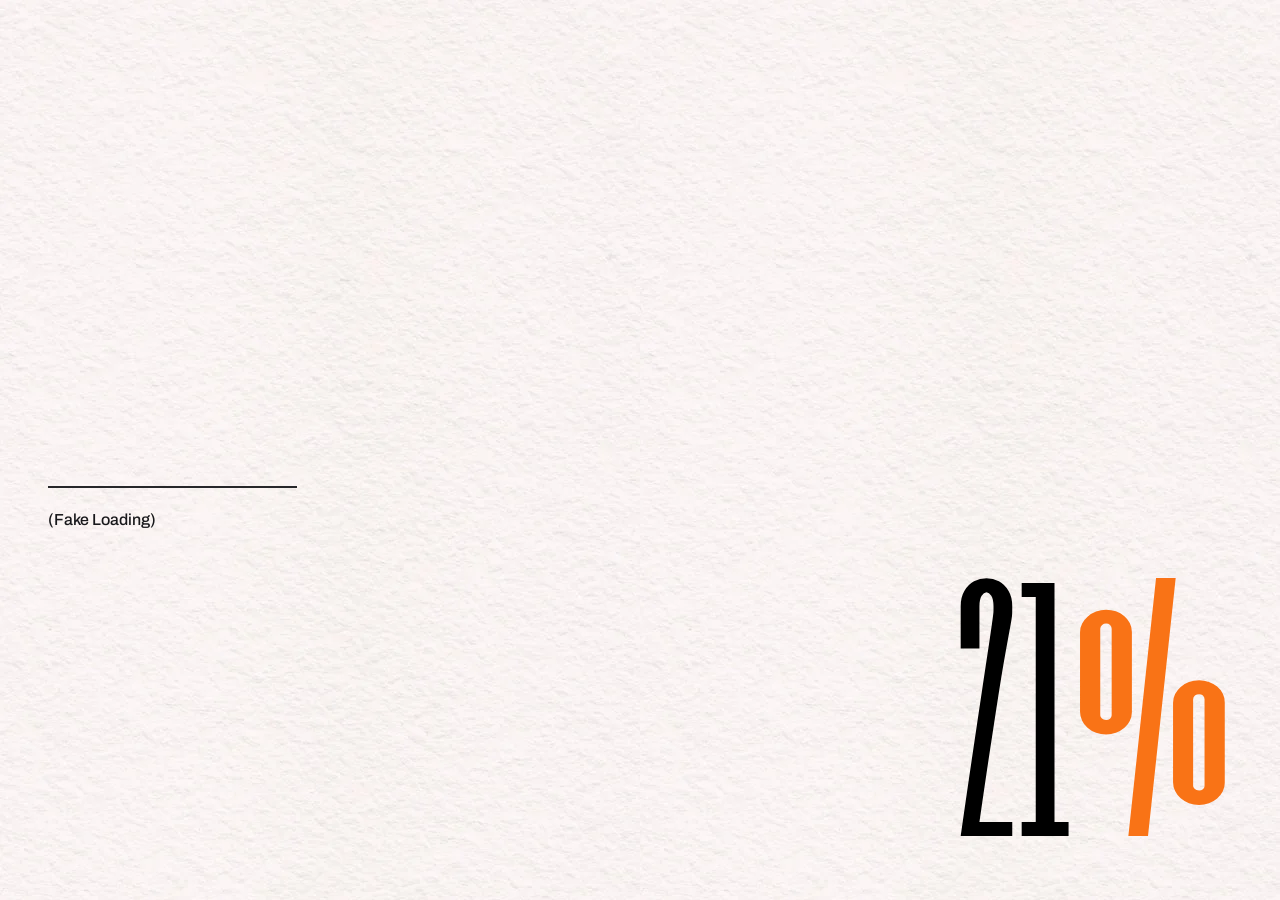
==== index.html @ 82263427 "Add files via upload" ====
<!DOCTYPE html>
<html lang="en">
  <!-- 
  npx tailwindcss -i ./src/input.css -o ./dist/assets/css/output.css --watch 
  -->

  <head>
    <!-- Required Meta Tags -->
    <meta charset="UTF-8" />
    <meta content="width=device-width, initial-scale=1.0" name="viewport" />
    <!-- Primary Meta Tags -->
    <title>Harsh Kushwaha | Frontend Web Developer, Hire me!</title>
    <meta
      name="title"
      content="Harsh Kushwaha | Frontend Web Developer, Hire me!"
    />
    <meta
      name="description"
      content="I'm Harsh Kushwaha, a frontend web developer fueled by an insatiable curiosity for all things code and design. From the elegant simplicity of HTML to the intricate dance of JavaScript, I thrive on the ever-evolving challenges of the web development world. But beyond the lines of code, I am a storyteller, shaping digital narratives that engage and inspire."
    />

    <!-- Open Graph / Facebook -->
    <meta property="og:type" content="website" />
    <meta property="og:url" content="https://theharshdev.github.io/me" />
    <meta
      property="og:title"
      content="Harsh Kushwaha | Frontend Web Developer, Hire me!"
    />
    <meta
      property="og:description"
      content="I'm Harsh Kushwaha, a frontend web developer fueled by an insatiable curiosity for all things code and design. From the elegant simplicity of HTML to the intricate dance of JavaScript, I thrive on the ever-evolving challenges of the web development world. But beyond the lines of code, I am a storyteller, shaping digital narratives that engage and inspire."
    />
    <meta
      property="og:image"
      content="https://theharshdev.github.io/me/assets/images/metaImg.webp"
    />

    <!-- Twitter -->
    <meta property="twitter:card" content="summary_large_image" />
    <meta property="twitter:url" content="https://theharshdev.github.io/me" />
    <meta
      property="twitter:title"
      content="Harsh Kushwaha | Frontend Web Developer, Hire me!"
    />
    <meta
      property="twitter:description"
      content="I'm Harsh Kushwaha, a frontend web developer fueled by an insatiable curiosity for all things code and design. From the elegant simplicity of HTML to the intricate dance of JavaScript, I thrive on the ever-evolving challenges of the web development world. But beyond the lines of code, I am a storyteller, shaping digital narratives that engage and inspire."
    />
    <meta
      property="twitter:image"
      content="https://theharshdev.github.io/me/assets/images/metaImg.webp"
    />
    <!-- Google Font CDN Links -->
    <link rel="preconnect" href="https://fonts.googleapis.com" />
    <link rel="preconnect" href="https://fonts.gstatic.com" crossorigin />
    <link
      href="https://fonts.googleapis.com/css2?family=Archivo:wght@300;400;500;600;700;800&family=Climate+Crisis&family=Six+Caps&display=swap"
      rel="stylesheet"
    />
    <!-- Bootstrap Icons CSS File Link -->
    <link href="assets/css/bootstrap-icon.css" rel="stylesheet" />
    <!-- Tailwind CSS File Link -->
    <link href="assets/css/output.css" rel="stylesheet" />
    <!-- Custom CSS File Link -->
    <link href="assets/css/style.css" rel="stylesheet" />
  </head>

  <body>
    <!-- Preloader -->
    <div
      id="preloader"
      class="h-screen w-full flex justify-end items-end overflow-hidden fixed top-0 left-0 z-[99] shadow-2xl shadow-black/30"
      style="background-image: url('assets/images/bg.webp'); transition: 2s"
    >
      <div class="lg:px-12 md:px-10 sm:px-8 px-5 sm:py-12 py-32 w-full">
        <div id="loadingLine" class="bg-zinc-800 h-0.5 w-0 mb-5"></div>
        <div
          id="loadingTxt"
          class="text-zinc-900 md:text-base text-sm my-5 font-medium"
        >
          (Fake Loading)
        </div>
        <div class="flex justify-end w-full">
          <h3
            class="text-orange-500 lg:text-[300px] md:text-[250px] sm:text-[150px] text-[100px] font3 leading-none"
          >
            <span id="output" class="font3 text-black">0</span>%
          </h3>
        </div>
      </div>
    </div>
    <!-- Cursor -->
    <div class="lg:block hidden relative z-[999] mix-blend-difference">
      <div
        id="cursor"
        class="w-9 h-9 hidden rounded-full fixed z-50 -translate-x-1/2 -translate-y-1/2 pointer-events-none mix-blend-difference"
      >
        <div
          id="cursorBg"
          class="w-full h-full rounded-full bg-white pointer-events-none mix-blend-difference flex justify-center items-center"
        ></div>
      </div>
      <!-- Cursor dot -->
      <div
        id="cursorDot"
        class="w-[7px] h-[7px] hidden rounded-full bg-white fixed z-50 -translate-x-1/2 -translate-y-1/2 pointer-events-none mix-blend-difference"
      ></div>
    </div>
    <!-- Remaining body content -->
    <div id="remainingBody" class="h-0 overflow-x-hidden">
      <!-- Scroll percentage btn -->
      <button
        type="button"
        class="md:text-sm text-xs font-light text-zinc-300 mix-blend-difference fixed sm:bottom-10 bottom-20 left-0 z-40 -rotate-90 border border-zinc-300 rounded-full py-px px-2"
      >
        <span id="scrollPercentage" class="font2"></span>%
      </button>
      <!-- paper background -->
      <div
        class="-z-50 fixed top-0 left-0 w-full h-full"
        style="background-image: url('assets/images/bg.webp')"
      ></div>
      <!-- lines -->
      <div
        class="flex fixed top-0 left-0 w-full h-full -z-40 lg:px-24 md:px-16 sm:px-14 px-8"
      >
        <div class="w-1/2 border-x border-orange-500/40"></div>
        <div class="w-1/2 border-x border-orange-500/40 border-s-0"></div>
      </div>
      <!-- line -->
      <div
        id="line"
        class="h-1 bg-orange-500 fixed top-0 left-0 w-0 z-40"
      ></div>
      <!-- Navigation menu -->
      <nav class="fixed top-0 left-0 w-full z-50 mix-blend-difference">
        <div class="container mx-auto px-5 py-4">
          <div class="flex justify-between items-center">
            <a
              href="assets/resume/myResume.pdf"
              download=""
              class="block cursorScale downloadCv p-3 static"
            >
              <i
                class="bi bi-cloud-download cursorScale downloadCv static text-2xl text-white"
              ></i>
            </a>
            <div class="flex items-center justify-end">
              <div
                id="copyMailTxt"
                class="cursorScale copyMail hover:opacity-10 transition-all py-2 ps-2"
              >
                <h3
                  class="text-white cursorScale copyMail mix-blend-difference sm:text-sm text-xs font-light leading-none flex items-center justify-end"
                >
                  <span
                    class="block cursorScale copyMail bg-pink-500 w-2.5 h-2.5 me-1 rounded-full"
                  ></span
                  >Open to work.
                </h3>
                <h3
                  id="mailTxt"
                  class="text-white cursorScale copyMail mix-blend-difference sm:text-sm text-xs font-light leading-none text-end"
                >
                  knp.harsh@gmail.com
                </h3>
              </div>
              <button
                id="menuBtn"
                type="button"
                class="cursorScale lg:w-16 lg:h-16 md:w-14 md:h-14 w-12 h-12 rounded-full border text-white border-white flex justify-center items-center ms-3 backdrop-blur-sm"
              >
                <i
                  class="bi bi-list lg:text-4xl sm:text-3xl text-2xl cursorScale leading-3"
                ></i>
              </button>
            </div>
          </div>
        </div>
      </nav>
      <!-- Menu -->
      <div
        id="menu"
        class="fixed top-0 left-0 w-full h-screen z-40 translate-x-full border-s border-zinc-700/50 shadow-2xl shadow-black/20"
        style="background-image: url('assets/images/bg.webp')"
      >
        <!-- Ring image -->
        <div
          class="lg:w-[500px] md:w-[450px] sm:w-[400px] w-[330px] opacity-40 absolute top-0 left-1/2 -translate-x-1/2 -z-10"
        >
          <img
            src="assets/images/ringCircle.webp"
            alt="..."
            class="ringimgBg w-full"
          />
        </div>
        <!-- lines -->
        <div
          class="flex justify-between fixed top-0 left-0 w-full h-full -z-10 lg:px-24 md:px-16 sm:px-14 px-8"
        >
          <div class="border-s border-orange-500/40"></div>
          <div class="border-x border-orange-500/40 border-s-0"></div>
          <div class="border-x border-orange-500/40 border-s-0"></div>
          <div
            class="border-x border-orange-500/40 border-s-0 md:block hidden"
          ></div>
        </div>
        <!-- Horizontal line in the background -->
        <div
          class="absolute w-full border-t border-orange-500/40 top-1/2 -translate-y-1/2 -z-10"
        ></div>
        <!-- Menu buttons -->
        <div class="container py-14 mt-14 px-5 mx-auto">
          <div class="overflow-hidden">
            <div
              class="rotate-[20deg] inline-block translate-y-[250%] opacity-0 navLinks"
            >
              <button
                type="button"
                class="cursorScale lg:text-6xl md:text-5xl sm:text-4xl text-3xl font1 navTxt text-black uppercase p-1 inline-block leading-none transition-all hover:translate-x-8 homeBtn"
              >
                Home .
              </button>
            </div>
          </div>
          <div class="overflow-hidden">
            <div
              class="rotate-[20deg] inline-block translate-y-[250%] opacity-0 navLinks"
            >
              <button
                type="button"
                class="cursorScale lg:text-6xl md:text-5xl sm:text-4xl text-3xl font1 navTxt text-black uppercase p-1 inline-block leading-none transition-all hover:translate-x-8 aboutBtn"
              >
                about .
              </button>
            </div>
          </div>
          <div class="overflow-hidden">
            <div
              class="rotate-[20deg] inline-block translate-y-[250%] opacity-0 navLinks"
            >
              <button
                type="button"
                class="cursorScale lg:text-6xl md:text-5xl sm:text-4xl text-3xl font1 navTxt text-black uppercase p-1 inline-block leading-none transition-all hover:translate-x-8 portfolioBtn"
              >
                portfolio .
              </button>
            </div>
          </div>
          <div class="overflow-hidden">
            <div
              class="rotate-[20deg] inline-block translate-y-[250%] opacity-0 navLinks"
            >
              <button
                type="button"
                class="cursorScale lg:text-6xl md:text-5xl sm:text-4xl text-3xl font1 navTxt text-black uppercase p-1 inline-block leading-none transition-all hover:translate-x-8 contactBtn"
              >
                connect .
              </button>
            </div>
          </div>
        </div>
        <!-- Menu text sider -->
        <div class="w-full overflow-hidden">
          <div class="flex items-center w-full">
            <h3
              class="lg:text-8xl md:text-7xl sm:text-6xl text-5xl px-4 text-transparent uppercase font1 textAnimation whitespace-nowrap"
              style="-webkit-text-stroke: 2px #f97316"
            >
              leave a lasting impression on those who interact with it.
            </h3>
            <h3
              class="lg:text-8xl md:text-7xl sm:text-6xl text-5xl px-4 text-transparent uppercase font1 textAnimation whitespace-nowrap"
              style="-webkit-text-stroke: 2px #f97316"
            >
              leave a lasting impression on those who interact with it.
            </h3>
            <h3
              class="lg:text-8xl md:text-7xl sm:text-6xl text-5xl px-4 text-transparent uppercase font1 textAnimation whitespace-nowrap"
              style="-webkit-text-stroke: 2px #f97316"
            >
              leave a lasting impression on those who interact with it.
            </h3>
          </div>
        </div>
        <!-- Menu slide social icons -->
        <div class="flex justify-center items-center mt-6">
          <a
            href="https://www.linkedin.com/in/theharshdev/"
            class="cursorScale text-zinc-400 hover:text-white mix-blend-difference text-2xl px-2 font-extrabold"
          >
            in
          </a>
          <a
            href="https://wa.me/+918737812696"
            class="cursorScale text-zinc-400 hover:text-white mix-blend-difference text-2xl px-2"
          >
            <i class="bi bi-whatsapp cursorScale"></i>
          </a>
          <a
            href="https://twitter.com/itsharshdev"
            class="cursorScale text-zinc-400 hover:text-white mix-blend-difference text-2xl px-2"
          >
            <i class="bi bi-twitter cursorScale"></i>
          </a>
          <a
            href="mailto:knp.harsh@gmail.com"
            class="cursorScale text-zinc-400 hover:text-white mix-blend-difference text-2xl px-2"
          >
            <i class="bi bi-envelope-open cursorScale"></i>
          </a>
        </div>
      </div>
      <!-- Hero section -->
      <main id="homeSection">
        <div class="min-h-screen flex items-center">
          <div class="w-full py-14">
            <div class="border-y border-orange-500/40 px-5 relative">
              <!-- Background ring image -->
              <div
                class="absolute overflow-hidden w-full top-0 left-1/2 -translate-x-1/2 -z-10 flex justify-center"
              >
                <div
                  id="ringCircle"
                  class="lg:w-[550px] md:w-[450px] sm:w-[400px] w-[330px] opacity-20 translate-x-full"
                >
                  <img
                    src="assets/images/ringCircle.webp"
                    alt="..."
                    class="w-full ringimgBg"
                  />
                </div>
              </div>
              <!-- main content -->
              <div class="container mx-auto lg:ps-10">
                <h2
                  id="mainTopTxt"
                  class="text-orange-500 lg:text-7xl md:text-6xl sm:text-5xl text-4xl font3 pt-10 opacity-0 -translate-x-full"
                >
                  hi, i'm Harsh
                </h2>
                <h1
                  class="font1 uppercase lg:text-7xl md:text-6xl sm:text-5xl text-2xl block mt-4"
                >
                  <div class="font1">
                    <span
                      class="scale-y-150 block text-black overflow-hidden lg:pb-5 md:pb-4 sm:pb-3 pb-2"
                      ><span
                        class="inView opacity-0 font1 block translate-y-full leading-none"
                        >Frontend</span
                      ></span
                    >
                    <span
                      class="scale-y-150 block text-black overflow-hidden lg:pb-5 md:pb-4 sm:pb-3 pb-2"
                      ><span
                        class="inView opacity-0 font1 block translate-y-full leading-none"
                        >Developer &</span
                      ></span
                    >
                    <span
                      class="scale-y-150 block text-black overflow-hidden lg:pb-5 md:pb-4 sm:pb-3 pb-2"
                      ><span
                        class="inView opacity-0 font1 block translate-y-full leading-none"
                        >Photography</span
                      ></span
                    >
                    <span
                      class="scale-y-150 block text-black overflow-hidden lg:pb-5 md:pb-4 sm:pb-3 pb-2"
                      ><span
                        class="inView opacity-0 font1 block translate-y-full leading-none"
                        >Hobbyist</span
                      ></span
                    >
                  </div>
                </h1>
                <div class="flex justify-end md:-mt-28 pb-5 mt-8 w-full">
                  <!-- About Button -->
                  <button type="button" class="cursorScale aboutBtn rotate-45">
                    <img
                      src="assets/images/arrow.webp"
                      alt="..."
                      class="lg:w-12 md:w-11 sm:w-10 w-8 cursorScale aboutBtn opacity-80 absolute z-10 top-1/2 left-1/2 -translate-x-1/2 -translate-y-1/2 brightness-0 saturate-0"
                    />
                    <img
                      src="assets/images/aboutRing.webp"
                      alt="..."
                      class="lg:w-40 md:w-36 sm:w-32 w-28 cursorScale aboutBtn opacity-90 animate-spin"
                      style="animation-duration: 10s"
                    />
                  </button>
                </div>
              </div>
            </div>
          </div>
        </div>
      </main>
      <!-- About Me -->
      <section id="aboutSection" class="sm:py-36 py-14">
        <!-- Namaskaar Image section -->
        <div class="relative w-screen overflow-hidden">
          <img
            id="namaskaar"
            src="assets/images/hello.webp"
            alt="..."
            class="w-full absolute top-1/2 -translate-y-1/2 left-0 -z-10 opacity-0 px-4 scale-[3]"
          />
          <div class="container mx-auto px-5">
            <div class="flex justify-center items-center w-full h-full">
              <div
                id="helloBox"
                class="relative group flex justify-center items-center md:w-96 md:h-96 sm:w-80 sm:h-80 w-72 h-72"
              >
                <h3
                  id="hellotxt"
                  class="absolute top-1/2 left-1/2 -translate-x-1/2 -translate-y-1/2 uppercase font1 md:text-3xl sm:text-2xl text-sm text-center text-black"
                >
                  <span
                    id="helloTxt2"
                    class="lg:tracking-[6rem] md:tracking-[4rem] sm:tracking-[3rem] tracking-[1.5rem] font1"
                    >Hell</span
                  >o
                </h3>
                <div
                  id="box1"
                  class="md:w-24 md:h-96 sm:w-20 sm:h-80 w-16 h-72 border border-zinc-600 absolute top-0 left-1/2 -translate-x-1/2"
                ></div>
                <div
                  id="box2"
                  class="md:w-24 md:h-96 sm:w-20 sm:h-80 w-16 h-72 border border-zinc-600 absolute top-0 left-1/2 -translate-x-1/2"
                ></div>
                <div
                  class="md:w-24 md:h-96 sm:w-20 sm:h-80 w-16 h-72 border border-zinc-600"
                ></div>
                <div
                  id="box3"
                  class="md:w-24 md:h-96 sm:w-20 sm:h-80 w-16 h-72 border border-zinc-600 absolute top-0 left-1/2 -translate-x-1/2"
                ></div>
              </div>
            </div>
          </div>
        </div>
        <!-- About text and image capsul section -->
        <div class="container mx-auto px-5 lg:pt-56 pt-48 lg:pb-44 pb-32">
          <h3
            id="aboutTxt"
            class="uppercase opacity-0 font-light text-black lg:indent-96 md:indent-56 sm:indent-44 indent-20 lg:text-8xl md:text-6xl sm:text-5xl text-4xl"
          >
            Hii I am
            <span
              class="lg:w-52 md:w-28 sm:w-20 w-14 lg:h-20 md:h-12 sm:h-10 h-7 inline-block relative"
            >
              <span
                class="aboutInView opacity-0 border border-black rounded-full absolute top-0 left-0 w-full h-full translate-y-full inline-block bg-cover bg-center bg-no-repeat"
                style="background-image: url('assets/images/img1.webp')"
              >
              </span>
            </span>
            <img
              src="assets/images/starCircle.webp"
              alt="..."
              class="lg:w-24 md:w-16 sm:w-14 w-10 inline opacity-80 animate-spin"
              style="animation-duration: 10s"
            />
            Harsh
            <span
              class="lg:w-52 md:w-28 sm:w-20 w-14 lg:h-20 md:h-12 sm:h-10 h-7 inline-block relative"
            >
              <span
                class="aboutInView opacity-0 border border-black rounded-full absolute top-0 left-0 w-full h-full translate-y-full inline-block bg-cover bg-center bg-no-repeat"
                style="background-image: url('assets/images/img2.webp')"
              >
              </span>
            </span>
            Kushwaha,
            <img
              src="assets/images/starCircle.webp"
              alt="..."
              class="lg:w-24 md:w-16 sm:w-14 w-10 inline opacity-80 animate-spin"
              style="animation-duration: 10s"
            />
            a frontend
            <span
              class="lg:w-52 md:w-28 sm:w-20 w-14 lg:h-20 md:h-12 sm:h-10 h-7 inline-block relative"
            >
              <span
                class="aboutInView opacity-0 border border-black rounded-full absolute top-0 left-0 w-full h-full translate-y-full inline-block bg-cover bg-center bg-no-repeat"
                style="background-image: url('assets/images/img3.webp')"
              >
              </span>
            </span>
            Developer
            <span
              class="lg:w-52 md:w-28 sm:w-20 w-14 lg:h-20 md:h-12 sm:h-10 h-7 inline-block relative"
            >
              <span
                class="aboutInView opacity-0 border border-black rounded-full absolute top-0 left-0 w-full h-full translate-y-full inline-block bg-cover bg-center bg-no-repeat"
                style="background-image: url('assets/images/img4.webp')"
              >
              </span>
            </span>
            <span class="lg:ps-72 md:ps-44 sm:ps-36 ps-12">
              fueled
              <span
                class="lg:w-52 md:w-28 sm:w-20 w-14 lg:h-20 md:h-12 sm:h-10 h-7 inline-block relative"
              >
                <span
                  class="aboutInView opacity-0 border border-black rounded-full absolute top-0 left-0 w-full h-full translate-y-full inline-block bg-cover bg-center bg-no-repeat"
                  style="background-image: url('assets/images/img5.webp')"
                >
                </span>
              </span>
            </span>
            with creativity.
            <img
              src="assets/images/starCircle.webp"
              alt="..."
              class="lg:w-24 md:w-16 sm:w-14 w-10 inline opacity-80 animate-spin"
              style="animation-duration: 10s"
            />
          </h3>
        </div>
        <!-- Contact links section -->
        <div
          class="container mx-auto pt-16 pb-56 px-5 uppercase lg:text-8xl md:text-7xl sm:text-6xl text-[3rem] sm:leading-none leading-[2.8rem]"
        >
          <a
            href="https://wa.me/+918737812696"
            class="paragraph inline-block overflow-hidden cursorScale text-zinc-800 lg:pe-4 md:pe-3 sm:pe-2 pe-1 lg:border-e-4 md:border-e-2 border-e border-orange-500"
            >Whatsapp</a
          >
          <a
            href="https://www.linkedin.com/in/theharshdev/"
            class="paragraph inline-block overflow-hidden cursorScale text-zinc-800 lg:pe-4 md:pe-3 sm:pe-2 pe-1 lg:border-e-4 md:border-e-2 border-e border-orange-500"
            >linkedin</a
          >
          <a
            href="https://github.com/theharshdev"
            class="paragraph inline-block overflow-hidden cursorScale text-zinc-800 lg:pe-4 md:pe-3 sm:pe-2 pe-1 lg:border-e-4 md:border-e-2 border-e border-orange-500"
            >github</a
          >
          <a
            href="https://twitter.com/itsharshdev"
            class="paragraph inline-block overflow-hidden cursorScale text-zinc-800 lg:pe-4 md:pe-3 sm:pe-2 pe-1 lg:border-e-4 md:border-e-2 border-e border-orange-500"
            >twitter</a
          >
          <a
            href="mailto:knp.harsh@gmail.com"
            class="paragraph inline-block overflow-hidden cursorScale text-zinc-800 lg:pe-4 md:pe-3 sm:pe-2 pe-1 lg:border-e-4 md:border-e-2 border-e border-orange-500"
            >mail me</a
          >
          <a
            href="tel:+918737812696"
            class="paragraph inline-block overflow-hidden cursorScale text-zinc-800 sm:pe-0 pe-1 sm:border-e-0 border-e border-orange-500"
            >call me</a
          >
        </div>
        <!-- Skills text slider -->
        <div class="w-full overflow-hidden">
          <div class="flex items-center w-full">
            <div
              class="lg:text-7xl md:text-6xl sm:text-5xl text-4xl text-black px-4 uppercase textAnimation whitespace-nowrap flex items-center"
            >
              <h3 class="lg:px-10 md:px-8 sm:px-6 px-4 whitespace-nowrap">
                html
              </h3>
              <i
                class="bi bi-x-lg lg:text-3xl md:text-2xl sm:text-xl text-lg text-orange-600"
              ></i>
              <h3 class="lg:px-10 md:px-8 sm:px-6 px-4 whitespace-nowrap">
                css
              </h3>
              <i
                class="bi bi-x-lg lg:text-3xl md:text-2xl sm:text-xl text-lg text-orange-600"
              ></i>
              <h3 class="lg:px-10 md:px-8 sm:px-6 px-4 whitespace-nowrap">
                javascript
              </h3>
              <i
                class="bi bi-x-lg lg:text-3xl md:text-2xl sm:text-xl text-lg text-orange-600"
              ></i>
              <h3 class="lg:px-10 md:px-8 sm:px-6 px-4 whitespace-nowrap">
                sass
              </h3>
              <i
                class="bi bi-x-lg lg:text-3xl md:text-2xl sm:text-xl text-lg text-orange-600"
              ></i>
              <h3 class="lg:px-10 md:px-8 sm:px-6 px-4 whitespace-nowrap">
                scss
              </h3>
              <i
                class="bi bi-x-lg lg:text-3xl md:text-2xl sm:text-xl text-lg text-orange-600"
              ></i>
              <h3 class="lg:px-10 md:px-8 sm:px-6 px-4 whitespace-nowrap">
                bootstrap
              </h3>
              <i
                class="bi bi-x-lg lg:text-3xl md:text-2xl sm:text-xl text-lg text-orange-600"
              ></i>
              <h3 class="lg:px-10 md:px-8 sm:px-6 px-4 whitespace-nowrap">
                tailwindcss
              </h3>
              <i
                class="bi bi-x-lg lg:text-3xl md:text-2xl sm:text-xl text-lg text-orange-600"
              ></i>
              <h3 class="lg:px-10 md:px-8 sm:px-6 px-4 whitespace-nowrap">
                jquery
              </h3>
              <i
                class="bi bi-x-lg lg:text-3xl md:text-2xl sm:text-xl text-lg text-orange-600"
              ></i>
              <h3 class="lg:px-10 md:px-8 sm:px-6 px-4 whitespace-nowrap">
                git
              </h3>
              <i
                class="bi bi-x-lg lg:text-3xl md:text-2xl sm:text-xl text-lg text-orange-600"
              ></i>
              <h3 class="lg:px-10 md:px-8 sm:px-6 px-4 whitespace-nowrap">
                github
              </h3>
              <i
                class="bi bi-x-lg lg:text-3xl md:text-2xl sm:text-xl text-lg text-orange-600"
              ></i>
            </div>
            <div
              class="lg:text-7xl md:text-6xl sm:text-5xl text-4xl text-black px-4 uppercase font1 textAnimation whitespace-nowrap flex items-center"
            >
              <h3 class="lg:px-10 md:px-8 sm:px-6 px-4 whitespace-nowrap">
                html
              </h3>
              <i
                class="bi bi-x-lg lg:text-3xl md:text-2xl sm:text-xl text-lg text-orange-600"
              ></i>
              <h3 class="lg:px-10 md:px-8 sm:px-6 px-4 whitespace-nowrap">
                css
              </h3>
              <i
                class="bi bi-x-lg lg:text-3xl md:text-2xl sm:text-xl text-lg text-orange-600"
              ></i>
              <h3 class="lg:px-10 md:px-8 sm:px-6 px-4 whitespace-nowrap">
                javascript
              </h3>
              <i
                class="bi bi-x-lg lg:text-3xl md:text-2xl sm:text-xl text-lg text-orange-600"
              ></i>
              <h3 class="lg:px-10 md:px-8 sm:px-6 px-4 whitespace-nowrap">
                sass
              </h3>
              <i
                class="bi bi-x-lg lg:text-3xl md:text-2xl sm:text-xl text-lg text-orange-600"
              ></i>
              <h3 class="lg:px-10 md:px-8 sm:px-6 px-4 whitespace-nowrap">
                scss
              </h3>
              <i
                class="bi bi-x-lg lg:text-3xl md:text-2xl sm:text-xl text-lg text-orange-600"
              ></i>
              <h3 class="lg:px-10 md:px-8 sm:px-6 px-4 whitespace-nowrap">
                bootstrap
              </h3>
              <i
                class="bi bi-x-lg lg:text-3xl md:text-2xl sm:text-xl text-lg text-orange-600"
              ></i>
              <h3 class="lg:px-10 md:px-8 sm:px-6 px-4 whitespace-nowrap">
                tailwindcss
              </h3>
              <i
                class="bi bi-x-lg lg:text-3xl md:text-2xl sm:text-xl text-lg text-orange-600"
              ></i>
              <h3 class="lg:px-10 md:px-8 sm:px-6 px-4 whitespace-nowrap">
                jquery
              </h3>
              <i
                class="bi bi-x-lg lg:text-3xl md:text-2xl sm:text-xl text-lg text-orange-600"
              ></i>
              <h3 class="lg:px-10 md:px-8 sm:px-6 px-4 whitespace-nowrap">
                git
              </h3>
              <i
                class="bi bi-x-lg lg:text-3xl md:text-2xl sm:text-xl text-lg text-orange-600"
              ></i>
              <h3 class="lg:px-10 md:px-8 sm:px-6 px-4 whitespace-nowrap">
                github
              </h3>
              <i
                class="bi bi-x-lg lg:text-3xl md:text-2xl sm:text-xl text-lg text-orange-600"
              ></i>
            </div>
            <div
              class="lg:text-7xl md:text-6xl sm:text-5xl text-4xl text-black px-4 uppercase font1 textAnimation whitespace-nowrap flex items-center"
            >
              <h3 class="lg:px-10 md:px-8 sm:px-6 px-4 whitespace-nowrap">
                html
              </h3>
              <i
                class="bi bi-x-lg lg:text-3xl md:text-2xl sm:text-xl text-lg text-orange-600"
              ></i>
              <h3 class="lg:px-10 md:px-8 sm:px-6 px-4 whitespace-nowrap">
                css
              </h3>
              <i
                class="bi bi-x-lg lg:text-3xl md:text-2xl sm:text-xl text-lg text-orange-600"
              ></i>
              <h3 class="lg:px-10 md:px-8 sm:px-6 px-4 whitespace-nowrap">
                javascript
              </h3>
              <i
                class="bi bi-x-lg lg:text-3xl md:text-2xl sm:text-xl text-lg text-orange-600"
              ></i>
              <h3 class="lg:px-10 md:px-8 sm:px-6 px-4 whitespace-nowrap">
                sass
              </h3>
              <i
                class="bi bi-x-lg lg:text-3xl md:text-2xl sm:text-xl text-lg text-orange-600"
              ></i>
              <h3 class="lg:px-10 md:px-8 sm:px-6 px-4 whitespace-nowrap">
                scss
              </h3>
              <i
                class="bi bi-x-lg lg:text-3xl md:text-2xl sm:text-xl text-lg text-orange-600"
              ></i>
              <h3 class="lg:px-10 md:px-8 sm:px-6 px-4 whitespace-nowrap">
                bootstrap
              </h3>
              <i
                class="bi bi-x-lg lg:text-3xl md:text-2xl sm:text-xl text-lg text-orange-600"
              ></i>
              <h3 class="lg:px-10 md:px-8 sm:px-6 px-4 whitespace-nowrap">
                tailwindcss
              </h3>
              <i
                class="bi bi-x-lg lg:text-3xl md:text-2xl sm:text-xl text-lg text-orange-600"
              ></i>
              <h3 class="lg:px-10 md:px-8 sm:px-6 px-4 whitespace-nowrap">
                jquery
              </h3>
              <i
                class="bi bi-x-lg lg:text-3xl md:text-2xl sm:text-xl text-lg text-orange-600"
              ></i>
              <h3 class="lg:px-10 md:px-8 sm:px-6 px-4 whitespace-nowrap">
                git
              </h3>
              <i
                class="bi bi-x-lg lg:text-3xl md:text-2xl sm:text-xl text-lg text-orange-600"
              ></i>
              <h3 class="lg:px-10 md:px-8 sm:px-6 px-4 whitespace-nowrap">
                github
              </h3>
              <i
                class="bi bi-x-lg lg:text-3xl md:text-2xl sm:text-xl text-lg text-orange-600"
              ></i>
            </div>
          </div>
        </div>
      </section>
      <!-- website Image section -->
      <section>
        <div
          class="container mx-auto lg:py-24 md:py-14 sm:py-12 pt-14 pb-0 px-5"
        >
          <div
            id="websiteImgBox"
            class="flex w-full border border-zinc-600 scale-90 opacity-0"
          >
            <div
              class="sm:w-[80%] w-[70%] bg-black min-h-full p-5 flex justify-center items-center"
            >
              <img
                src="assets/images/websites.webp"
                alt="..."
                class="block w-full"
              />
            </div>
            <div class="sm:w-[20%] w-[30%] h-full p-3">
              <img
                src="assets/images/stamp.webp"
                alt="..."
                class="block w-full"
              />
            </div>
          </div>
        </div>
      </section>
      <!-- Text section -->
      <section>
        <div class="py-32 overflow-hidden">
          <div id="textSection" class="relative py-6">
            <div
              id="textSectionBg"
              class="absolute w-1/2 h-full mix-blend-difference bg-white -z-10 top-0 left-1/2 translate-x-full opacity-0"
            ></div>
            <div
              id="textSectionTxt"
              class="container mx-auto px-5 text-end font-light lg:text-7xl mix-blend-difference md:text-6xl sm:text-5xl text-3xl uppercase translate-x-full opacity-0"
            >
              <span
                id="textReveal"
                class="text-white/30 bg-clip-text bg-no-repeat bg-gradient-to-r from-white to-white inline"
                style="background-size: 0%"
              >
                Would you like to <i class="bi bi-braces-asterisk"></i> know
                more? Please feel free to
                <i class="bi bi-braces-asterisk"></i> reach out to hear how, I
                can help to develop your brand aesthetically, or
                <i class="bi bi-braces"></i> for any other design
                <i class="bi bi-braces"></i> needs you might have.
              </span>
            </div>
          </div>
        </div>
      </section>
      <!-- Work section -->
      <section id="PortfolioSection" class="py-32">
        <div class="container mx-auto px-5">
          <h3
            id="portfolioTxt"
            class="font3 uppercase lg:text-[400px] md:text-[360px] sm:text-[300px] text-[150px] text-white mix-blend-difference leading-none text-center mb-28"
          >
            portfolio
          </h3>
        </div>
        <div class="container mx-auto px-5">
          <div class="flex flex-wrap items-center mt-10">
            <p
              id="workBottomPara"
              class="text-black opacity-0 -translate-x-full lg:w-1/2 md:w-2/3 sm:w-3/4 w-full lg:text-4xl md:text-3xl sm:text-2xl text-xl font-medium"
            >
              <span
                class="bg-orange-500 text-white font-bold px-2 lg:text-7xl md:text-6xl sm:text-5xl text-4xl"
                >T</span
              >hese projects are more than code; they are a symphony of
              creativity, bringing forth an unparalleled fusion of functionality
              and user-centric design.
            </p>
            <img
              id="crossImage"
              src="assets/images/crosses.webp"
              alt="..."
              class="lg:w-1/2 md:w-1/3 sm:w-1/4 w-full lg:p-14 md:p-10 sm:block hidden sm:p-8 p-4 opacity-0 translate-y-full"
            />
          </div>
        </div>
        <div class="pt-32 overflow-hidden">
          <div class="mb-12 container mx-auto px-5">
            <h3
              class="text-black lg:text-xl md:text-lg sm:text-base text-sm font-light leading-none"
            >
              <span class="uppercase">Projects</span>
            </h3>
          </div>
          <div>
            <!-- Project Box -->
            <div
              class="block w-full h-full relative group border-y border-black/20 py-12 group projectBox overflow-hidden"
            >
              <div
                class="absolute bottom-0 left-0 w-full h-0 lg:group-hover:h-full bg-white mix-blend-difference -z-10"
                style="transition: 0.4s"
              ></div>
              <div class="lg:block hidden">
                <img
                  src="assets/images/arrow.webp"
                  alt="..."
                  class="fixed projectArrow z-0 -translate-x-full -translate-y-1/2 pointer-events-none w-64 mix-blend-difference -rotate-45 hidden lg:group-hover:block"
                  style="transition: 0.7s linear"
                />
              </div>
              <div class="container mx-auto px-5">
                <div class="flex justify-end mb-10">
                  <a
                    target="_blank"
                    href="https://theharshdev.github.io/anime/"
                    class="group lg:text-3xl md:text-2xl sm:text-xl text-lg leading-none lg:w-16 lg:h-16 md:w-14 md:h-14 sm:w-12 sm:h-12 w-10 h-10 overflow-hidden rounded-full border border-zinc-400 flex justify-center items-center text-zinc-400 mix-blend-difference cursorScale viewProject projectLink opacity-0 -translate-y-full"
                  >
                    <i class="bi bi-arrow-up-right cursorScale viewProject"></i>
                  </a>
                </div>
                <div class="flex flex-wrap w-full">
                  <div class="lg:w-[70%] sm:w-3/5 w-full p-2">
                    <h3
                      class="text-orange-500 font3 lg:text-9xl md:text-7xl sm:text-6xl text-5xl leading-none projectHeading opacity-0 translate-y-full flex"
                    >
                      <span
                        class="pe-3 text-transparent font1"
                        style="-webkit-text-stroke: 1px #f97316"
                        >1.</span
                      >Practice Portfolio (portfolio webiste)
                    </h3>
                  </div>
                  <div class="lg:w-[30%] sm:w-2/5 w-full p-2">
                    <p
                      class="text-zinc-300 mix-blend-difference lg:text-2xl md:text-xl sm:text-lg text-sm font-light projectParagraph opacity-0 translate-x-full"
                    >
                      A showcase of my Tailwind CSS expertise, highlighting a
                      interactive design for a sleek and responsive user
                      experience.
                    </p>
                  </div>
                </div>
              </div>
            </div>
            <!-- Project Box -->
            <div
              class="block w-full h-full relative group border-b border-black/20 py-12 group projectBox overflow-hidden"
            >
              <div
                class="absolute bottom-0 left-0 w-full h-0 lg:group-hover:h-full bg-white mix-blend-difference -z-10"
                style="transition: 0.4s"
              ></div>
              <div class="lg:block hidden">
                <img
                  src="assets/images/arrow.webp"
                  alt="..."
                  class="fixed projectArrow z-0 -translate-x-full -translate-y-1/2 pointer-events-none w-64 mix-blend-difference -rotate-45 hidden lg:group-hover:block"
                  style="transition: 0.7s linear"
                />
              </div>
              <div class="container mx-auto px-5">
                <div class="flex justify-end mb-10">
                  <a
                    target="_blank"
                    href="https://theharshdev.github.io/weather/"
                    class="group lg:text-3xl md:text-2xl sm:text-xl text-lg leading-none lg:w-16 lg:h-16 md:w-14 md:h-14 sm:w-12 sm:h-12 w-10 h-10 overflow-hidden rounded-full border border-zinc-400 flex justify-center items-center text-zinc-400 mix-blend-difference cursorScale viewProject projectLink opacity-0 -translate-y-full"
                  >
                    <i class="bi bi-arrow-up-right cursorScale viewProject"></i>
                  </a>
                </div>
                <div class="flex flex-wrap w-full">
                  <div class="lg:w-[70%] sm:w-3/5 w-full p-2">
                    <h3
                      class="text-orange-500 font3 lg:text-9xl md:text-7xl sm:text-6xl text-5xl leading-none projectHeading opacity-0 translate-y-full flex"
                    >
                      <span
                        class="pe-3 text-transparent font1"
                        style="-webkit-text-stroke: 1px #f97316"
                        >2.</span
                      >Weather Web App (API integration)
                    </h3>
                  </div>
                  <div class="lg:w-[30%] sm:w-2/5 w-full p-2">
                    <p
                      class="text-zinc-300 mix-blend-difference lg:text-2xl md:text-xl sm:text-lg text-sm font-light projectParagraph opacity-0 translate-x-full"
                    >
                      Tailwind CSS, JavaScript and a weather API to deliver a
                      seamless user experience. The addition of dynamic dark and
                      light modes enhances the app's aesthetic appeal.
                    </p>
                  </div>
                </div>
              </div>
            </div>
            <!-- Project Box -->
            <div
              class="block w-full h-full relative group border-b border-black/20 py-12 group projectBox overflow-hidden"
            >
              <div
                class="absolute bottom-0 left-0 w-full h-0 lg:group-hover:h-full bg-white mix-blend-difference -z-10"
                style="transition: 0.4s"
              ></div>
              <div class="lg:block hidden">
                <img
                  src="assets/images/arrow.webp"
                  alt="..."
                  class="fixed projectArrow z-0 -translate-x-full -translate-y-1/2 pointer-events-none w-64 mix-blend-difference -rotate-45 hidden lg:group-hover:block"
                  style="transition: 0.7s linear"
                />
              </div>
              <div class="container mx-auto px-5">
                <div class="flex justify-end mb-10">
                  <a
                    target="_blank"
                    href="https://theharshdev.github.io/note/"
                    class="group lg:text-3xl md:text-2xl sm:text-xl text-lg leading-none lg:w-16 lg:h-16 md:w-14 md:h-14 sm:w-12 sm:h-12 w-10 h-10 overflow-hidden rounded-full border border-zinc-400 flex justify-center items-center text-zinc-400 mix-blend-difference cursorScale viewProject projectLink opacity-0 -translate-y-full"
                  >
                    <i class="bi bi-arrow-up-right cursorScale viewProject"></i>
                  </a>
                </div>
                <div class="flex flex-wrap w-full">
                  <div class="lg:w-[70%] sm:w-3/5 w-full p-2">
                    <h3
                      class="text-orange-500 font3 lg:text-9xl md:text-7xl sm:text-6xl text-5xl leading-none projectHeading opacity-0 translate-y-full flex"
                    >
                      <span
                        class="pe-3 text-transparent font1"
                        style="-webkit-text-stroke: 1px #f97316"
                        >3.</span
                      >Dynamic Notes App (Using loacal storage)
                    </h3>
                  </div>
                  <div class="lg:w-[30%] sm:w-2/5 w-full p-2">
                    <p
                      class="text-zinc-300 mix-blend-difference lg:text-2xl md:text-xl sm:text-lg text-sm font-light projectParagraph opacity-0 translate-x-full"
                    >
                      Developed in JavaScript, TailwindCSS, HTML and CSS only,
                      with a good user experience and a eye catching User
                      Interface, with all CRUD operations.
                    </p>
                  </div>
                </div>
              </div>
            </div>
            <!-- Project Box -->
            <div
              class="block w-full h-full relative group border-b border-black/20 py-12 group projectBox overflow-hidden"
            >
              <div
                class="absolute bottom-0 left-0 w-full h-0 lg:group-hover:h-full bg-white mix-blend-difference -z-10"
                style="transition: 0.4s"
              ></div>
              <div class="lg:block hidden">
                <img
                  src="assets/images/arrow.webp"
                  alt="..."
                  class="fixed projectArrow z-0 -translate-x-full -translate-y-1/2 pointer-events-none w-64 mix-blend-difference -rotate-45 hidden lg:group-hover:block"
                  style="transition: 0.7s linear"
                />
              </div>
              <div class="container mx-auto px-5">
                <div class="flex justify-end mb-10">
                  <a
                    target="_blank"
                    href="https://theharshdev.github.io/todo/"
                    class="group lg:text-3xl md:text-2xl sm:text-xl text-lg leading-none lg:w-16 lg:h-16 md:w-14 md:h-14 sm:w-12 sm:h-12 w-10 h-10 overflow-hidden rounded-full border border-zinc-400 flex justify-center items-center text-zinc-400 mix-blend-difference cursorScale viewProject projectLink opacity-0 -translate-y-full"
                  >
                    <i class="bi bi-arrow-up-right cursorScale viewProject"></i>
                  </a>
                </div>
                <div class="flex flex-wrap w-full">
                  <div class="lg:w-[70%] sm:w-3/5 w-full p-2">
                    <h3
                      class="text-orange-500 font3 lg:text-9xl md:text-7xl sm:text-6xl text-5xl leading-none projectHeading opacity-0 translate-y-full flex"
                    >
                      <span
                        class="pe-3 text-transparent font1"
                        style="-webkit-text-stroke: 1px #f97316"
                        >4.</span
                      >ToDo List App (Using loacal storage)
                    </h3>
                  </div>
                  <div class="lg:w-[30%] sm:w-2/5 w-full p-2">
                    <p
                      class="text-zinc-300 mix-blend-difference lg:text-2xl md:text-xl sm:text-lg text-sm font-light projectParagraph opacity-0 translate-x-full"
                    >
                      TailwindCSS, JavaScript, HTML and CSS are the technologies
                      which are used to make this beautiful UI and User
                      Experience and user can perform all CRUD operations.
                    </p>
                  </div>
                </div>
              </div>
            </div>
            <!-- Project Box -->
            <div
              class="block w-full h-full relative group border-b border-black/20 py-12 group projectBox overflow-hidden"
            >
              <div
                class="absolute bottom-0 left-0 w-full h-0 lg:group-hover:h-full bg-white mix-blend-difference -z-10"
                style="transition: 0.4s"
              ></div>
              <div class="lg:block hidden">
                <img
                  src="assets/images/arrow.webp"
                  alt="..."
                  class="fixed projectArrow z-0 -translate-x-full -translate-y-1/2 pointer-events-none w-64 mix-blend-difference -rotate-45 hidden lg:group-hover:block"
                  style="transition: 0.7s linear"
                />
              </div>
              <div class="container mx-auto px-5">
                <div class="flex justify-end mb-10">
                  <a
                    target="_blank"
                    href="https://theharshdev.github.io/blog/"
                    class="group lg:text-3xl md:text-2xl sm:text-xl text-lg leading-none lg:w-16 lg:h-16 md:w-14 md:h-14 sm:w-12 sm:h-12 w-10 h-10 overflow-hidden rounded-full border border-zinc-400 flex justify-center items-center text-zinc-400 mix-blend-difference cursorScale viewProject projectLink opacity-0 -translate-y-full"
                  >
                    <i class="bi bi-arrow-up-right cursorScale viewProject"></i>
                  </a>
                </div>
                <div class="flex flex-wrap w-full">
                  <div class="lg:w-[70%] sm:w-3/5 w-full p-2">
                    <h3
                      class="text-orange-500 font3 lg:text-9xl md:text-7xl sm:text-6xl text-5xl leading-none projectHeading opacity-0 translate-y-full flex"
                    >
                      <span
                        class="pe-3 text-transparent font1"
                        style="-webkit-text-stroke: 1px #f97316"
                        >5.</span
                      >Personal Blog Website
                    </h3>
                  </div>
                  <div class="lg:w-[30%] sm:w-2/5 w-full p-2">
                    <p
                      class="text-zinc-300 mix-blend-difference lg:text-2xl md:text-xl sm:text-lg text-sm font-light projectParagraph opacity-0 translate-x-full"
                    >
                      Bootstrap fuels a seamless interface, balancing aesthetics
                      and functionality, while JavaScript adds interactivity for
                      dynamic content and smooth transitions.
                    </p>
                  </div>
                </div>
              </div>
            </div>
            <!-- Project Box -->
            <div
              class="block w-full h-full relative group border-b border-black/20 py-12 group projectBox overflow-hidden"
            >
              <div
                class="absolute bottom-0 left-0 w-full h-0 lg:group-hover:h-full bg-white mix-blend-difference -z-10"
                style="transition: 0.4s"
              ></div>
              <div class="lg:block hidden">
                <img
                  src="assets/images/arrow.webp"
                  alt="..."
                  class="fixed projectArrow z-0 -translate-x-full -translate-y-1/2 pointer-events-none w-64 mix-blend-difference -rotate-45 hidden lg:group-hover:block"
                  style="transition: 0.7s linear"
                />
              </div>
              <div class="container mx-auto px-5">
                <div class="flex justify-end mb-10">
                  <a
                    target="_blank"
                    href="https://theharshdev.github.io/lime/"
                    class="group lg:text-3xl md:text-2xl sm:text-xl text-lg leading-none lg:w-16 lg:h-16 md:w-14 md:h-14 sm:w-12 sm:h-12 w-10 h-10 overflow-hidden rounded-full border border-zinc-400 flex justify-center items-center text-zinc-400 mix-blend-difference cursorScale viewProject projectLink opacity-0 -translate-y-full"
                  >
                    <i class="bi bi-arrow-up-right cursorScale viewProject"></i>
                  </a>
                </div>
                <div class="flex flex-wrap w-full">
                  <div class="lg:w-[70%] sm:w-3/5 w-full p-2">
                    <h3
                      class="text-orange-500 font3 lg:text-9xl md:text-7xl sm:text-6xl text-5xl leading-none projectHeading opacity-0 translate-y-full flex"
                    >
                      <span
                        class="pe-3 text-transparent font1"
                        style="-webkit-text-stroke: 1px #f97316"
                        >6.</span
                      >Services & Product based website
                    </h3>
                  </div>
                  <div class="lg:w-[30%] sm:w-2/5 w-full p-2">
                    <p
                      class="text-zinc-300 mix-blend-difference lg:text-2xl md:text-xl sm:text-lg text-sm font-light projectParagraph opacity-0 translate-x-full"
                    >
                      The Service-Based Company Website is a showcase of my
                      Tailwind CSS expertise, highlighting a minimalist design
                      for a sleek and responsive user experience.
                    </p>
                  </div>
                </div>
              </div>
            </div>
            <!-- Project Box -->
            <div
              class="block w-full h-full relative group border-b border-black/20 py-12 group projectBox overflow-hidden"
            >
              <div
                class="absolute bottom-0 left-0 w-full h-0 lg:group-hover:h-full bg-white mix-blend-difference -z-10"
                style="transition: 0.4s"
              ></div>
              <div class="lg:block hidden">
                <img
                  src="assets/images/arrow.webp"
                  alt="..."
                  class="fixed projectArrow z-0 -translate-x-full -translate-y-1/2 pointer-events-none w-64 mix-blend-difference -rotate-45 hidden lg:group-hover:block"
                  style="transition: 0.7s linear"
                />
              </div>
              <div class="container mx-auto px-5">
                <div class="flex justify-end mb-10">
                  <a
                    target="_blank"
                    href="https://theharshdev.github.io/circle/"
                    class="group lg:text-3xl md:text-2xl sm:text-xl text-lg leading-none lg:w-16 lg:h-16 md:w-14 md:h-14 sm:w-12 sm:h-12 w-10 h-10 overflow-hidden rounded-full border border-zinc-400 flex justify-center items-center text-zinc-400 mix-blend-difference cursorScale viewProject projectLink opacity-0 -translate-y-full"
                  >
                    <i class="bi bi-arrow-up-right cursorScale viewProject"></i>
                  </a>
                </div>
                <div class="flex flex-wrap w-full">
                  <div class="lg:w-[70%] sm:w-3/5 w-full p-2">
                    <h3
                      class="text-orange-500 font3 lg:text-9xl md:text-7xl sm:text-6xl text-5xl leading-none projectHeading opacity-0 translate-y-full flex"
                    >
                      <span
                        class="pe-3 text-transparent font1"
                        style="-webkit-text-stroke: 1px #f97316"
                        >7.</span
                      >Circle (The Website)
                    </h3>
                  </div>
                  <div class="lg:w-[30%] sm:w-2/5 w-full p-2">
                    <p
                      class="text-zinc-300 mix-blend-difference lg:text-2xl md:text-xl sm:text-lg text-sm font-light projectParagraph opacity-0 translate-x-full"
                    >
                      Tailwind CSS, JavaScript, and jQuery, introduces dynamic
                      dark/light modes. Seamless user experiences are amplified
                      with cookie integration.
                    </p>
                  </div>
                </div>
              </div>
            </div>
            <!-- Project Box -->
            <div
              class="block w-full h-full relative group border-b border-black/20 py-12 group projectBox overflow-hidden"
            >
              <div
                class="absolute bottom-0 left-0 w-full h-0 lg:group-hover:h-full bg-white mix-blend-difference -z-10"
                style="transition: 0.4s"
              ></div>
              <div class="lg:block hidden">
                <img
                  src="assets/images/arrow.webp"
                  alt="..."
                  class="fixed projectArrow z-0 -translate-x-full -translate-y-1/2 pointer-events-none w-64 mix-blend-difference -rotate-45 hidden lg:group-hover:block"
                  style="transition: 0.7s linear"
                />
              </div>
              <div class="container mx-auto px-5">
                <div class="flex justify-end mb-10">
                  <a
                    target="_blank"
                    href="https://theharshdev.github.io/icchha/"
                    class="group lg:text-3xl md:text-2xl sm:text-xl text-lg leading-none lg:w-16 lg:h-16 md:w-14 md:h-14 sm:w-12 sm:h-12 w-10 h-10 overflow-hidden rounded-full border border-zinc-400 flex justify-center items-center text-zinc-400 mix-blend-difference cursorScale viewProject projectLink opacity-0 -translate-y-full"
                  >
                    <i class="bi bi-arrow-up-right cursorScale viewProject"></i>
                  </a>
                </div>
                <div class="flex flex-wrap w-full">
                  <div class="lg:w-[70%] sm:w-3/5 w-full p-2">
                    <h3
                      class="text-orange-500 font3 lg:text-9xl md:text-7xl sm:text-6xl text-5xl leading-none projectHeading opacity-0 translate-y-full flex"
                    >
                      <span
                        class="pe-3 text-transparent font1"
                        style="-webkit-text-stroke: 1px #f97316"
                        >8.</span
                      >Icchha Foundation(NGO)
                    </h3>
                  </div>
                  <div class="lg:w-[30%] sm:w-2/5 w-full p-2">
                    <p
                      class="text-zinc-300 mix-blend-difference lg:text-2xl md:text-xl sm:text-lg text-sm font-light projectParagraph opacity-0 translate-x-full"
                    >
                      NGO Website Unveiled: A responsive masterpiece crafted
                      with Tailwind CSS, JavaScript, and jQuery. Explore the
                      seamless blend of design and interactivity.
                    </p>
                  </div>
                </div>
              </div>
            </div>
            <!-- Project Box -->
            <div
              class="block w-full h-full relative group border-b border-black/20 py-12 group projectBox overflow-hidden"
            >
              <div
                class="absolute bottom-0 left-0 w-full h-0 lg:group-hover:h-full bg-white mix-blend-difference -z-10"
                style="transition: 0.4s"
              ></div>
              <div class="lg:block hidden">
                <img
                  src="assets/images/arrow.webp"
                  alt="..."
                  class="fixed projectArrow z-0 -translate-x-full -translate-y-1/2 pointer-events-none w-64 mix-blend-difference -rotate-45 hidden lg:group-hover:block"
                  style="transition: 0.7s linear"
                />
              </div>
              <div class="container mx-auto px-5">
                <div class="flex justify-end mb-10">
                  <a
                    target="_blank"
                    href="https://helpemailtales.com/"
                    class="group lg:text-3xl md:text-2xl sm:text-xl text-lg leading-none lg:w-16 lg:h-16 md:w-14 md:h-14 sm:w-12 sm:h-12 w-10 h-10 overflow-hidden rounded-full border border-zinc-400 flex justify-center items-center text-zinc-400 mix-blend-difference cursorScale viewProject projectLink opacity-0 -translate-y-full"
                  >
                    <i class="bi bi-arrow-up-right cursorScale viewProject"></i>
                  </a>
                </div>
                <div class="flex flex-wrap w-full">
                  <div class="lg:w-[70%] sm:w-3/5 w-full p-2">
                    <h3
                      class="text-orange-500 font3 lg:text-9xl md:text-7xl sm:text-6xl text-5xl leading-none projectHeading opacity-0 translate-y-full flex"
                    >
                      <span
                        class="pe-3 text-transparent font1"
                        style="-webkit-text-stroke: 1px #f97316"
                        >9.</span
                      >Help Email Tales
                    </h3>
                  </div>
                  <div class="lg:w-[30%] sm:w-2/5 w-full p-2">
                    <p
                      class="text-zinc-300 mix-blend-difference lg:text-2xl md:text-xl sm:text-lg text-sm font-light projectParagraph opacity-0 translate-x-full"
                    >
                      Leveraging client-side validation, the project features
                      both multi-step and traditional contact forms for a
                      seamless user experience.
                    </p>
                  </div>
                </div>
              </div>
            </div>
            <!-- Project Box -->
            <div
              class="block w-full h-full relative group border-b border-black/20 py-12 group projectBox overflow-hidden"
            >
              <div
                class="absolute bottom-0 left-0 w-full h-0 lg:group-hover:h-full bg-white mix-blend-difference -z-10"
                style="transition: 0.4s"
              ></div>
              <div class="lg:block hidden">
                <img
                  src="assets/images/arrow.webp"
                  alt="..."
                  class="fixed projectArrow z-0 -translate-x-full -translate-y-1/2 pointer-events-none w-64 mix-blend-difference -rotate-45 hidden lg:group-hover:block"
                  style="transition: 0.7s linear"
                />
              </div>
              <div class="container mx-auto px-5">
                <div class="flex justify-end mb-10">
                  <a
                    target="_blank"
                    href="https://printerdriver.support/"
                    class="group lg:text-3xl md:text-2xl sm:text-xl text-lg leading-none lg:w-16 lg:h-16 md:w-14 md:h-14 sm:w-12 sm:h-12 w-10 h-10 overflow-hidden rounded-full border border-zinc-400 flex justify-center items-center text-zinc-400 mix-blend-difference cursorScale viewProject projectLink opacity-0 -translate-y-full"
                  >
                    <i class="bi bi-arrow-up-right cursorScale viewProject"></i>
                  </a>
                </div>
                <div class="flex flex-wrap w-full">
                  <div class="lg:w-[70%] sm:w-3/5 w-full p-2">
                    <h3
                      class="text-orange-500 font3 lg:text-9xl md:text-7xl sm:text-6xl text-5xl leading-none projectHeading opacity-0 translate-y-full flex"
                    >
                      <span
                        class="pe-3 text-transparent font1"
                        style="-webkit-text-stroke: 1px #f97316"
                        >10.</span
                      >Printer Driver Support
                    </h3>
                  </div>
                  <div class="lg:w-[30%] sm:w-2/5 w-full p-2">
                    <p
                      class="text-zinc-300 mix-blend-difference lg:text-2xl md:text-xl sm:text-lg text-sm font-light projectParagraph opacity-0 translate-x-full"
                    >
                      With client-side validation, our project seamlessly blends
                      multi-step and traditional forms, ensuring a smooth and
                      intuitive user experience.
                    </p>
                  </div>
                </div>
              </div>
            </div>
          </div>
        </div>
      </section>
      <!-- Hire me button -->
      <div class="container mx-auto px-5 py-20">
        <a
          id="hireMeBtn"
          href="https://wa.me/+918737812696"
          class="block w-full rounded-full bg-black text-white font1 uppercase text-center leading-none lg:text-8xl md:text-6xl sm:text-4xl text-2xl cursorScale opacity-0 lg:py-32 md:py-24 sm:py-16 py-12 tracking-wider group scale-75 relative overflow-hidden"
        >
          <div
            class="relative z-10 font1 cursorScale flex justify-center items-center"
          >
            Hire me
            <span
              class="relative ms-2 overflow-hidden lg:w-24 lg:h-24 md:w-16 md:h-16 sm:w-10 sm:h-10 w-6 h-6"
            >
              <i
                class="bi bi-arrow-up-right cursorScale block lg:w-24 lg:h-24 md:w-16 md:h-16 sm:w-10 sm:h-10 w-6 h-6 absolute top-1/2 left-1/2 -translate-x-1/2 -translate-y-1/2 group-hover:-translate-y-full group-hover:top-0"
                style="transition: 0.4s"
              ></i
              ><i
                class="bi bi-arrow-up-right cursorScale block lg:w-24 lg:h-24 md:w-16 md:h-16 sm:w-10 sm:h-10 w-6 h-6 absolute top-1/2 left-1/2 translate-y-full -translate-x-1/2 group-hover:-translate-y-1/2"
                style="transition: 0.4s"
              ></i>
            </span>
          </div>
          <div
            class="absolute bottom-0 left-1/2 -translate-x-1/2 translate-y-full w-96 h-96 rounded-full bg-zinc-800 z-0 cursorScale scale-0 group-hover:scale-[5] origin-bottom"
            style="transition: 0.7s linear"
          ></div>
        </a>
      </div>
      <!-- Contact Section or footer -->
      <footer id="contactSection" class="overflow-hidden w-screen">
        <div class="pt-32">
          <div class="container mx-auto px-5 pb-44">
            <div>
              <h2
                id="contactTxt"
                class="text-black font-light lg:text-7xl md:text-6xl sm:text-5xl text-3xl uppercase leading-none -translate-x-full opacity-0"
              >
                Need help with your project? Want to collaborate with Stay In
                Touch in another way? Reach out
                <a
                  href="mailto:knp.harsh@gmail.com"
                  class="cursorScale text-orange-500"
                  >here</a
                >. I look forward to connecting :-)
              </h2>
            </div>
          </div>
          <div class="relative">
            <div
              class="bg-black absolute top-0 left-0 w-full h-full -z-20"
            ></div>
            <!-- lines -->
            <div
              class="flex justify-between absolute top-0 left-0 w-full h-full -z-10 lg:px-24 md:px-16 sm:px-14 px-8"
            >
              <div class="border-s border-zinc-500/40"></div>
              <div class="border-x border-zinc-500/40 border-s-0"></div>
              <div class="border-x border-zinc-500/40 border-s-0"></div>
              <div class="border-x border-zinc-500/40 border-s-0"></div>
            </div>
            <!--Footer Social links -->
            <div class="flex items-center flex-wrap bg-black">
              <div
                class="sm:w-1/2 w-full border-b sm:border-e border-zinc-300/20 overflow-hidden"
              >
                <a
                  href="https://wa.me/+918737812696"
                  class="cursorScale flex items-center justify-between projectHeading opacity-0 translate-y-full hover:tracking-widest w-full font-light text-white uppercase lg:text-4xl md:text-3xl sm:text-2xl text-xl lg:p-10 md:p-8 sm:p-7 p-5"
                  >Whatsapp <i class="bi bi-arrow-up-right cursorScale"></i
                ></a>
              </div>
              <div
                class="sm:w-1/2 w-full border-b border-zinc-300/20 overflow-hidden"
              >
                <a
                  href="https://www.linkedin.com/in/theharshdev/"
                  class="cursorScale flex items-center justify-between projectHeading opacity-0 translate-y-full hover:tracking-widest w-full font-light text-white uppercase lg:text-4xl md:text-3xl sm:text-2xl text-xl lg:p-10 md:p-8 sm:p-7 p-5"
                  >linkedin <i class="bi bi-arrow-up-right cursorScale"></i
                ></a>
              </div>
              <div
                class="sm:w-1/2 w-full border-b sm:border-e border-zinc-300/20 overflow-hidden"
              >
                <a
                  href="tel:+918737812696"
                  class="cursorScale flex items-center justify-between projectHeading opacity-0 translate-y-full hover:tracking-widest w-full font-light text-white uppercase lg:text-4xl md:text-3xl sm:text-2xl text-xl lg:p-10 md:p-8 sm:p-7 p-5"
                  >call me <i class="bi bi-arrow-up-right cursorScale"></i
                ></a>
              </div>
              <div
                class="sm:w-1/2 w-full border-b border-zinc-300/20 overflow-hidden"
              >
                <a
                  href="mailto:knp.harsh@gmail.com"
                  class="cursorScale flex items-center justify-between projectHeading opacity-0 translate-y-full hover:tracking-widest w-full font-light text-white uppercase lg:text-4xl md:text-3xl sm:text-2xl text-xl lg:p-10 md:p-8 sm:p-7 p-5"
                  >email me <i class="bi bi-arrow-up-right cursorScale"></i
                ></a>
              </div>
            </div>
            <div class="w-full overflow-hidden mt-5 relative">
              <div
                class="absolute w-full h-full top-0 left-0 bg-gradient-to-r from-black via-transparent to-black z-10"
              ></div>
              <div class="flex items-center w-full">
                <h3
                  class="lg:text-8xl md:text-7xl sm:text-6xl text-5xl px-4 text-transparent uppercase font1 textAnimation whitespace-nowrap"
                  style="-webkit-text-stroke: 1px lightgray"
                >
                  Let's Build Together - Your Dream, My Code
                </h3>
                <h3
                  class="lg:text-8xl md:text-7xl sm:text-6xl text-5xl px-4 text-transparent uppercase font1 textAnimation whitespace-nowrap"
                  style="-webkit-text-stroke: 1px lightgray"
                >
                  Let's Build Together - Your Dream, My Code
                </h3>
                <h3
                  class="lg:text-8xl md:text-7xl sm:text-6xl text-5xl px-4 text-transparent uppercase font1 textAnimation whitespace-nowrap"
                  style="-webkit-text-stroke: 1px lightgray"
                >
                  Let's Build Together - Your Dream, My Code
                </h3>
              </div>
            </div>
            <!-- Remaining footer -->
            <div class="mt-28 container mx-auto px-5">
              <div class="flex flex-wrap items-center justify-between">
                <h3
                  id="footerHeading"
                  class="font1 lg:text-8xl -translate-x-full opacity-0 md:text-7xl sm:text-6xl text-3xl text-white lg:w-1/2 md:w-2/3 sm:w-3/4 w-full"
                >
                  Stay In Touch!
                </h3>
                <div id="footerContact" class="py-3 translate-x-full opacity-0">
                  <h3 class="text-white font-medium text-lg uppercase">
                    Hire me
                  </h3>
                  <a
                    href="mailto:knp.harsh@gmail.com"
                    class="text-zinc-400 font-light sm:text-base text-sm block w-full md:text-end text-start hover:text-white transition-all cursorScale"
                  >
                    knp.harsh@gmail.com
                  </a>
                  <a
                    href="tel:+918737812696"
                    class="text-zinc-400 font-light sm:text-base text-sm block w-full md:text-end text-start hover:text-white transition-all cursorScale"
                  >
                    +91 8737812696
                  </a>
                </div>
              </div>
              <div id="footerNav" class="mt-24 translate-y-full opacity-0">
                <button
                  type="button"
                  class="md:text-base aboutBtn text-sm text-zinc-400 hover:text-white transition-all cursorScale uppercase p-1"
                >
                  About
                </button>
                <button
                  type="button"
                  class="md:text-base portfolioBtn text-sm text-zinc-400 hover:text-white transition-all cursorScale uppercase p-1"
                >
                  Work
                </button>
                <button
                  type="button"
                  class="md:text-base text-sm homeBtn text-orange-500 hover:text-white transition-all cursorScale uppercase p-1"
                >
                  Go back to top <i class="bi bi-arrow-up homeBtn"></i>
                </button>
              </div>
              <p
                class="text-zinc-300 text-center px-5 text-sm font-light mt-44 py-5"
              >
                &copy; 2024 Harsh Kushwaha. All rights reserved.
              </p>
            </div>
          </div>
        </div>
      </footer>
    </div>
    <script src="assets/js/main.js"></script>
  </body>
</html>
---- assets/css/output.css ----
/*
! tailwindcss v3.3.3 | MIT License | https://tailwindcss.com
*/

/*
1. Prevent padding and border from affecting element width. (https://github.com/mozdevs/cssremedy/issues/4)
2. Allow adding a border to an element by just adding a border-width. (https://github.com/tailwindcss/tailwindcss/pull/116)
*/

*,
::before,
::after {
  box-sizing: border-box;
  /* 1 */
  border-width: 0;
  /* 2 */
  border-style: solid;
  /* 2 */
  border-color: #e5e7eb;
  /* 2 */
}

::before,
::after {
  --tw-content: '';
}

/*
1. Use a consistent sensible line-height in all browsers.
2. Prevent adjustments of font size after orientation changes in iOS.
3. Use a more readable tab size.
4. Use the user's configured `sans` font-family by default.
5. Use the user's configured `sans` font-feature-settings by default.
6. Use the user's configured `sans` font-variation-settings by default.
*/

html {
  line-height: 1.5;
  /* 1 */
  -webkit-text-size-adjust: 100%;
  /* 2 */
  -moz-tab-size: 4;
  /* 3 */
  -o-tab-size: 4;
     tab-size: 4;
  /* 3 */
  font-family: ui-sans-serif, system-ui, -apple-system, BlinkMacSystemFont, "Segoe UI", Roboto, "Helvetica Neue", Arial, "Noto Sans", sans-serif, "Apple Color Emoji", "Segoe UI Emoji", "Segoe UI Symbol", "Noto Color Emoji";
  /* 4 */
  font-feature-settings: normal;
  /* 5 */
  font-variation-settings: normal;
  /* 6 */
}

/*
1. Remove the margin in all browsers.
2. Inherit line-height from `html` so users can set them as a class directly on the `html` element.
*/

body {
  margin: 0;
  /* 1 */
  line-height: inherit;
  /* 2 */
}

/*
1. Add the correct height in Firefox.
2. Correct the inheritance of border color in Firefox. (https://bugzilla.mozilla.org/show_bug.cgi?id=190655)
3. Ensure horizontal rules are visible by default.
*/

hr {
  height: 0;
  /* 1 */
  color: inherit;
  /* 2 */
  border-top-width: 1px;
  /* 3 */
}

/*
Add the correct text decoration in Chrome, Edge, and Safari.
*/

abbr:where([title]) {
  -webkit-text-decoration: underline dotted;
          text-decoration: underline dotted;
}

/*
Remove the default font size and weight for headings.
*/

h1,
h2,
h3,
h4,
h5,
h6 {
  font-size: inherit;
  font-weight: inherit;
}

/*
Reset links to optimize for opt-in styling instead of opt-out.
*/

a {
  color: inherit;
  text-decoration: inherit;
}

/*
Add the correct font weight in Edge and Safari.
*/

b,
strong {
  font-weight: bolder;
}

/*
1. Use the user's configured `mono` font family by default.
2. Correct the odd `em` font sizing in all browsers.
*/

code,
kbd,
samp,
pre {
  font-family: ui-monospace, SFMono-Regular, Menlo, Monaco, Consolas, "Liberation Mono", "Courier New", monospace;
  /* 1 */
  font-size: 1em;
  /* 2 */
}

/*
Add the correct font size in all browsers.
*/

small {
  font-size: 80%;
}

/*
Prevent `sub` and `sup` elements from affecting the line height in all browsers.
*/

sub,
sup {
  font-size: 75%;
  line-height: 0;
  position: relative;
  vertical-align: baseline;
}

sub {
  bottom: -0.25em;
}

sup {
  top: -0.5em;
}

/*
1. Remove text indentation from table contents in Chrome and Safari. (https://bugs.chromium.org/p/chromium/issues/detail?id=999088, https://bugs.webkit.org/show_bug.cgi?id=201297)
2. Correct table border color inheritance in all Chrome and Safari. (https://bugs.chromium.org/p/chromium/issues/detail?id=935729, https://bugs.webkit.org/show_bug.cgi?id=195016)
3. Remove gaps between table borders by default.
*/

table {
  text-indent: 0;
  /* 1 */
  border-color: inherit;
  /* 2 */
  border-collapse: collapse;
  /* 3 */
}

/*
1. Change the font styles in all browsers.
2. Remove the margin in Firefox and Safari.
3. Remove default padding in all browsers.
*/

button,
input,
optgroup,
select,
textarea {
  font-family: inherit;
  /* 1 */
  font-feature-settings: inherit;
  /* 1 */
  font-variation-settings: inherit;
  /* 1 */
  font-size: 100%;
  /* 1 */
  font-weight: inherit;
  /* 1 */
  line-height: inherit;
  /* 1 */
  color: inherit;
  /* 1 */
  margin: 0;
  /* 2 */
  padding: 0;
  /* 3 */
}

/*
Remove the inheritance of text transform in Edge and Firefox.
*/

button,
select {
  text-transform: none;
}

/*
1. Correct the inability to style clickable types in iOS and Safari.
2. Remove default button styles.
*/

button,
[type='button'],
[type='reset'],
[type='submit'] {
  -webkit-appearance: button;
  /* 1 */
  background-color: transparent;
  /* 2 */
  background-image: none;
  /* 2 */
}

/*
Use the modern Firefox focus style for all focusable elements.
*/

:-moz-focusring {
  outline: auto;
}

/*
Remove the additional `:invalid` styles in Firefox. (https://github.com/mozilla/gecko-dev/blob/2f9eacd9d3d995c937b4251a5557d95d494c9be1/layout/style/res/forms.css#L728-L737)
*/

:-moz-ui-invalid {
  box-shadow: none;
}

/*
Add the correct vertical alignment in Chrome and Firefox.
*/

progress {
  vertical-align: baseline;
}

/*
Correct the cursor style of increment and decrement buttons in Safari.
*/

::-webkit-inner-spin-button,
::-webkit-outer-spin-button {
  height: auto;
}

/*
1. Correct the odd appearance in Chrome and Safari.
2. Correct the outline style in Safari.
*/

[type='search'] {
  -webkit-appearance: textfield;
  /* 1 */
  outline-offset: -2px;
  /* 2 */
}

/*
Remove the inner padding in Chrome and Safari on macOS.
*/

::-webkit-search-decoration {
  -webkit-appearance: none;
}

/*
1. Correct the inability to style clickable types in iOS and Safari.
2. Change font properties to `inherit` in Safari.
*/

::-webkit-file-upload-button {
  -webkit-appearance: button;
  /* 1 */
  font: inherit;
  /* 2 */
}

/*
Add the correct display in Chrome and Safari.
*/

summary {
  display: list-item;
}

/*
Removes the default spacing and border for appropriate elements.
*/

blockquote,
dl,
dd,
h1,
h2,
h3,
h4,
h5,
h6,
hr,
figure,
p,
pre {
  margin: 0;
}

fieldset {
  margin: 0;
  padding: 0;
}

legend {
  padding: 0;
}

ol,
ul,
menu {
  list-style: none;
  margin: 0;
  padding: 0;
}

/*
Reset default styling for dialogs.
*/

dialog {
  padding: 0;
}

/*
Prevent resizing textareas horizontally by default.
*/

textarea {
  resize: vertical;
}

/*
1. Reset the default placeholder opacity in Firefox. (https://github.com/tailwindlabs/tailwindcss/issues/3300)
2. Set the default placeholder color to the user's configured gray 400 color.
*/

input::-moz-placeholder, textarea::-moz-placeholder {
  opacity: 1;
  /* 1 */
  color: #9ca3af;
  /* 2 */
}

input::placeholder,
textarea::placeholder {
  opacity: 1;
  /* 1 */
  color: #9ca3af;
  /* 2 */
}

/*
Set the default cursor for buttons.
*/

button,
[role="button"] {
  cursor: pointer;
}

/*
Make sure disabled buttons don't get the pointer cursor.
*/

:disabled {
  cursor: default;
}

/*
1. Make replaced elements `display: block` by default. (https://github.com/mozdevs/cssremedy/issues/14)
2. Add `vertical-align: middle` to align replaced elements more sensibly by default. (https://github.com/jensimmons/cssremedy/issues/14#issuecomment-634934210)
   This can trigger a poorly considered lint error in some tools but is included by design.
*/

img,
svg,
video,
canvas,
audio,
iframe,
embed,
object {
  display: block;
  /* 1 */
  vertical-align: middle;
  /* 2 */
}

/*
Constrain images and videos to the parent width and preserve their intrinsic aspect ratio. (https://github.com/mozdevs/cssremedy/issues/14)
*/

img,
video {
  max-width: 100%;
  height: auto;
}

/* Make elements with the HTML hidden attribute stay hidden by default */

[hidden] {
  display: none;
}

*, ::before, ::after {
  --tw-border-spacing-x: 0;
  --tw-border-spacing-y: 0;
  --tw-translate-x: 0;
  --tw-translate-y: 0;
  --tw-rotate: 0;
  --tw-skew-x: 0;
  --tw-skew-y: 0;
  --tw-scale-x: 1;
  --tw-scale-y: 1;
  --tw-pan-x:  ;
  --tw-pan-y:  ;
  --tw-pinch-zoom:  ;
  --tw-scroll-snap-strictness: proximity;
  --tw-gradient-from-position:  ;
  --tw-gradient-via-position:  ;
  --tw-gradient-to-position:  ;
  --tw-ordinal:  ;
  --tw-slashed-zero:  ;
  --tw-numeric-figure:  ;
  --tw-numeric-spacing:  ;
  --tw-numeric-fraction:  ;
  --tw-ring-inset:  ;
  --tw-ring-offset-width: 0px;
  --tw-ring-offset-color: #fff;
  --tw-ring-color: rgb(59 130 246 / 0.5);
  --tw-ring-offset-shadow: 0 0 #0000;
  --tw-ring-shadow: 0 0 #0000;
  --tw-shadow: 0 0 #0000;
  --tw-shadow-colored: 0 0 #0000;
  --tw-blur:  ;
  --tw-brightness:  ;
  --tw-contrast:  ;
  --tw-grayscale:  ;
  --tw-hue-rotate:  ;
  --tw-invert:  ;
  --tw-saturate:  ;
  --tw-sepia:  ;
  --tw-drop-shadow:  ;
  --tw-backdrop-blur:  ;
  --tw-backdrop-brightness:  ;
  --tw-backdrop-contrast:  ;
  --tw-backdrop-grayscale:  ;
  --tw-backdrop-hue-rotate:  ;
  --tw-backdrop-invert:  ;
  --tw-backdrop-opacity:  ;
  --tw-backdrop-saturate:  ;
  --tw-backdrop-sepia:  ;
}

::backdrop {
  --tw-border-spacing-x: 0;
  --tw-border-spacing-y: 0;
  --tw-translate-x: 0;
  --tw-translate-y: 0;
  --tw-rotate: 0;
  --tw-skew-x: 0;
  --tw-skew-y: 0;
  --tw-scale-x: 1;
  --tw-scale-y: 1;
  --tw-pan-x:  ;
  --tw-pan-y:  ;
  --tw-pinch-zoom:  ;
  --tw-scroll-snap-strictness: proximity;
  --tw-gradient-from-position:  ;
  --tw-gradient-via-position:  ;
  --tw-gradient-to-position:  ;
  --tw-ordinal:  ;
  --tw-slashed-zero:  ;
  --tw-numeric-figure:  ;
  --tw-numeric-spacing:  ;
  --tw-numeric-fraction:  ;
  --tw-ring-inset:  ;
  --tw-ring-offset-width: 0px;
  --tw-ring-offset-color: #fff;
  --tw-ring-color: rgb(59 130 246 / 0.5);
  --tw-ring-offset-shadow: 0 0 #0000;
  --tw-ring-shadow: 0 0 #0000;
  --tw-shadow: 0 0 #0000;
  --tw-shadow-colored: 0 0 #0000;
  --tw-blur:  ;
  --tw-brightness:  ;
  --tw-contrast:  ;
  --tw-grayscale:  ;
  --tw-hue-rotate:  ;
  --tw-invert:  ;
  --tw-saturate:  ;
  --tw-sepia:  ;
  --tw-drop-shadow:  ;
  --tw-backdrop-blur:  ;
  --tw-backdrop-brightness:  ;
  --tw-backdrop-contrast:  ;
  --tw-backdrop-grayscale:  ;
  --tw-backdrop-hue-rotate:  ;
  --tw-backdrop-invert:  ;
  --tw-backdrop-opacity:  ;
  --tw-backdrop-saturate:  ;
  --tw-backdrop-sepia:  ;
}

.container {
  width: 100%;
}

@media (min-width: 640px) {
  .container {
    max-width: 640px;
  }
}

@media (min-width: 768px) {
  .container {
    max-width: 768px;
  }
}

@media (min-width: 1024px) {
  .container {
    max-width: 1024px;
  }
}

@media (min-width: 1280px) {
  .container {
    max-width: 1280px;
  }
}

@media (min-width: 1536px) {
  .container {
    max-width: 1536px;
  }
}

.pointer-events-none {
  pointer-events: none;
}

.static {
  position: static;
}

.fixed {
  position: fixed;
}

.absolute {
  position: absolute;
}

.relative {
  position: relative;
}

.sticky {
  position: sticky;
}

.bottom-0 {
  bottom: 0px;
}

.bottom-20 {
  bottom: 5rem;
}

.left-0 {
  left: 0px;
}

.left-1\/2 {
  left: 50%;
}

.top-0 {
  top: 0px;
}

.top-1\/2 {
  top: 50%;
}

.top-10 {
  top: 2.5rem;
}

.-z-10 {
  z-index: -10;
}

.-z-20 {
  z-index: -20;
}

.-z-40 {
  z-index: -40;
}

.-z-50 {
  z-index: -50;
}

.z-0 {
  z-index: 0;
}

.z-10 {
  z-index: 10;
}

.z-40 {
  z-index: 40;
}

.z-50 {
  z-index: 50;
}

.z-\[999\] {
  z-index: 999;
}

.z-\[99\] {
  z-index: 99;
}

.mx-auto {
  margin-left: auto;
  margin-right: auto;
}

.my-5 {
  margin-top: 1.25rem;
  margin-bottom: 1.25rem;
}

.mb-10 {
  margin-bottom: 2.5rem;
}

.mb-12 {
  margin-bottom: 3rem;
}

.mb-5 {
  margin-bottom: 1.25rem;
}

.me-1 {
  -webkit-margin-end: 0.25rem;
          margin-inline-end: 0.25rem;
}

.ms-2 {
  -webkit-margin-start: 0.5rem;
          margin-inline-start: 0.5rem;
}

.ms-3 {
  -webkit-margin-start: 0.75rem;
          margin-inline-start: 0.75rem;
}

.mt-10 {
  margin-top: 2.5rem;
}

.mt-14 {
  margin-top: 3.5rem;
}

.mt-24 {
  margin-top: 6rem;
}

.mt-28 {
  margin-top: 7rem;
}

.mt-4 {
  margin-top: 1rem;
}

.mt-44 {
  margin-top: 11rem;
}

.mt-5 {
  margin-top: 1.25rem;
}

.mt-6 {
  margin-top: 1.5rem;
}

.mt-8 {
  margin-top: 2rem;
}

.mb-2 {
  margin-bottom: 0.5rem;
}

.mb-28 {
  margin-bottom: 7rem;
}

.block {
  display: block;
}

.inline-block {
  display: inline-block;
}

.inline {
  display: inline;
}

.flex {
  display: flex;
}

.hidden {
  display: none;
}

.h-0 {
  height: 0px;
}

.h-0\.5 {
  height: 0.125rem;
}

.h-1 {
  height: 0.25rem;
}

.h-10 {
  height: 2.5rem;
}

.h-12 {
  height: 3rem;
}

.h-2 {
  height: 0.5rem;
}

.h-2\.5 {
  height: 0.625rem;
}

.h-6 {
  height: 1.5rem;
}

.h-7 {
  height: 1.75rem;
}

.h-72 {
  height: 18rem;
}

.h-9 {
  height: 2.25rem;
}

.h-96 {
  height: 24rem;
}

.h-\[7px\] {
  height: 7px;
}

.h-full {
  height: 100%;
}

.h-screen {
  height: 100vh;
}

.min-h-full {
  min-height: 100%;
}

.min-h-screen {
  min-height: 100vh;
}

.w-0 {
  width: 0px;
}

.w-1\/2 {
  width: 50%;
}

.w-10 {
  width: 2.5rem;
}

.w-12 {
  width: 3rem;
}

.w-14 {
  width: 3.5rem;
}

.w-16 {
  width: 4rem;
}

.w-2 {
  width: 0.5rem;
}

.w-2\.5 {
  width: 0.625rem;
}

.w-28 {
  width: 7rem;
}

.w-3 {
  width: 0.75rem;
}

.w-6 {
  width: 1.5rem;
}

.w-64 {
  width: 16rem;
}

.w-72 {
  width: 18rem;
}

.w-8 {
  width: 2rem;
}

.w-9 {
  width: 2.25rem;
}

.w-96 {
  width: 24rem;
}

.w-\[30\%\] {
  width: 30%;
}

.w-\[330px\] {
  width: 330px;
}

.w-\[70\%\] {
  width: 70%;
}

.w-\[7px\] {
  width: 7px;
}

.w-full {
  width: 100%;
}

.w-screen {
  width: 100vw;
}

.origin-bottom {
  transform-origin: bottom;
}

.-translate-x-1\/2 {
  --tw-translate-x: -50%;
  transform: translate(var(--tw-translate-x), var(--tw-translate-y)) rotate(var(--tw-rotate)) skewX(var(--tw-skew-x)) skewY(var(--tw-skew-y)) scaleX(var(--tw-scale-x)) scaleY(var(--tw-scale-y));
}

.-translate-x-full {
  --tw-translate-x: -100%;
  transform: translate(var(--tw-translate-x), var(--tw-translate-y)) rotate(var(--tw-rotate)) skewX(var(--tw-skew-x)) skewY(var(--tw-skew-y)) scaleX(var(--tw-scale-x)) scaleY(var(--tw-scale-y));
}

.-translate-y-1\/2 {
  --tw-translate-y: -50%;
  transform: translate(var(--tw-translate-x), var(--tw-translate-y)) rotate(var(--tw-rotate)) skewX(var(--tw-skew-x)) skewY(var(--tw-skew-y)) scaleX(var(--tw-scale-x)) scaleY(var(--tw-scale-y));
}

.-translate-y-full {
  --tw-translate-y: -100%;
  transform: translate(var(--tw-translate-x), var(--tw-translate-y)) rotate(var(--tw-rotate)) skewX(var(--tw-skew-x)) skewY(var(--tw-skew-y)) scaleX(var(--tw-scale-x)) scaleY(var(--tw-scale-y));
}

.translate-x-full {
  --tw-translate-x: 100%;
  transform: translate(var(--tw-translate-x), var(--tw-translate-y)) rotate(var(--tw-rotate)) skewX(var(--tw-skew-x)) skewY(var(--tw-skew-y)) scaleX(var(--tw-scale-x)) scaleY(var(--tw-scale-y));
}

.translate-y-\[200\%\] {
  --tw-translate-y: 200%;
  transform: translate(var(--tw-translate-x), var(--tw-translate-y)) rotate(var(--tw-rotate)) skewX(var(--tw-skew-x)) skewY(var(--tw-skew-y)) scaleX(var(--tw-scale-x)) scaleY(var(--tw-scale-y));
}

.translate-y-\[250\%\] {
  --tw-translate-y: 250%;
  transform: translate(var(--tw-translate-x), var(--tw-translate-y)) rotate(var(--tw-rotate)) skewX(var(--tw-skew-x)) skewY(var(--tw-skew-y)) scaleX(var(--tw-scale-x)) scaleY(var(--tw-scale-y));
}

.translate-y-full {
  --tw-translate-y: 100%;
  transform: translate(var(--tw-translate-x), var(--tw-translate-y)) rotate(var(--tw-rotate)) skewX(var(--tw-skew-x)) skewY(var(--tw-skew-y)) scaleX(var(--tw-scale-x)) scaleY(var(--tw-scale-y));
}

.-rotate-45 {
  --tw-rotate: -45deg;
  transform: translate(var(--tw-translate-x), var(--tw-translate-y)) rotate(var(--tw-rotate)) skewX(var(--tw-skew-x)) skewY(var(--tw-skew-y)) scaleX(var(--tw-scale-x)) scaleY(var(--tw-scale-y));
}

.-rotate-90 {
  --tw-rotate: -90deg;
  transform: translate(var(--tw-translate-x), var(--tw-translate-y)) rotate(var(--tw-rotate)) skewX(var(--tw-skew-x)) skewY(var(--tw-skew-y)) scaleX(var(--tw-scale-x)) scaleY(var(--tw-scale-y));
}

.rotate-45 {
  --tw-rotate: 45deg;
  transform: translate(var(--tw-translate-x), var(--tw-translate-y)) rotate(var(--tw-rotate)) skewX(var(--tw-skew-x)) skewY(var(--tw-skew-y)) scaleX(var(--tw-scale-x)) scaleY(var(--tw-scale-y));
}

.rotate-\[20deg\] {
  --tw-rotate: 20deg;
  transform: translate(var(--tw-translate-x), var(--tw-translate-y)) rotate(var(--tw-rotate)) skewX(var(--tw-skew-x)) skewY(var(--tw-skew-y)) scaleX(var(--tw-scale-x)) scaleY(var(--tw-scale-y));
}

.scale-0 {
  --tw-scale-x: 0;
  --tw-scale-y: 0;
  transform: translate(var(--tw-translate-x), var(--tw-translate-y)) rotate(var(--tw-rotate)) skewX(var(--tw-skew-x)) skewY(var(--tw-skew-y)) scaleX(var(--tw-scale-x)) scaleY(var(--tw-scale-y));
}

.scale-150 {
  --tw-scale-x: 1.5;
  --tw-scale-y: 1.5;
  transform: translate(var(--tw-translate-x), var(--tw-translate-y)) rotate(var(--tw-rotate)) skewX(var(--tw-skew-x)) skewY(var(--tw-skew-y)) scaleX(var(--tw-scale-x)) scaleY(var(--tw-scale-y));
}

.scale-75 {
  --tw-scale-x: .75;
  --tw-scale-y: .75;
  transform: translate(var(--tw-translate-x), var(--tw-translate-y)) rotate(var(--tw-rotate)) skewX(var(--tw-skew-x)) skewY(var(--tw-skew-y)) scaleX(var(--tw-scale-x)) scaleY(var(--tw-scale-y));
}

.scale-90 {
  --tw-scale-x: .9;
  --tw-scale-y: .9;
  transform: translate(var(--tw-translate-x), var(--tw-translate-y)) rotate(var(--tw-rotate)) skewX(var(--tw-skew-x)) skewY(var(--tw-skew-y)) scaleX(var(--tw-scale-x)) scaleY(var(--tw-scale-y));
}

.scale-\[3\] {
  --tw-scale-x: 3;
  --tw-scale-y: 3;
  transform: translate(var(--tw-translate-x), var(--tw-translate-y)) rotate(var(--tw-rotate)) skewX(var(--tw-skew-x)) skewY(var(--tw-skew-y)) scaleX(var(--tw-scale-x)) scaleY(var(--tw-scale-y));
}

.scale-y-150 {
  --tw-scale-y: 1.5;
  transform: translate(var(--tw-translate-x), var(--tw-translate-y)) rotate(var(--tw-rotate)) skewX(var(--tw-skew-x)) skewY(var(--tw-skew-y)) scaleX(var(--tw-scale-x)) scaleY(var(--tw-scale-y));
}

.-scale-y-100 {
  --tw-scale-y: -1;
  transform: translate(var(--tw-translate-x), var(--tw-translate-y)) rotate(var(--tw-rotate)) skewX(var(--tw-skew-x)) skewY(var(--tw-skew-y)) scaleX(var(--tw-scale-x)) scaleY(var(--tw-scale-y));
}

.transform {
  transform: translate(var(--tw-translate-x), var(--tw-translate-y)) rotate(var(--tw-rotate)) skewX(var(--tw-skew-x)) skewY(var(--tw-skew-y)) scaleX(var(--tw-scale-x)) scaleY(var(--tw-scale-y));
}

@keyframes spin {
  to {
    transform: rotate(360deg);
  }
}

.animate-spin {
  animation: spin 1s linear infinite;
}

.flex-wrap {
  flex-wrap: wrap;
}

.items-end {
  align-items: flex-end;
}

.items-center {
  align-items: center;
}

.justify-end {
  justify-content: flex-end;
}

.justify-center {
  justify-content: center;
}

.justify-between {
  justify-content: space-between;
}

.overflow-hidden {
  overflow: hidden;
}

.overflow-x-hidden {
  overflow-x: hidden;
}

.overflow-y-hidden {
  overflow-y: hidden;
}

.whitespace-nowrap {
  white-space: nowrap;
}

.rounded-full {
  border-radius: 9999px;
}

.border {
  border-width: 1px;
}

.border-x {
  border-left-width: 1px;
  border-right-width: 1px;
}

.border-y {
  border-top-width: 1px;
  border-bottom-width: 1px;
}

.border-b {
  border-bottom-width: 1px;
}

.border-e {
  border-inline-end-width: 1px;
}

.border-s {
  border-inline-start-width: 1px;
}

.border-s-0 {
  border-inline-start-width: 0px;
}

.border-t {
  border-top-width: 1px;
}

.border-black {
  --tw-border-opacity: 1;
  border-color: rgb(0 0 0 / var(--tw-border-opacity));
}

.border-black\/20 {
  border-color: rgb(0 0 0 / 0.2);
}

.border-orange-500 {
  --tw-border-opacity: 1;
  border-color: rgb(249 115 22 / var(--tw-border-opacity));
}

.border-orange-500\/40 {
  border-color: rgb(249 115 22 / 0.4);
}

.border-white {
  --tw-border-opacity: 1;
  border-color: rgb(255 255 255 / var(--tw-border-opacity));
}

.border-zinc-300 {
  --tw-border-opacity: 1;
  border-color: rgb(212 212 216 / var(--tw-border-opacity));
}

.border-zinc-300\/20 {
  border-color: rgb(212 212 216 / 0.2);
}

.border-zinc-400 {
  --tw-border-opacity: 1;
  border-color: rgb(161 161 170 / var(--tw-border-opacity));
}

.border-zinc-500\/40 {
  border-color: rgb(113 113 122 / 0.4);
}

.border-zinc-600 {
  --tw-border-opacity: 1;
  border-color: rgb(82 82 91 / var(--tw-border-opacity));
}

.border-zinc-700\/50 {
  border-color: rgb(63 63 70 / 0.5);
}

.bg-black {
  --tw-bg-opacity: 1;
  background-color: rgb(0 0 0 / var(--tw-bg-opacity));
}

.bg-orange-500 {
  --tw-bg-opacity: 1;
  background-color: rgb(249 115 22 / var(--tw-bg-opacity));
}

.bg-pink-500 {
  --tw-bg-opacity: 1;
  background-color: rgb(236 72 153 / var(--tw-bg-opacity));
}

.bg-white {
  --tw-bg-opacity: 1;
  background-color: rgb(255 255 255 / var(--tw-bg-opacity));
}

.bg-zinc-800 {
  --tw-bg-opacity: 1;
  background-color: rgb(39 39 42 / var(--tw-bg-opacity));
}

.bg-gradient-to-r {
  background-image: linear-gradient(to right, var(--tw-gradient-stops));
}

.from-black {
  --tw-gradient-from: #000 var(--tw-gradient-from-position);
  --tw-gradient-to: rgb(0 0 0 / 0) var(--tw-gradient-to-position);
  --tw-gradient-stops: var(--tw-gradient-from), var(--tw-gradient-to);
}

.from-white {
  --tw-gradient-from: #fff var(--tw-gradient-from-position);
  --tw-gradient-to: rgb(255 255 255 / 0) var(--tw-gradient-to-position);
  --tw-gradient-stops: var(--tw-gradient-from), var(--tw-gradient-to);
}

.via-transparent {
  --tw-gradient-to: rgb(0 0 0 / 0)  var(--tw-gradient-to-position);
  --tw-gradient-stops: var(--tw-gradient-from), transparent var(--tw-gradient-via-position), var(--tw-gradient-to);
}

.to-black {
  --tw-gradient-to: #000 var(--tw-gradient-to-position);
}

.to-white {
  --tw-gradient-to: #fff var(--tw-gradient-to-position);
}

.bg-cover {
  background-size: cover;
}

.bg-clip-text {
  -webkit-background-clip: text;
          background-clip: text;
}

.bg-center {
  background-position: center;
}

.bg-no-repeat {
  background-repeat: no-repeat;
}

.p-1 {
  padding: 0.25rem;
}

.p-2 {
  padding: 0.5rem;
}

.p-3 {
  padding: 0.75rem;
}

.p-4 {
  padding: 1rem;
}

.p-5 {
  padding: 1.25rem;
}

.px-2 {
  padding-left: 0.5rem;
  padding-right: 0.5rem;
}

.px-4 {
  padding-left: 1rem;
  padding-right: 1rem;
}

.px-5 {
  padding-left: 1.25rem;
  padding-right: 1.25rem;
}

.px-8 {
  padding-left: 2rem;
  padding-right: 2rem;
}

.py-12 {
  padding-top: 3rem;
  padding-bottom: 3rem;
}

.py-14 {
  padding-top: 3.5rem;
  padding-bottom: 3.5rem;
}

.py-2 {
  padding-top: 0.5rem;
  padding-bottom: 0.5rem;
}

.py-20 {
  padding-top: 5rem;
  padding-bottom: 5rem;
}

.py-3 {
  padding-top: 0.75rem;
  padding-bottom: 0.75rem;
}

.py-32 {
  padding-top: 8rem;
  padding-bottom: 8rem;
}

.py-4 {
  padding-top: 1rem;
  padding-bottom: 1rem;
}

.py-5 {
  padding-top: 1.25rem;
  padding-bottom: 1.25rem;
}

.py-6 {
  padding-top: 1.5rem;
  padding-bottom: 1.5rem;
}

.py-px {
  padding-top: 1px;
  padding-bottom: 1px;
}

.pb-0 {
  padding-bottom: 0px;
}

.pb-2 {
  padding-bottom: 0.5rem;
}

.pb-32 {
  padding-bottom: 8rem;
}

.pb-44 {
  padding-bottom: 11rem;
}

.pb-5 {
  padding-bottom: 1.25rem;
}

.pb-56 {
  padding-bottom: 14rem;
}

.pe-1 {
  -webkit-padding-end: 0.25rem;
          padding-inline-end: 0.25rem;
}

.pe-3 {
  -webkit-padding-end: 0.75rem;
          padding-inline-end: 0.75rem;
}

.ps-12 {
  -webkit-padding-start: 3rem;
          padding-inline-start: 3rem;
}

.ps-2 {
  -webkit-padding-start: 0.5rem;
          padding-inline-start: 0.5rem;
}

.pt-10 {
  padding-top: 2.5rem;
}

.pt-14 {
  padding-top: 3.5rem;
}

.pt-16 {
  padding-top: 4rem;
}

.pt-32 {
  padding-top: 8rem;
}

.pt-48 {
  padding-top: 12rem;
}

.text-center {
  text-align: center;
}

.text-start {
  text-align: start;
}

.text-end {
  text-align: end;
}

.indent-20 {
  text-indent: 5rem;
}

.text-2xl {
  font-size: 1.5rem;
  line-height: 2rem;
}

.text-3xl {
  font-size: 1.875rem;
  line-height: 2.25rem;
}

.text-4xl {
  font-size: 2.25rem;
  line-height: 2.5rem;
}

.text-5xl {
  font-size: 3rem;
  line-height: 1;
}

.text-\[100px\] {
  font-size: 100px;
}

.text-\[2px\] {
  font-size: 2px;
}

.text-\[3rem\] {
  font-size: 3rem;
}

.text-\[4px\] {
  font-size: 4px;
}

.text-\[80px\] {
  font-size: 80px;
}

.text-lg {
  font-size: 1.125rem;
  line-height: 1.75rem;
}

.text-sm {
  font-size: 0.875rem;
  line-height: 1.25rem;
}

.text-xl {
  font-size: 1.25rem;
  line-height: 1.75rem;
}

.text-xs {
  font-size: 0.75rem;
  line-height: 1rem;
}

.text-\[0px\] {
  font-size: 0px;
}

.text-\[10px\] {
  font-size: 10px;
}

.text-\[120px\] {
  font-size: 120px;
}

.text-\[150px\] {
  font-size: 150px;
}

.font-bold {
  font-weight: 700;
}

.font-extrabold {
  font-weight: 800;
}

.font-light {
  font-weight: 300;
}

.font-medium {
  font-weight: 500;
}

.uppercase {
  text-transform: uppercase;
}

.leading-3 {
  line-height: .75rem;
}

.leading-\[2\.8rem\] {
  line-height: 2.8rem;
}

.leading-none {
  line-height: 1;
}

.tracking-\[1\.5rem\] {
  letter-spacing: 1.5rem;
}

.tracking-\[1rem\] {
  letter-spacing: 1rem;
}

.tracking-normal {
  letter-spacing: 0em;
}

.tracking-wider {
  letter-spacing: 0.05em;
}

.text-black {
  --tw-text-opacity: 1;
  color: rgb(0 0 0 / var(--tw-text-opacity));
}

.text-orange-500 {
  --tw-text-opacity: 1;
  color: rgb(249 115 22 / var(--tw-text-opacity));
}

.text-orange-600 {
  --tw-text-opacity: 1;
  color: rgb(234 88 12 / var(--tw-text-opacity));
}

.text-transparent {
  color: transparent;
}

.text-white {
  --tw-text-opacity: 1;
  color: rgb(255 255 255 / var(--tw-text-opacity));
}

.text-white\/30 {
  color: rgb(255 255 255 / 0.3);
}

.text-zinc-300 {
  --tw-text-opacity: 1;
  color: rgb(212 212 216 / var(--tw-text-opacity));
}

.text-zinc-400 {
  --tw-text-opacity: 1;
  color: rgb(161 161 170 / var(--tw-text-opacity));
}

.text-zinc-800 {
  --tw-text-opacity: 1;
  color: rgb(39 39 42 / var(--tw-text-opacity));
}

.text-zinc-900 {
  --tw-text-opacity: 1;
  color: rgb(24 24 27 / var(--tw-text-opacity));
}

.opacity-0 {
  opacity: 0;
}

.opacity-10 {
  opacity: 0.1;
}

.opacity-20 {
  opacity: 0.2;
}

.opacity-40 {
  opacity: 0.4;
}

.opacity-80 {
  opacity: 0.8;
}

.opacity-90 {
  opacity: 0.9;
}

.mix-blend-difference {
  mix-blend-mode: difference;
}

.shadow-2xl {
  --tw-shadow: 0 25px 50px -12px rgb(0 0 0 / 0.25);
  --tw-shadow-colored: 0 25px 50px -12px var(--tw-shadow-color);
  box-shadow: var(--tw-ring-offset-shadow, 0 0 #0000), var(--tw-ring-shadow, 0 0 #0000), var(--tw-shadow);
}

.shadow-black\/20 {
  --tw-shadow-color: rgb(0 0 0 / 0.2);
  --tw-shadow: var(--tw-shadow-colored);
}

.shadow-black\/30 {
  --tw-shadow-color: rgb(0 0 0 / 0.3);
  --tw-shadow: var(--tw-shadow-colored);
}

.ring {
  --tw-ring-offset-shadow: var(--tw-ring-inset) 0 0 0 var(--tw-ring-offset-width) var(--tw-ring-offset-color);
  --tw-ring-shadow: var(--tw-ring-inset) 0 0 0 calc(3px + var(--tw-ring-offset-width)) var(--tw-ring-color);
  box-shadow: var(--tw-ring-offset-shadow), var(--tw-ring-shadow), var(--tw-shadow, 0 0 #0000);
}

.brightness-0 {
  --tw-brightness: brightness(0);
  filter: var(--tw-blur) var(--tw-brightness) var(--tw-contrast) var(--tw-grayscale) var(--tw-hue-rotate) var(--tw-invert) var(--tw-saturate) var(--tw-sepia) var(--tw-drop-shadow);
}

.saturate-0 {
  --tw-saturate: saturate(0);
  filter: var(--tw-blur) var(--tw-brightness) var(--tw-contrast) var(--tw-grayscale) var(--tw-hue-rotate) var(--tw-invert) var(--tw-saturate) var(--tw-sepia) var(--tw-drop-shadow);
}

.backdrop-blur-sm {
  --tw-backdrop-blur: blur(4px);
  -webkit-backdrop-filter: var(--tw-backdrop-blur) var(--tw-backdrop-brightness) var(--tw-backdrop-contrast) var(--tw-backdrop-grayscale) var(--tw-backdrop-hue-rotate) var(--tw-backdrop-invert) var(--tw-backdrop-opacity) var(--tw-backdrop-saturate) var(--tw-backdrop-sepia);
          backdrop-filter: var(--tw-backdrop-blur) var(--tw-backdrop-brightness) var(--tw-backdrop-contrast) var(--tw-backdrop-grayscale) var(--tw-backdrop-hue-rotate) var(--tw-backdrop-invert) var(--tw-backdrop-opacity) var(--tw-backdrop-saturate) var(--tw-backdrop-sepia);
}

.transition {
  transition-property: color, background-color, border-color, text-decoration-color, fill, stroke, opacity, box-shadow, transform, filter, -webkit-backdrop-filter;
  transition-property: color, background-color, border-color, text-decoration-color, fill, stroke, opacity, box-shadow, transform, filter, backdrop-filter;
  transition-property: color, background-color, border-color, text-decoration-color, fill, stroke, opacity, box-shadow, transform, filter, backdrop-filter, -webkit-backdrop-filter;
  transition-timing-function: cubic-bezier(0.4, 0, 0.2, 1);
  transition-duration: 150ms;
}

.transition-all {
  transition-property: all;
  transition-timing-function: cubic-bezier(0.4, 0, 0.2, 1);
  transition-duration: 150ms;
}

.hover\:translate-x-8:hover {
  --tw-translate-x: 2rem;
  transform: translate(var(--tw-translate-x), var(--tw-translate-y)) rotate(var(--tw-rotate)) skewX(var(--tw-skew-x)) skewY(var(--tw-skew-y)) scaleX(var(--tw-scale-x)) scaleY(var(--tw-scale-y));
}

.hover\:tracking-widest:hover {
  letter-spacing: 0.1em;
}

.hover\:text-white:hover {
  --tw-text-opacity: 1;
  color: rgb(255 255 255 / var(--tw-text-opacity));
}

.hover\:opacity-10:hover {
  opacity: 0.1;
}

.group:hover .group-hover\:top-0 {
  top: 0px;
}

.group:hover .group-hover\:-translate-y-1\/2 {
  --tw-translate-y: -50%;
  transform: translate(var(--tw-translate-x), var(--tw-translate-y)) rotate(var(--tw-rotate)) skewX(var(--tw-skew-x)) skewY(var(--tw-skew-y)) scaleX(var(--tw-scale-x)) scaleY(var(--tw-scale-y));
}

.group:hover .group-hover\:-translate-y-full {
  --tw-translate-y: -100%;
  transform: translate(var(--tw-translate-x), var(--tw-translate-y)) rotate(var(--tw-rotate)) skewX(var(--tw-skew-x)) skewY(var(--tw-skew-y)) scaleX(var(--tw-scale-x)) scaleY(var(--tw-scale-y));
}

.group:hover .group-hover\:scale-\[5\] {
  --tw-scale-x: 5;
  --tw-scale-y: 5;
  transform: translate(var(--tw-translate-x), var(--tw-translate-y)) rotate(var(--tw-rotate)) skewX(var(--tw-skew-x)) skewY(var(--tw-skew-y)) scaleX(var(--tw-scale-x)) scaleY(var(--tw-scale-y));
}

@media (min-width: 640px) {
  .sm\:bottom-10 {
    bottom: 2.5rem;
  }

  .sm\:block {
    display: block;
  }

  .sm\:h-10 {
    height: 2.5rem;
  }

  .sm\:h-12 {
    height: 3rem;
  }

  .sm\:h-80 {
    height: 20rem;
  }

  .sm\:w-1\/2 {
    width: 50%;
  }

  .sm\:w-1\/4 {
    width: 25%;
  }

  .sm\:w-10 {
    width: 2.5rem;
  }

  .sm\:w-12 {
    width: 3rem;
  }

  .sm\:w-14 {
    width: 3.5rem;
  }

  .sm\:w-2\/5 {
    width: 40%;
  }

  .sm\:w-20 {
    width: 5rem;
  }

  .sm\:w-3\/4 {
    width: 75%;
  }

  .sm\:w-3\/5 {
    width: 60%;
  }

  .sm\:w-32 {
    width: 8rem;
  }

  .sm\:w-4 {
    width: 1rem;
  }

  .sm\:w-80 {
    width: 20rem;
  }

  .sm\:w-\[20\%\] {
    width: 20%;
  }

  .sm\:w-\[400px\] {
    width: 400px;
  }

  .sm\:w-\[80\%\] {
    width: 80%;
  }

  .sm\:border-e {
    border-inline-end-width: 1px;
  }

  .sm\:border-e-0 {
    border-inline-end-width: 0px;
  }

  .sm\:p-7 {
    padding: 1.75rem;
  }

  .sm\:p-8 {
    padding: 2rem;
  }

  .sm\:px-14 {
    padding-left: 3.5rem;
    padding-right: 3.5rem;
  }

  .sm\:px-6 {
    padding-left: 1.5rem;
    padding-right: 1.5rem;
  }

  .sm\:px-8 {
    padding-left: 2rem;
    padding-right: 2rem;
  }

  .sm\:py-12 {
    padding-top: 3rem;
    padding-bottom: 3rem;
  }

  .sm\:py-16 {
    padding-top: 4rem;
    padding-bottom: 4rem;
  }

  .sm\:py-36 {
    padding-top: 9rem;
    padding-bottom: 9rem;
  }

  .sm\:pb-3 {
    padding-bottom: 0.75rem;
  }

  .sm\:pe-0 {
    -webkit-padding-end: 0px;
            padding-inline-end: 0px;
  }

  .sm\:pe-2 {
    -webkit-padding-end: 0.5rem;
            padding-inline-end: 0.5rem;
  }

  .sm\:ps-36 {
    -webkit-padding-start: 9rem;
            padding-inline-start: 9rem;
  }

  .sm\:indent-44 {
    text-indent: 11rem;
  }

  .sm\:text-2xl {
    font-size: 1.5rem;
    line-height: 2rem;
  }

  .sm\:text-3xl {
    font-size: 1.875rem;
    line-height: 2.25rem;
  }

  .sm\:text-4xl {
    font-size: 2.25rem;
    line-height: 2.5rem;
  }

  .sm\:text-5xl {
    font-size: 3rem;
    line-height: 1;
  }

  .sm\:text-6xl {
    font-size: 3.75rem;
    line-height: 1;
  }

  .sm\:text-\[150px\] {
    font-size: 150px;
  }

  .sm\:text-\[200px\] {
    font-size: 200px;
  }

  .sm\:text-base {
    font-size: 1rem;
    line-height: 1.5rem;
  }

  .sm\:text-lg {
    font-size: 1.125rem;
    line-height: 1.75rem;
  }

  .sm\:text-sm {
    font-size: 0.875rem;
    line-height: 1.25rem;
  }

  .sm\:text-xl {
    font-size: 1.25rem;
    line-height: 1.75rem;
  }

  .sm\:text-\[00px\] {
    font-size: 00px;
  }

  .sm\:text-\[300px\] {
    font-size: 300px;
  }

  .sm\:leading-none {
    line-height: 1;
  }

  .sm\:tracking-\[3rem\] {
    letter-spacing: 3rem;
  }
}

@media (min-width: 768px) {
  .md\:-mt-28 {
    margin-top: -7rem;
  }

  .md\:block {
    display: block;
  }

  .md\:h-12 {
    height: 3rem;
  }

  .md\:h-14 {
    height: 3.5rem;
  }

  .md\:h-16 {
    height: 4rem;
  }

  .md\:h-96 {
    height: 24rem;
  }

  .md\:w-1\/3 {
    width: 33.333333%;
  }

  .md\:w-11 {
    width: 2.75rem;
  }

  .md\:w-14 {
    width: 3.5rem;
  }

  .md\:w-16 {
    width: 4rem;
  }

  .md\:w-2\/3 {
    width: 66.666667%;
  }

  .md\:w-24 {
    width: 6rem;
  }

  .md\:w-28 {
    width: 7rem;
  }

  .md\:w-36 {
    width: 9rem;
  }

  .md\:w-5 {
    width: 1.25rem;
  }

  .md\:w-96 {
    width: 24rem;
  }

  .md\:w-\[450px\] {
    width: 450px;
  }

  .md\:border-e-2 {
    border-inline-end-width: 2px;
  }

  .md\:p-10 {
    padding: 2.5rem;
  }

  .md\:p-8 {
    padding: 2rem;
  }

  .md\:px-10 {
    padding-left: 2.5rem;
    padding-right: 2.5rem;
  }

  .md\:px-16 {
    padding-left: 4rem;
    padding-right: 4rem;
  }

  .md\:px-8 {
    padding-left: 2rem;
    padding-right: 2rem;
  }

  .md\:py-14 {
    padding-top: 3.5rem;
    padding-bottom: 3.5rem;
  }

  .md\:py-24 {
    padding-top: 6rem;
    padding-bottom: 6rem;
  }

  .md\:pb-4 {
    padding-bottom: 1rem;
  }

  .md\:pe-3 {
    -webkit-padding-end: 0.75rem;
            padding-inline-end: 0.75rem;
  }

  .md\:ps-44 {
    -webkit-padding-start: 11rem;
            padding-inline-start: 11rem;
  }

  .md\:text-end {
    text-align: end;
  }

  .md\:indent-56 {
    text-indent: 14rem;
  }

  .md\:text-2xl {
    font-size: 1.5rem;
    line-height: 2rem;
  }

  .md\:text-3xl {
    font-size: 1.875rem;
    line-height: 2.25rem;
  }

  .md\:text-5xl {
    font-size: 3rem;
    line-height: 1;
  }

  .md\:text-6xl {
    font-size: 3.75rem;
    line-height: 1;
  }

  .md\:text-7xl {
    font-size: 4.5rem;
    line-height: 1;
  }

  .md\:text-\[250px\] {
    font-size: 250px;
  }

  .md\:text-\[260px\] {
    font-size: 260px;
  }

  .md\:text-base {
    font-size: 1rem;
    line-height: 1.5rem;
  }

  .md\:text-lg {
    font-size: 1.125rem;
    line-height: 1.75rem;
  }

  .md\:text-sm {
    font-size: 0.875rem;
    line-height: 1.25rem;
  }

  .md\:text-xl {
    font-size: 1.25rem;
    line-height: 1.75rem;
  }

  .md\:text-\[60px\] {
    font-size: 60px;
  }

  .md\:text-\[360px\] {
    font-size: 360px;
  }

  .md\:tracking-\[4rem\] {
    letter-spacing: 4rem;
  }
}

@media (min-width: 1024px) {
  .lg\:block {
    display: block;
  }

  .lg\:h-16 {
    height: 4rem;
  }

  .lg\:h-20 {
    height: 5rem;
  }

  .lg\:h-24 {
    height: 6rem;
  }

  .lg\:w-1\/2 {
    width: 50%;
  }

  .lg\:w-12 {
    width: 3rem;
  }

  .lg\:w-16 {
    width: 4rem;
  }

  .lg\:w-24 {
    width: 6rem;
  }

  .lg\:w-40 {
    width: 10rem;
  }

  .lg\:w-52 {
    width: 13rem;
  }

  .lg\:w-6 {
    width: 1.5rem;
  }

  .lg\:w-\[30\%\] {
    width: 30%;
  }

  .lg\:w-\[500px\] {
    width: 500px;
  }

  .lg\:w-\[550px\] {
    width: 550px;
  }

  .lg\:w-\[70\%\] {
    width: 70%;
  }

  .lg\:border-e-4 {
    border-inline-end-width: 4px;
  }

  .lg\:p-10 {
    padding: 2.5rem;
  }

  .lg\:p-14 {
    padding: 3.5rem;
  }

  .lg\:px-10 {
    padding-left: 2.5rem;
    padding-right: 2.5rem;
  }

  .lg\:px-12 {
    padding-left: 3rem;
    padding-right: 3rem;
  }

  .lg\:px-24 {
    padding-left: 6rem;
    padding-right: 6rem;
  }

  .lg\:py-24 {
    padding-top: 6rem;
    padding-bottom: 6rem;
  }

  .lg\:py-32 {
    padding-top: 8rem;
    padding-bottom: 8rem;
  }

  .lg\:pb-44 {
    padding-bottom: 11rem;
  }

  .lg\:pb-5 {
    padding-bottom: 1.25rem;
  }

  .lg\:pe-4 {
    -webkit-padding-end: 1rem;
            padding-inline-end: 1rem;
  }

  .lg\:ps-10 {
    -webkit-padding-start: 2.5rem;
            padding-inline-start: 2.5rem;
  }

  .lg\:ps-72 {
    -webkit-padding-start: 18rem;
            padding-inline-start: 18rem;
  }

  .lg\:pt-56 {
    padding-top: 14rem;
  }

  .lg\:indent-96 {
    text-indent: 24rem;
  }

  .lg\:text-2xl {
    font-size: 1.5rem;
    line-height: 2rem;
  }

  .lg\:text-3xl {
    font-size: 1.875rem;
    line-height: 2.25rem;
  }

  .lg\:text-4xl {
    font-size: 2.25rem;
    line-height: 2.5rem;
  }

  .lg\:text-6xl {
    font-size: 3.75rem;
    line-height: 1;
  }

  .lg\:text-7xl {
    font-size: 4.5rem;
    line-height: 1;
  }

  .lg\:text-8xl {
    font-size: 6rem;
    line-height: 1;
  }

  .lg\:text-9xl {
    font-size: 8rem;
    line-height: 1;
  }

  .lg\:text-\[300px\] {
    font-size: 300px;
  }

  .lg\:text-\[350px\] {
    font-size: 350px;
  }

  .lg\:text-xl {
    font-size: 1.25rem;
    line-height: 1.75rem;
  }

  .lg\:text-\[0px\] {
    font-size: 0px;
  }

  .lg\:text-\[400px\] {
    font-size: 400px;
  }

  .lg\:tracking-\[6rem\] {
    letter-spacing: 6rem;
  }

  .group:hover .lg\:group-hover\:block {
    display: block;
  }

  .group:hover .lg\:group-hover\:h-full {
    height: 100%;
  }
}
---- assets/css/style.css ----
* {
  margin: 0;
  padding: 0;
  box-sizing: border-box;
  font-family: "Archivo", sans-serif;
  scroll-behavior: smooth;
  cursor: none !important;
}

::-webkit-scrollbar {
  width: 0;
  height: 0;
}

img {
  -webkit-user-drag: none;
}

input::-webkit-outer-spin-button,
input::-webkit-inner-spin-button {
  -webkit-appearance: none;
  margin: 0;
}

input[type="number"] {
  -moz-appearance: textfield;
  appearance: textfield;
}

.font1 {
  font-family: "Climate Crisis", sans-serif !important;
}

.font3 {
  font-family: "Six Caps", sans-serif !important;
}

::-moz-selection {
  color: white;
  background: #f97316;
}

::selection {
  color: white;
  background: #f97316;
}

#cursorBg,
#cursor {
  transition: 0.1s linear;
}

#cursorDot {
  transition: 0.3s linear;
}

.navTxt:hover {
  color: transparent;
  -webkit-text-stroke: 2px black;
}

.textAnimation {
  animation: textAnimation 20s linear infinite;
}

@keyframes textAnimation {
  0% {
    transform: translateX(0%);
  }
  100% {
    transform: translateX(-100%);
  }
}

.ringimgBg {
  animation: ringimgBg 10s linear infinite;
}

@keyframes ringimgBg {
  20% {
    transform: translateY(-30px);
  }
  40% {
    transform: translateY(-4px);
  }
  60% {
    transform: translateY(-30px);
  }
  80% {
    transform: translateY(-5px);
  }
  90% {
    transform: translateY(-25px);
  }
}

@media screen and (max-width: 1000px) {
  * {
    cursor: auto !important;
  }
}
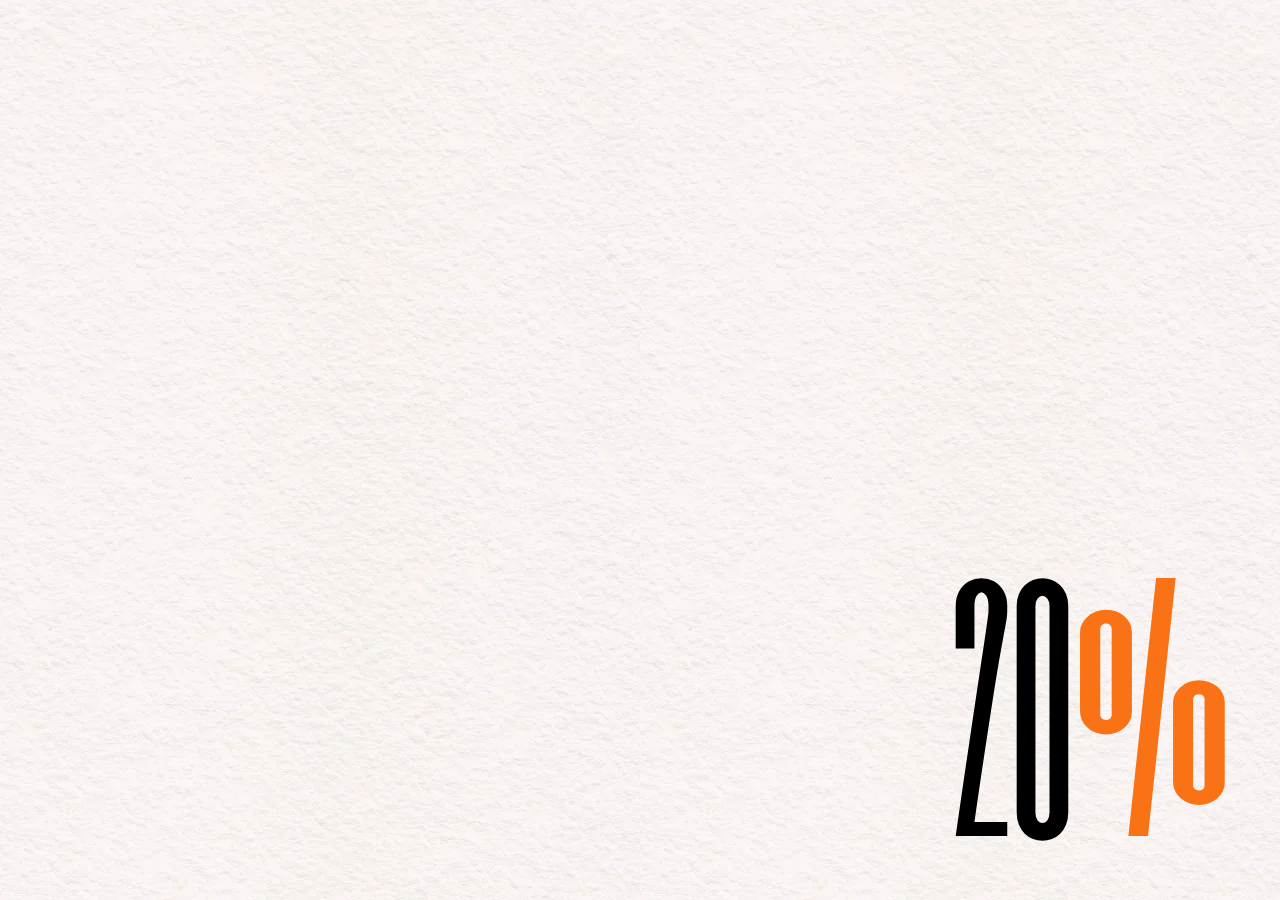
==== commit 6b3e169c: "update index.html style.css and main.js for the lets talk section" ====
--- a/index.html
+++ b/index.html
@@ -73,13 +73,6 @@
       style="background-image: url('assets/images/bg.webp'); transition: 2s"
     >
       <div class="lg:px-12 md:px-10 sm:px-8 px-5 sm:py-12 py-32 w-full">
-        <div id="loadingLine" class="bg-zinc-800 h-0.5 w-0 mb-5"></div>
-        <div
-          id="loadingTxt"
-          class="text-zinc-900 md:text-base text-sm my-5 font-medium"
-        >
-          (Fake Loading)
-        </div>
         <div class="flex justify-end w-full">
           <h3
             class="text-orange-500 lg:text-[300px] md:text-[250px] sm:text-[150px] text-[100px] font3 leading-none"
@@ -554,8 +547,26 @@
             >call me</a
           >
         </div>
+        <!-- Talk Image container -->
+        <div class="px-5 lg:py-28 md:py-24 sm:py-20 py-0 container mx-auto">
+          <div id="talkArrowBox" class="relative group contactBtn">
+            <img src="assets/images/talkImg.webp" alt="..." class="w-full" />
+            <div
+              id="talkArrow"
+              class="w-96 fixed -translate-x-full -translate-y-1/2 z-10 pointer-events-none"
+              style="transition: 0.5s linear"
+            >
+              <img
+                src="assets/images/arrowTalk.webp"
+                alt="..."
+                class="w-full scale-0 group-hover:scale-100 rotate-45 group-hover:rotate-0 lg:block hidden"
+                style="transition: 0.3s linear"
+              />
+            </div>
+          </div>
+        </div>
         <!-- Skills text slider -->
-        <div class="w-full overflow-hidden">
+        <div class="w-full overflow-hidden lg:pt-52 pt-40">
           <div class="flex items-center w-full">
             <div
               class="lg:text-7xl md:text-6xl sm:text-5xl text-4xl text-black px-4 uppercase textAnimation whitespace-nowrap flex items-center"
--- a/assets/css/output.css
+++ b/assets/css/output.css
@@ -588,10 +588,6 @@
   position: relative;
 }
 
-.sticky {
-  position: sticky;
-}
-
 .bottom-0 {
   bottom: 0px;
 }
@@ -614,10 +610,6 @@
 
 .top-1\/2 {
   top: 50%;
-}
-
-.top-10 {
-  top: 2.5rem;
 }
 
 .-z-10 {
@@ -678,6 +670,10 @@
   margin-bottom: 3rem;
 }
 
+.mb-28 {
+  margin-bottom: 7rem;
+}
+
 .mb-5 {
   margin-bottom: 1.25rem;
 }
@@ -733,14 +729,6 @@
   margin-top: 2rem;
 }
 
-.mb-2 {
-  margin-bottom: 0.5rem;
-}
-
-.mb-28 {
-  margin-bottom: 7rem;
-}
-
 .block {
   display: block;
 }
@@ -978,6 +966,21 @@
 
 .rotate-\[20deg\] {
   --tw-rotate: 20deg;
+  transform: translate(var(--tw-translate-x), var(--tw-translate-y)) rotate(var(--tw-rotate)) skewX(var(--tw-skew-x)) skewY(var(--tw-skew-y)) scaleX(var(--tw-scale-x)) scaleY(var(--tw-scale-y));
+}
+
+.rotate-90 {
+  --tw-rotate: 90deg;
+  transform: translate(var(--tw-translate-x), var(--tw-translate-y)) rotate(var(--tw-rotate)) skewX(var(--tw-skew-x)) skewY(var(--tw-skew-y)) scaleX(var(--tw-scale-x)) scaleY(var(--tw-scale-y));
+}
+
+.rotate-1 {
+  --tw-rotate: 1deg;
+  transform: translate(var(--tw-translate-x), var(--tw-translate-y)) rotate(var(--tw-rotate)) skewX(var(--tw-skew-x)) skewY(var(--tw-skew-y)) scaleX(var(--tw-scale-x)) scaleY(var(--tw-scale-y));
+}
+
+.rotate-12 {
+  --tw-rotate: 12deg;
   transform: translate(var(--tw-translate-x), var(--tw-translate-y)) rotate(var(--tw-rotate)) skewX(var(--tw-skew-x)) skewY(var(--tw-skew-y)) scaleX(var(--tw-scale-x)) scaleY(var(--tw-scale-y));
 }
 
@@ -1011,13 +1014,13 @@
   transform: translate(var(--tw-translate-x), var(--tw-translate-y)) rotate(var(--tw-rotate)) skewX(var(--tw-skew-x)) skewY(var(--tw-skew-y)) scaleX(var(--tw-scale-x)) scaleY(var(--tw-scale-y));
 }
 
+.-scale-y-100 {
+  --tw-scale-y: -1;
+  transform: translate(var(--tw-translate-x), var(--tw-translate-y)) rotate(var(--tw-rotate)) skewX(var(--tw-skew-x)) skewY(var(--tw-skew-y)) scaleX(var(--tw-scale-x)) scaleY(var(--tw-scale-y));
+}
+
 .scale-y-150 {
   --tw-scale-y: 1.5;
-  transform: translate(var(--tw-translate-x), var(--tw-translate-y)) rotate(var(--tw-rotate)) skewX(var(--tw-skew-x)) skewY(var(--tw-skew-y)) scaleX(var(--tw-scale-x)) scaleY(var(--tw-scale-y));
-}
-
-.-scale-y-100 {
-  --tw-scale-y: -1;
   transform: translate(var(--tw-translate-x), var(--tw-translate-y)) rotate(var(--tw-rotate)) skewX(var(--tw-skew-x)) skewY(var(--tw-skew-y)) scaleX(var(--tw-scale-x)) scaleY(var(--tw-scale-y));
 }
 
@@ -1065,10 +1068,6 @@
 
 .overflow-x-hidden {
   overflow-x: hidden;
-}
-
-.overflow-y-hidden {
-  overflow-y: hidden;
 }
 
 .whitespace-nowrap {
@@ -1254,6 +1253,10 @@
   padding: 1.25rem;
 }
 
+.p-32 {
+  padding: 8rem;
+}
+
 .px-2 {
   padding-left: 0.5rem;
   padding-right: 0.5rem;
@@ -1324,6 +1327,31 @@
   padding-bottom: 1px;
 }
 
+.py-24 {
+  padding-top: 6rem;
+  padding-bottom: 6rem;
+}
+
+.py-1 {
+  padding-top: 0.25rem;
+  padding-bottom: 0.25rem;
+}
+
+.py-16 {
+  padding-top: 4rem;
+  padding-bottom: 4rem;
+}
+
+.py-10 {
+  padding-top: 2.5rem;
+  padding-bottom: 2.5rem;
+}
+
+.py-0 {
+  padding-top: 0px;
+  padding-bottom: 0px;
+}
+
 .pb-0 {
   padding-bottom: 0px;
 }
@@ -1388,6 +1416,50 @@
   padding-top: 12rem;
 }
 
+.pt-3 {
+  padding-top: 0.75rem;
+}
+
+.pt-2 {
+  padding-top: 0.5rem;
+}
+
+.pt-20 {
+  padding-top: 5rem;
+}
+
+.pb-52 {
+  padding-bottom: 13rem;
+}
+
+.pt-4 {
+  padding-top: 1rem;
+}
+
+.pt-40 {
+  padding-top: 10rem;
+}
+
+.pt-44 {
+  padding-top: 11rem;
+}
+
+.pt-6 {
+  padding-top: 1.5rem;
+}
+
+.pt-60 {
+  padding-top: 15rem;
+}
+
+.pt-5 {
+  padding-top: 1.25rem;
+}
+
+.pt-52 {
+  padding-top: 13rem;
+}
+
 .text-center {
   text-align: center;
 }
@@ -1428,6 +1500,10 @@
   font-size: 100px;
 }
 
+.text-\[150px\] {
+  font-size: 150px;
+}
+
 .text-\[2px\] {
   font-size: 2px;
 }
@@ -1438,10 +1514,6 @@
 
 .text-\[4px\] {
   font-size: 4px;
-}
-
-.text-\[80px\] {
-  font-size: 80px;
 }
 
 .text-lg {
@@ -1464,22 +1536,6 @@
   line-height: 1rem;
 }
 
-.text-\[0px\] {
-  font-size: 0px;
-}
-
-.text-\[10px\] {
-  font-size: 10px;
-}
-
-.text-\[120px\] {
-  font-size: 120px;
-}
-
-.text-\[150px\] {
-  font-size: 150px;
-}
-
 .font-bold {
   font-weight: 700;
 }
@@ -1514,14 +1570,6 @@
 
 .tracking-\[1\.5rem\] {
   letter-spacing: 1.5rem;
-}
-
-.tracking-\[1rem\] {
-  letter-spacing: 1rem;
-}
-
-.tracking-normal {
-  letter-spacing: 0em;
 }
 
 .tracking-wider {
@@ -1678,6 +1726,10 @@
   top: 0px;
 }
 
+.group:hover .group-hover\:block {
+  display: block;
+}
+
 .group:hover .group-hover\:-translate-y-1\/2 {
   --tw-translate-y: -50%;
   transform: translate(var(--tw-translate-x), var(--tw-translate-y)) rotate(var(--tw-rotate)) skewX(var(--tw-skew-x)) skewY(var(--tw-skew-y)) scaleX(var(--tw-scale-x)) scaleY(var(--tw-scale-y));
@@ -1685,6 +1737,11 @@
 
 .group:hover .group-hover\:-translate-y-full {
   --tw-translate-y: -100%;
+  transform: translate(var(--tw-translate-x), var(--tw-translate-y)) rotate(var(--tw-rotate)) skewX(var(--tw-skew-x)) skewY(var(--tw-skew-y)) scaleX(var(--tw-scale-x)) scaleY(var(--tw-scale-y));
+}
+
+.group:hover .group-hover\:rotate-0 {
+  --tw-rotate: 0deg;
   transform: translate(var(--tw-translate-x), var(--tw-translate-y)) rotate(var(--tw-rotate)) skewX(var(--tw-skew-x)) skewY(var(--tw-skew-y)) scaleX(var(--tw-scale-x)) scaleY(var(--tw-scale-y));
 }
 
@@ -1694,6 +1751,12 @@
   transform: translate(var(--tw-translate-x), var(--tw-translate-y)) rotate(var(--tw-rotate)) skewX(var(--tw-skew-x)) skewY(var(--tw-skew-y)) scaleX(var(--tw-scale-x)) scaleY(var(--tw-scale-y));
 }
 
+.group:hover .group-hover\:scale-100 {
+  --tw-scale-x: 1;
+  --tw-scale-y: 1;
+  transform: translate(var(--tw-translate-x), var(--tw-translate-y)) rotate(var(--tw-rotate)) skewX(var(--tw-skew-x)) skewY(var(--tw-skew-y)) scaleX(var(--tw-scale-x)) scaleY(var(--tw-scale-y));
+}
+
 @media (min-width: 640px) {
   .sm\:bottom-10 {
     bottom: 2.5rem;
@@ -1821,6 +1884,21 @@
     padding-bottom: 9rem;
   }
 
+  .sm\:py-2 {
+    padding-top: 0.5rem;
+    padding-bottom: 0.5rem;
+  }
+
+  .sm\:py-24 {
+    padding-top: 6rem;
+    padding-bottom: 6rem;
+  }
+
+  .sm\:py-20 {
+    padding-top: 5rem;
+    padding-bottom: 5rem;
+  }
+
   .sm\:pb-3 {
     padding-bottom: 0.75rem;
   }
@@ -1840,6 +1918,14 @@
             padding-inline-start: 9rem;
   }
 
+  .sm\:pt-3 {
+    padding-top: 0.75rem;
+  }
+
+  .sm\:pt-32 {
+    padding-top: 8rem;
+  }
+
   .sm\:indent-44 {
     text-indent: 11rem;
   }
@@ -1873,8 +1959,8 @@
     font-size: 150px;
   }
 
-  .sm\:text-\[200px\] {
-    font-size: 200px;
+  .sm\:text-\[300px\] {
+    font-size: 300px;
   }
 
   .sm\:text-base {
@@ -1897,14 +1983,6 @@
     line-height: 1.75rem;
   }
 
-  .sm\:text-\[00px\] {
-    font-size: 00px;
-  }
-
-  .sm\:text-\[300px\] {
-    font-size: 300px;
-  }
-
   .sm\:leading-none {
     line-height: 1;
   }
@@ -2020,6 +2098,16 @@
     padding-bottom: 6rem;
   }
 
+  .md\:py-2 {
+    padding-top: 0.5rem;
+    padding-bottom: 0.5rem;
+  }
+
+  .md\:py-28 {
+    padding-top: 7rem;
+    padding-bottom: 7rem;
+  }
+
   .md\:pb-4 {
     padding-bottom: 1rem;
   }
@@ -2034,6 +2122,14 @@
             padding-inline-start: 11rem;
   }
 
+  .md\:pt-4 {
+    padding-top: 1rem;
+  }
+
+  .md\:pt-40 {
+    padding-top: 10rem;
+  }
+
   .md\:text-end {
     text-align: end;
   }
@@ -2071,8 +2167,8 @@
     font-size: 250px;
   }
 
-  .md\:text-\[260px\] {
-    font-size: 260px;
+  .md\:text-\[360px\] {
+    font-size: 360px;
   }
 
   .md\:text-base {
@@ -2095,14 +2191,6 @@
     line-height: 1.75rem;
   }
 
-  .md\:text-\[60px\] {
-    font-size: 60px;
-  }
-
-  .md\:text-\[360px\] {
-    font-size: 360px;
-  }
-
   .md\:tracking-\[4rem\] {
     letter-spacing: 4rem;
   }
@@ -2206,6 +2294,16 @@
     padding-bottom: 8rem;
   }
 
+  .lg\:py-2 {
+    padding-top: 0.5rem;
+    padding-bottom: 0.5rem;
+  }
+
+  .lg\:py-28 {
+    padding-top: 7rem;
+    padding-bottom: 7rem;
+  }
+
   .lg\:pb-44 {
     padding-bottom: 11rem;
   }
@@ -2233,6 +2331,10 @@
     padding-top: 14rem;
   }
 
+  .lg\:pt-52 {
+    padding-top: 13rem;
+  }
+
   .lg\:indent-96 {
     text-indent: 24rem;
   }
@@ -2276,8 +2378,8 @@
     font-size: 300px;
   }
 
-  .lg\:text-\[350px\] {
-    font-size: 350px;
+  .lg\:text-\[400px\] {
+    font-size: 400px;
   }
 
   .lg\:text-xl {
@@ -2285,14 +2387,6 @@
     line-height: 1.75rem;
   }
 
-  .lg\:text-\[0px\] {
-    font-size: 0px;
-  }
-
-  .lg\:text-\[400px\] {
-    font-size: 400px;
-  }
-
   .lg\:tracking-\[6rem\] {
     letter-spacing: 6rem;
   }
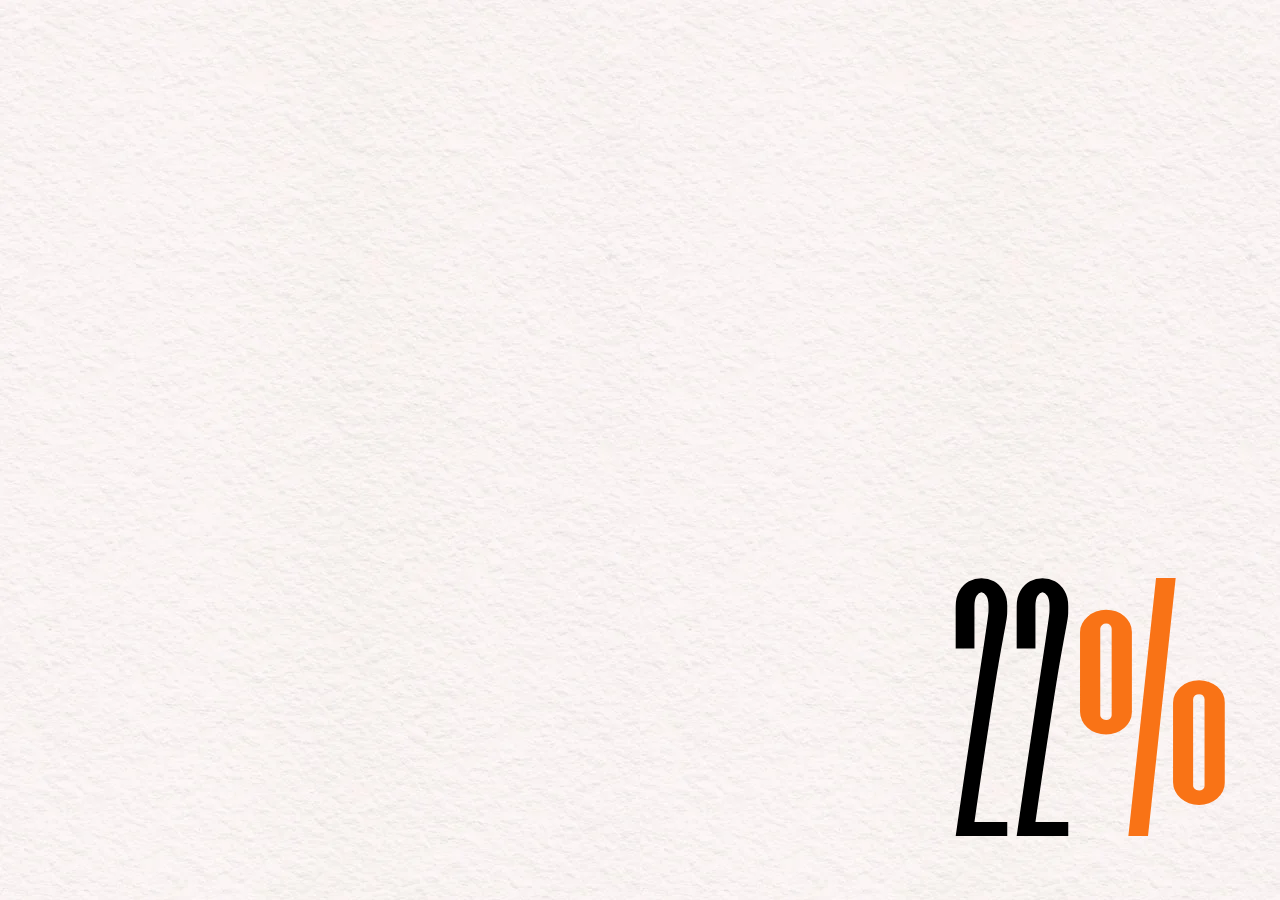
==== commit 59a246be: "update resume pdf" ====
--- a/index.html
+++ b/index.html
@@ -50,6 +50,25 @@
       property="twitter:image"
       content="https://theharshdev.github.io/me/assets/images/metaImg.webp"
     />
+    <!-- Favicon -->
+    <link
+      rel="apple-touch-icon"
+      sizes="180x180"
+      href="assets/favicon/apple-touch-icon.png"
+    />
+    <link
+      rel="icon"
+      type="image/png"
+      sizes="32x32"
+      href="assets/favicon//favicon-32x32.png"
+    />
+    <link
+      rel="icon"
+      type="image/png"
+      sizes="16x16"
+      href="assets/favicon//favicon-16x16.png"
+    />
+    <link rel="manifest" href="assets/favicon//site.webmanifest" />
     <!-- Google Font CDN Links -->
     <link rel="preconnect" href="https://fonts.googleapis.com" />
     <link rel="preconnect" href="https://fonts.gstatic.com" crossorigin />
@@ -130,7 +149,7 @@
         <div class="container mx-auto px-5 py-4">
           <div class="flex justify-between items-center">
             <a
-              href="assets/resume/myResume.pdf"
+              href="assets/resume/HarshKushwahaResume.pdf"
               download=""
               class="block cursorScale downloadCv p-3 static"
             >
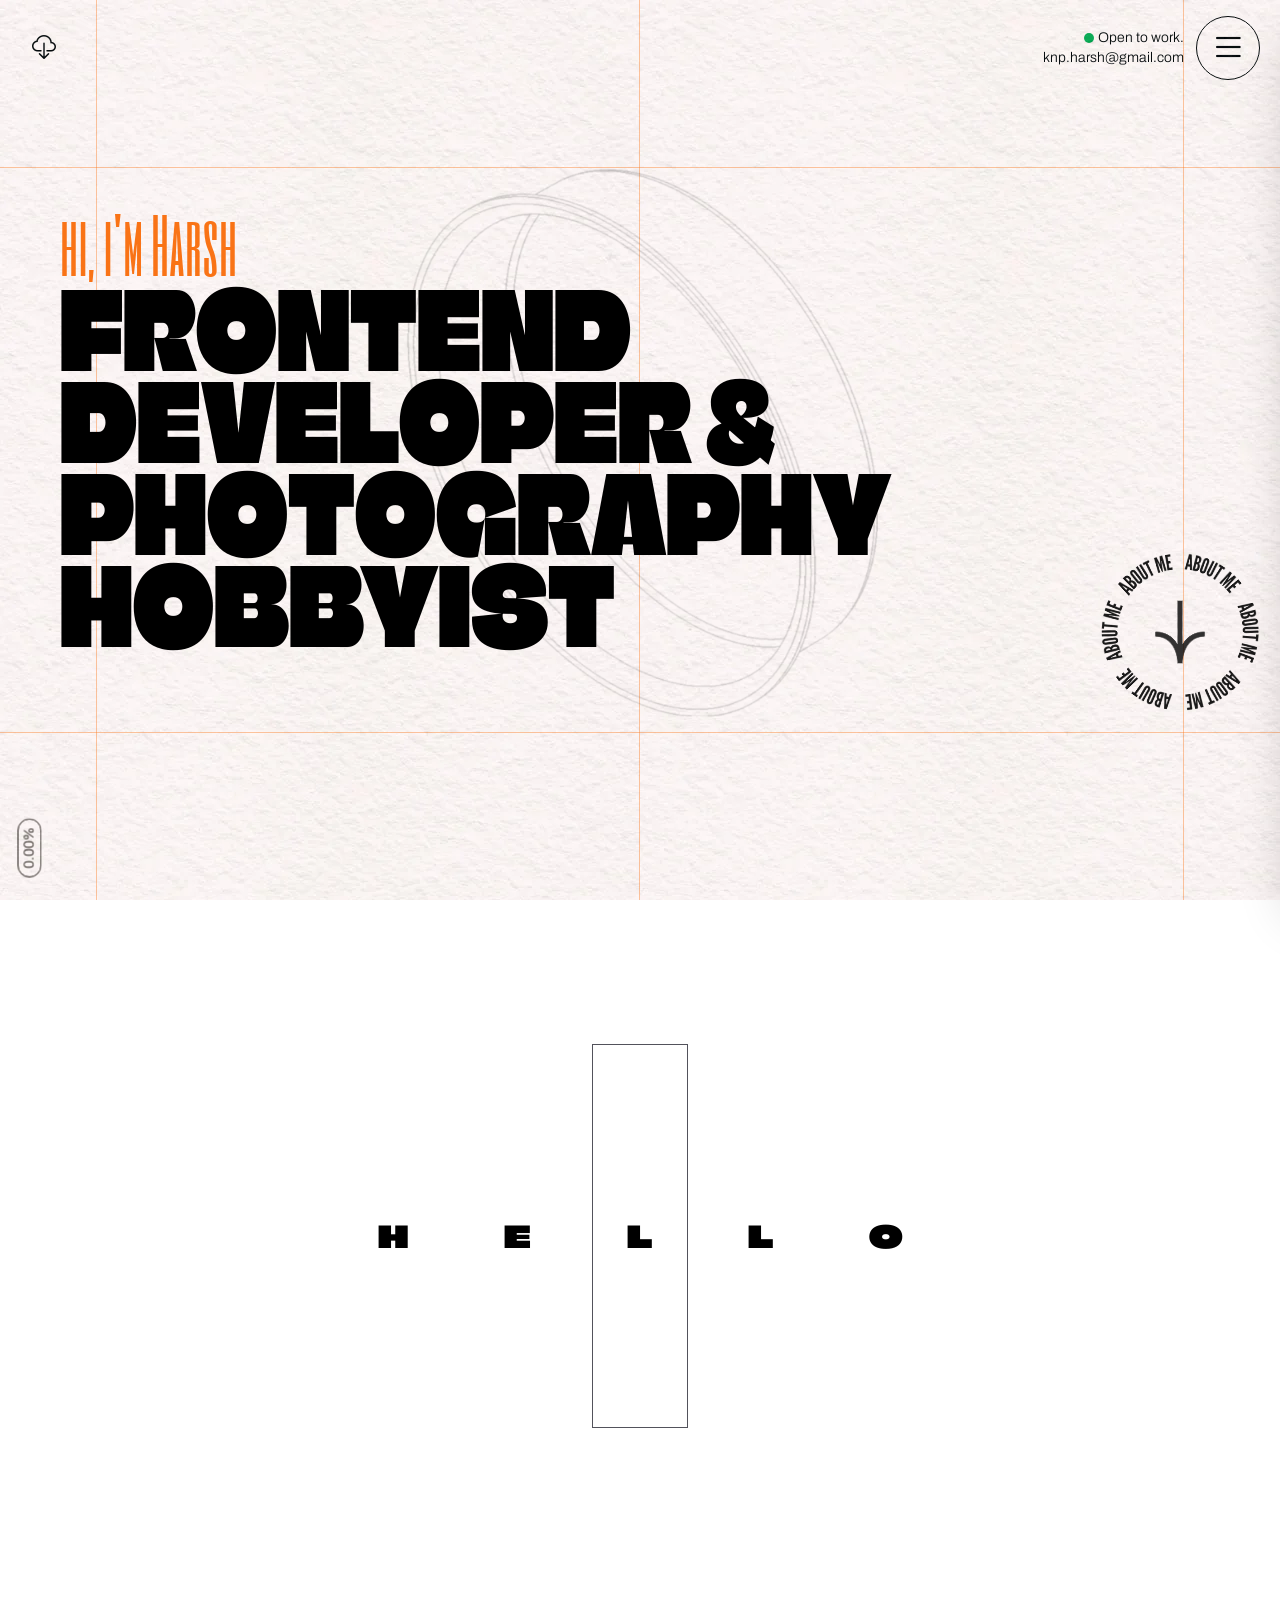
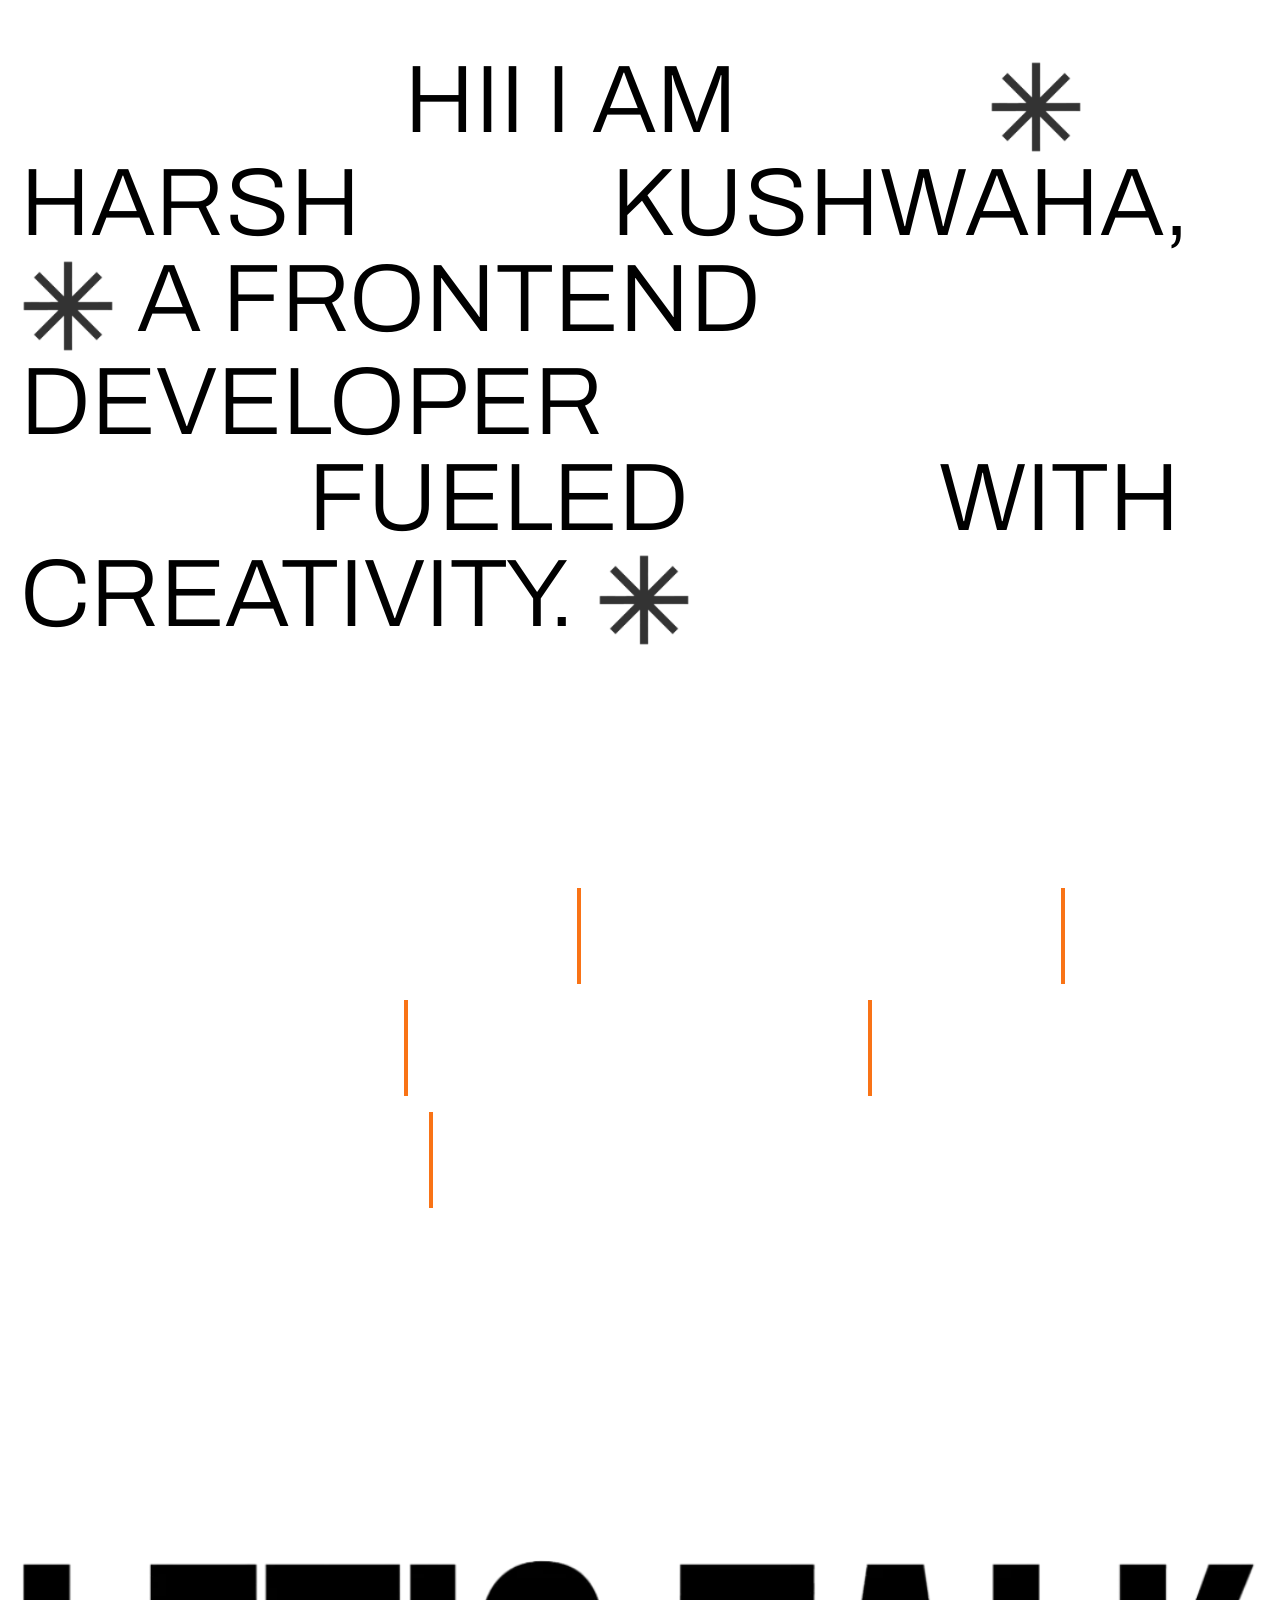
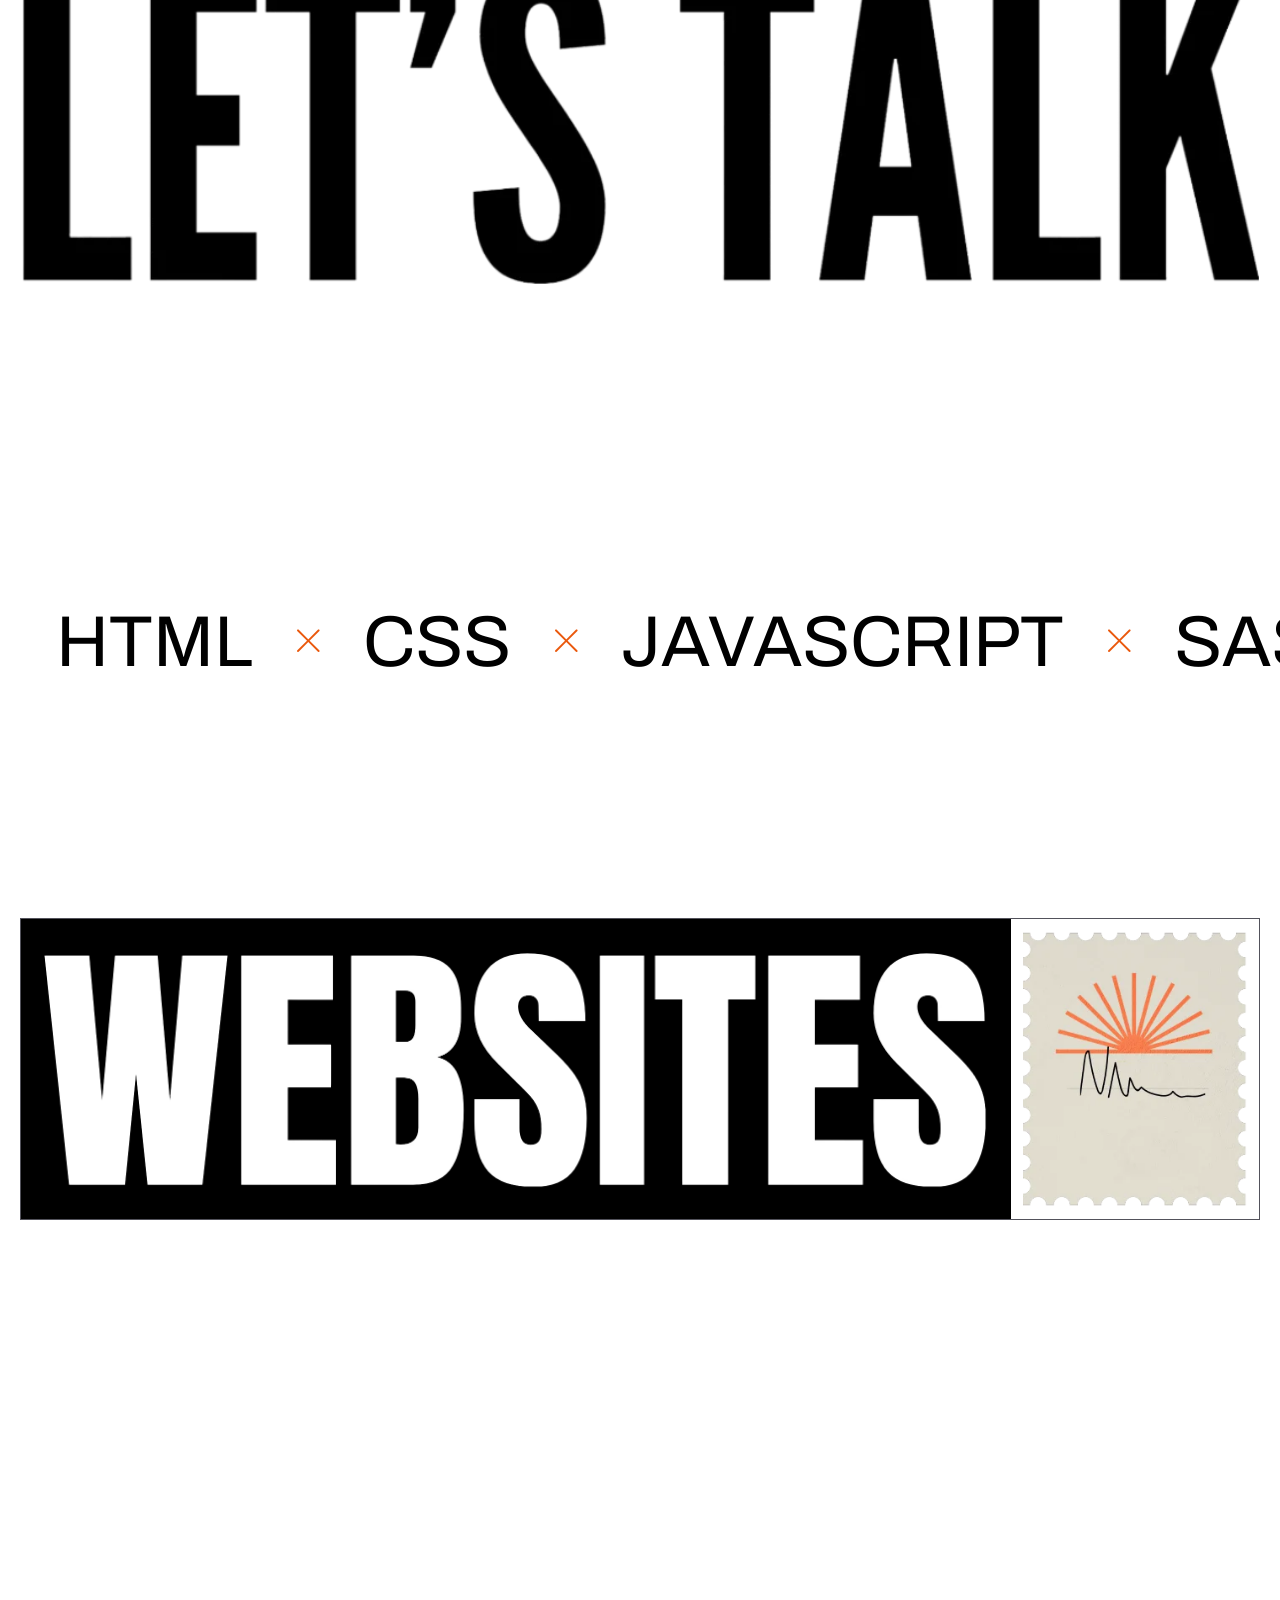
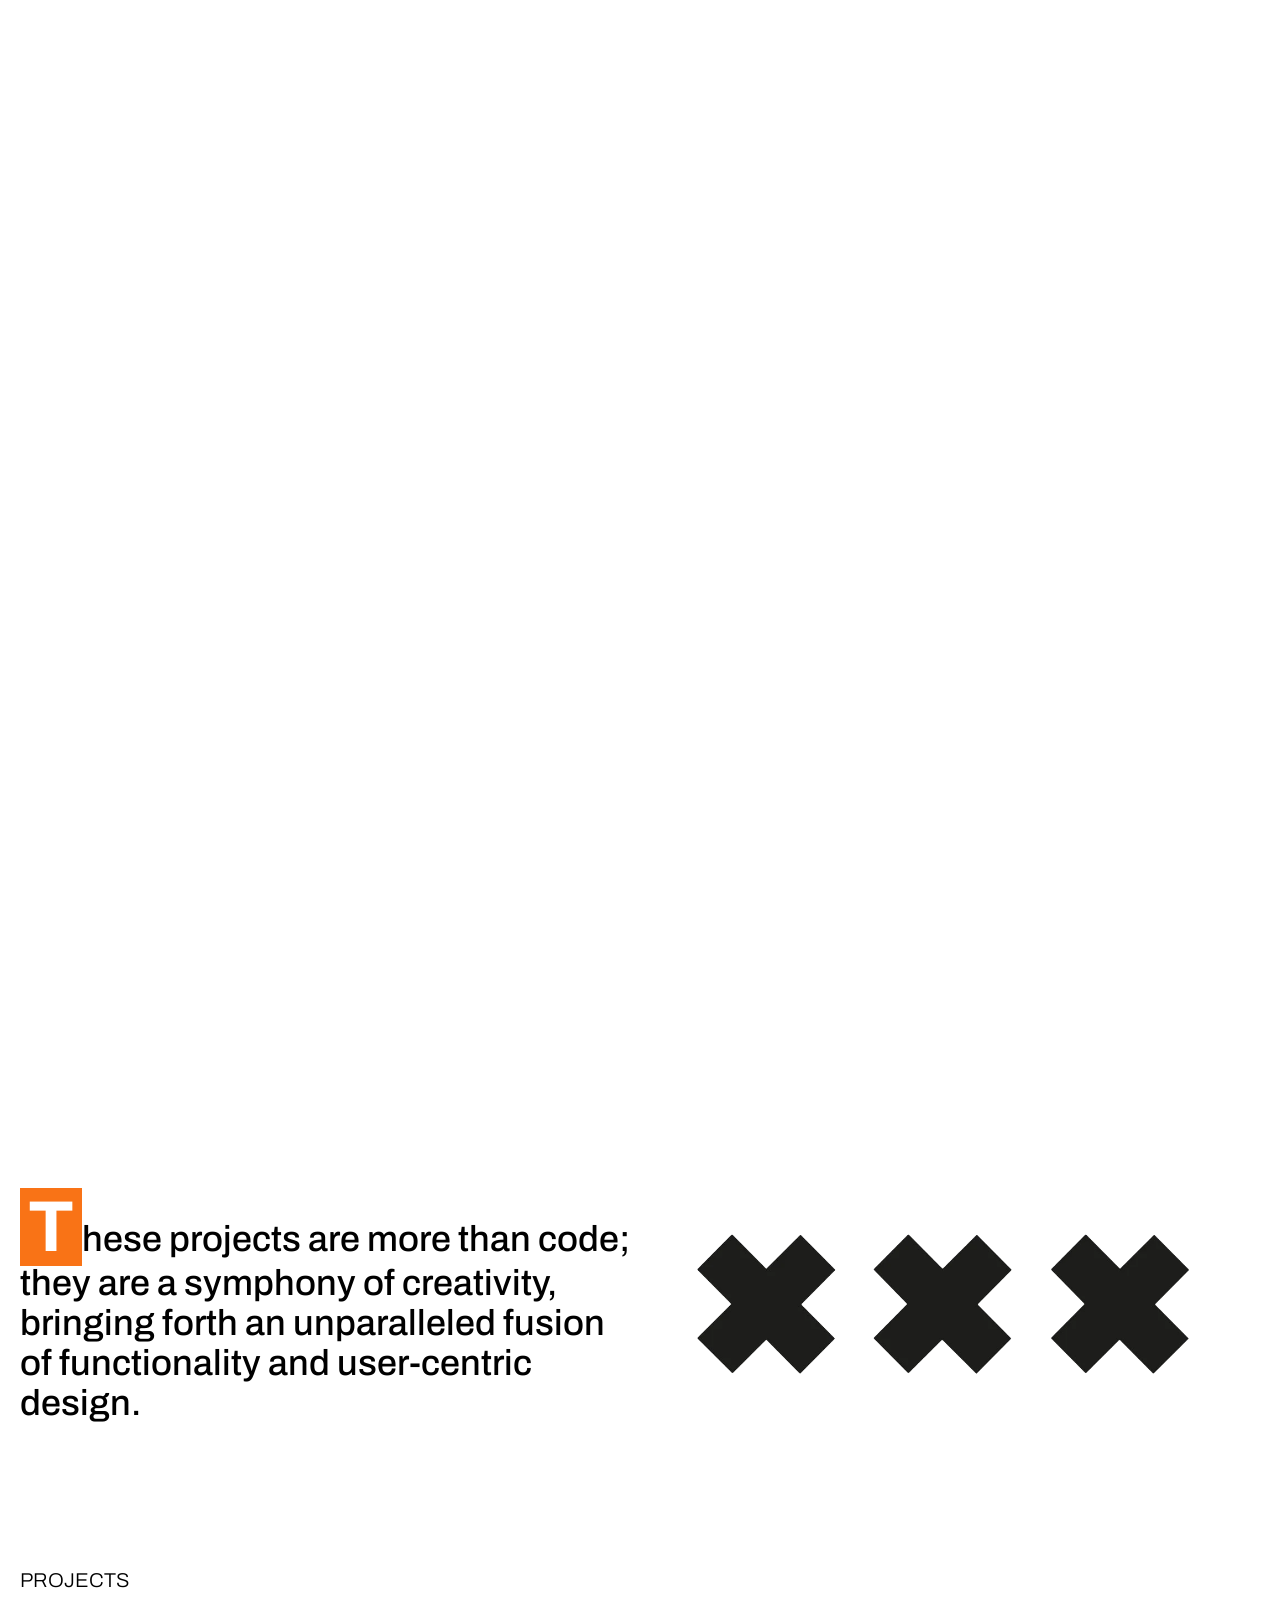
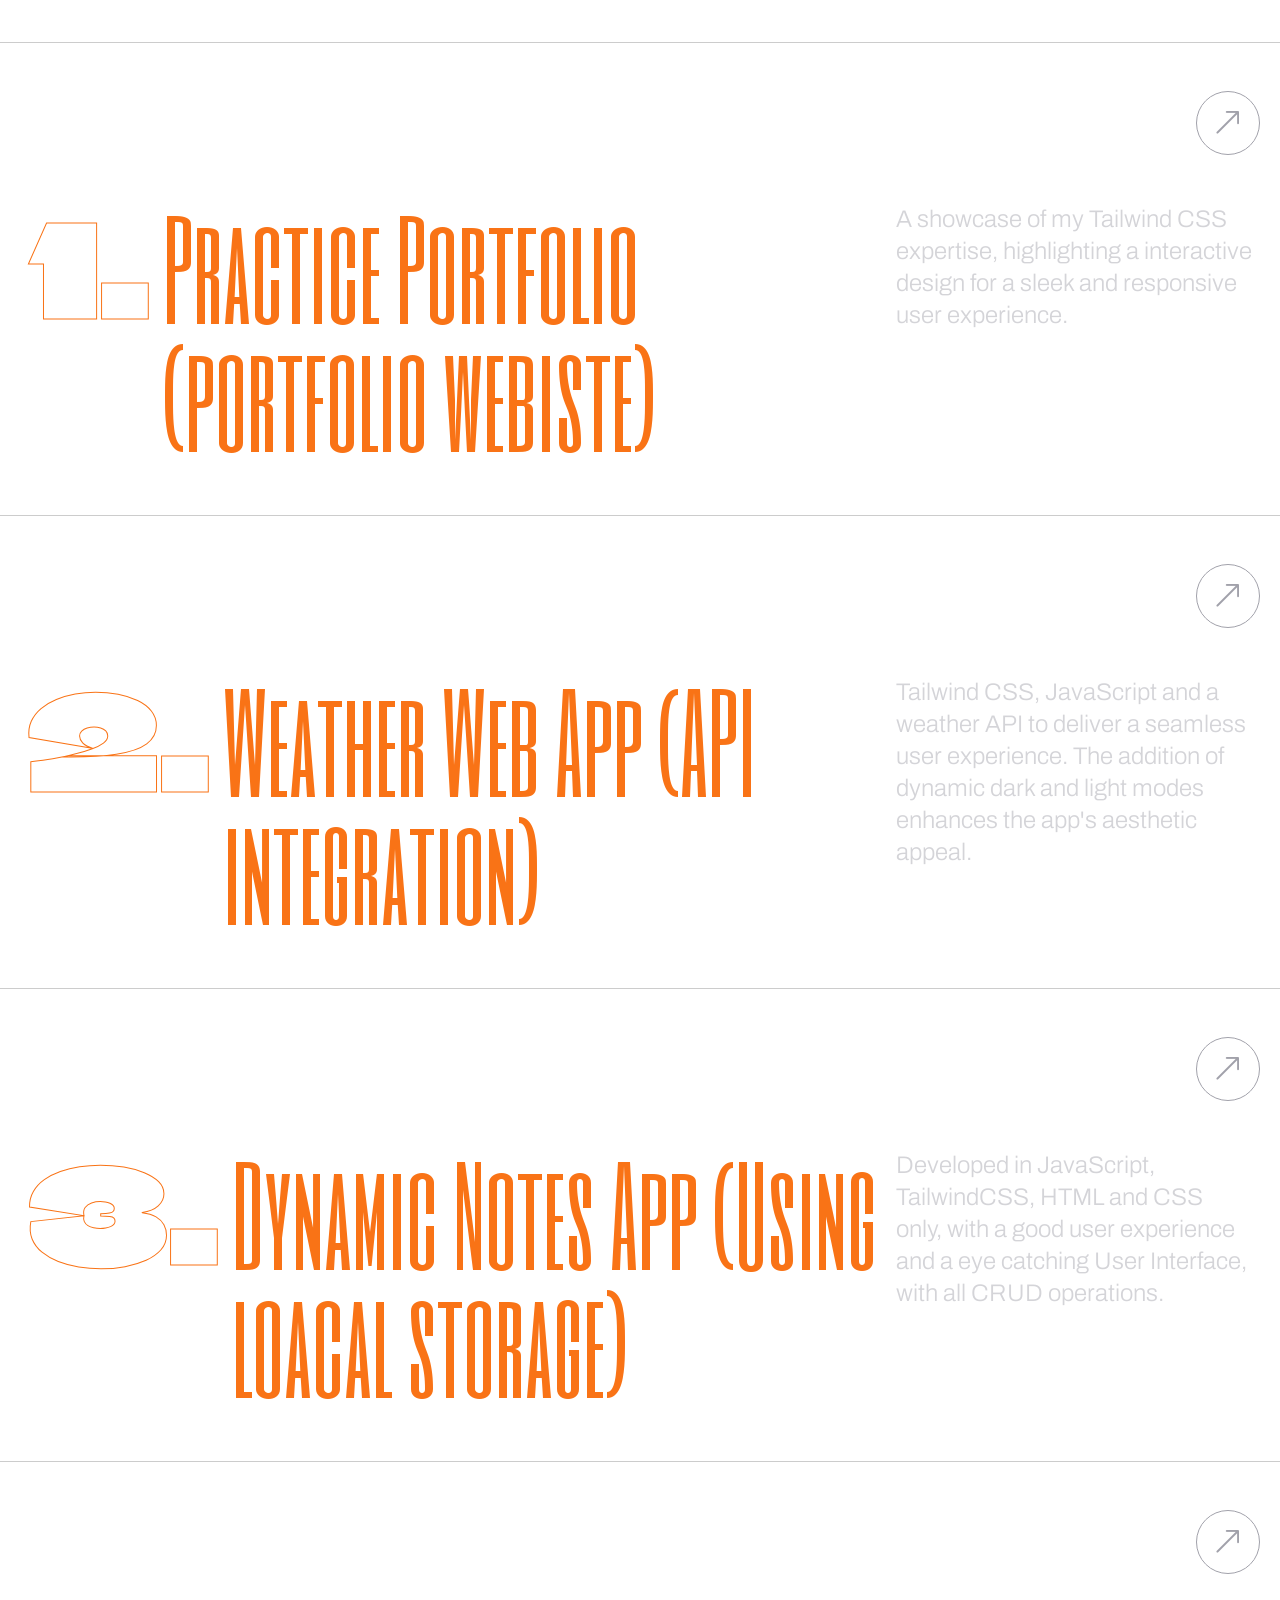
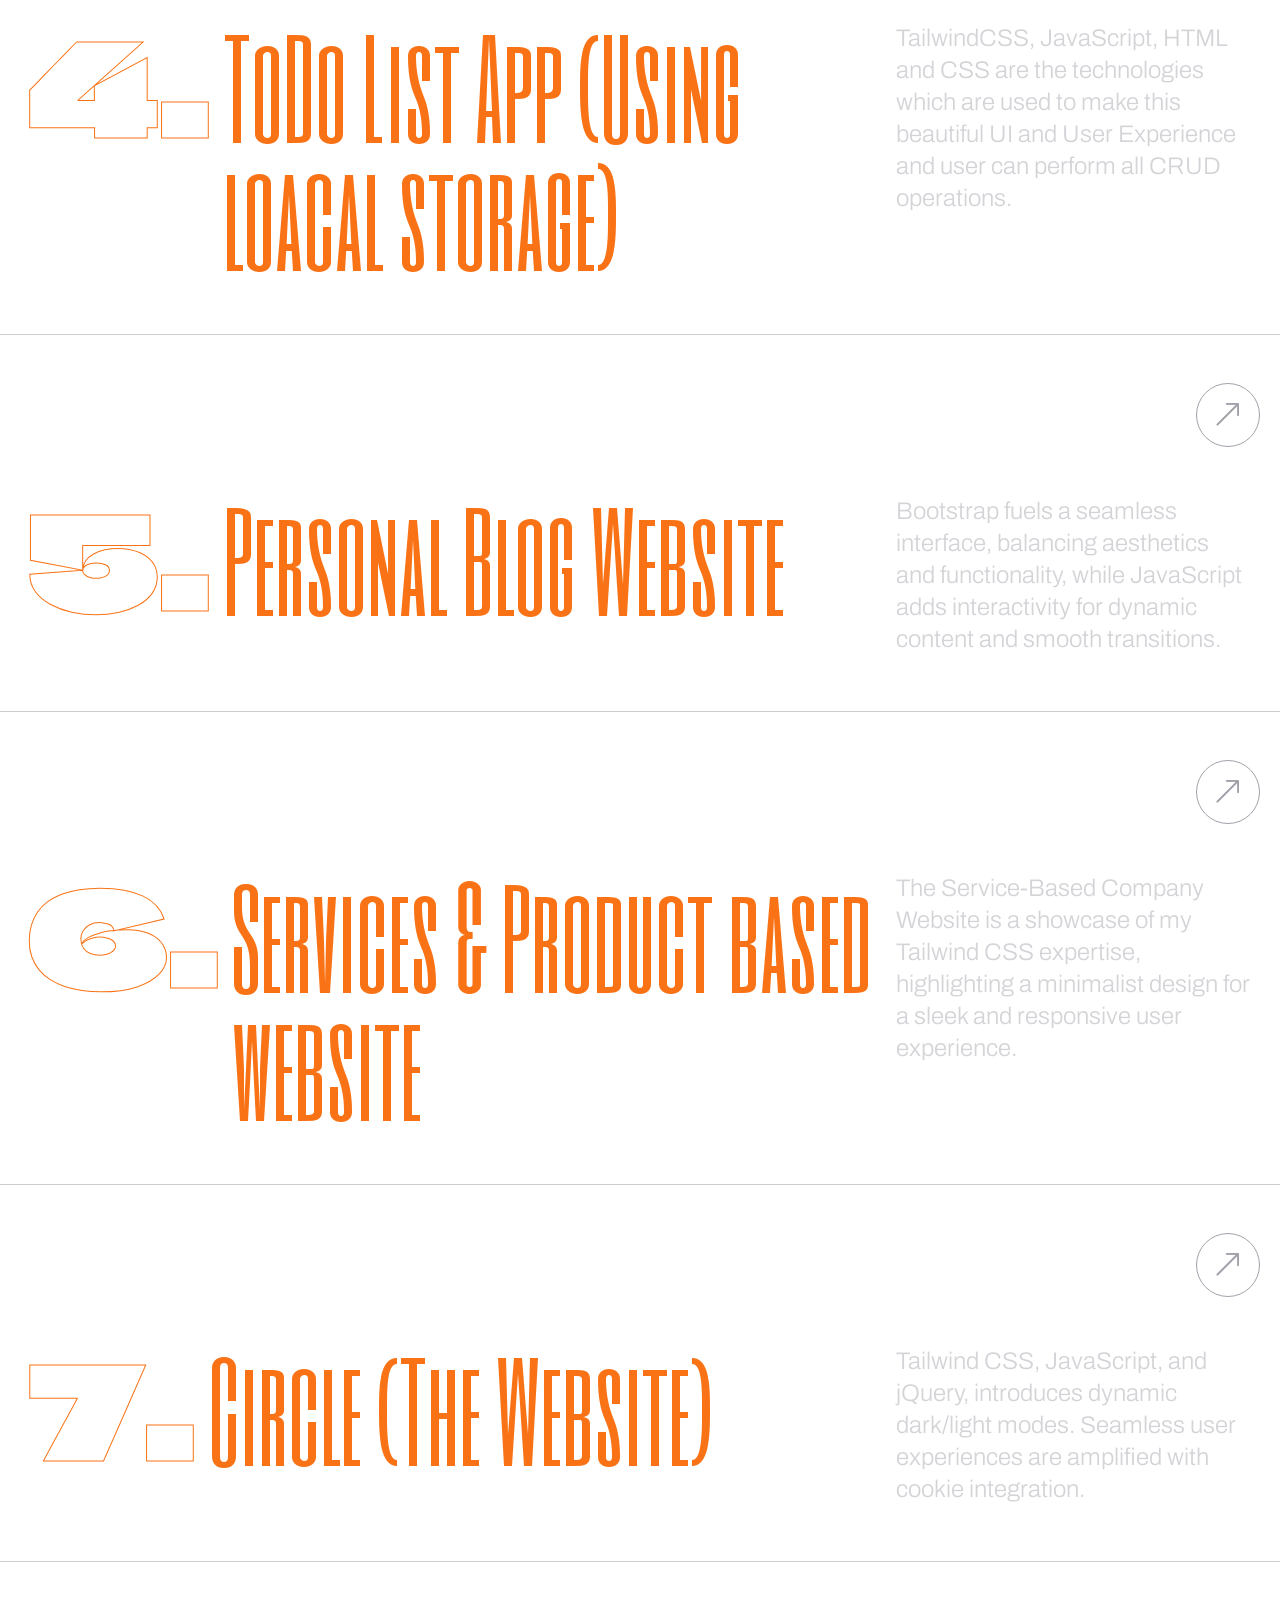
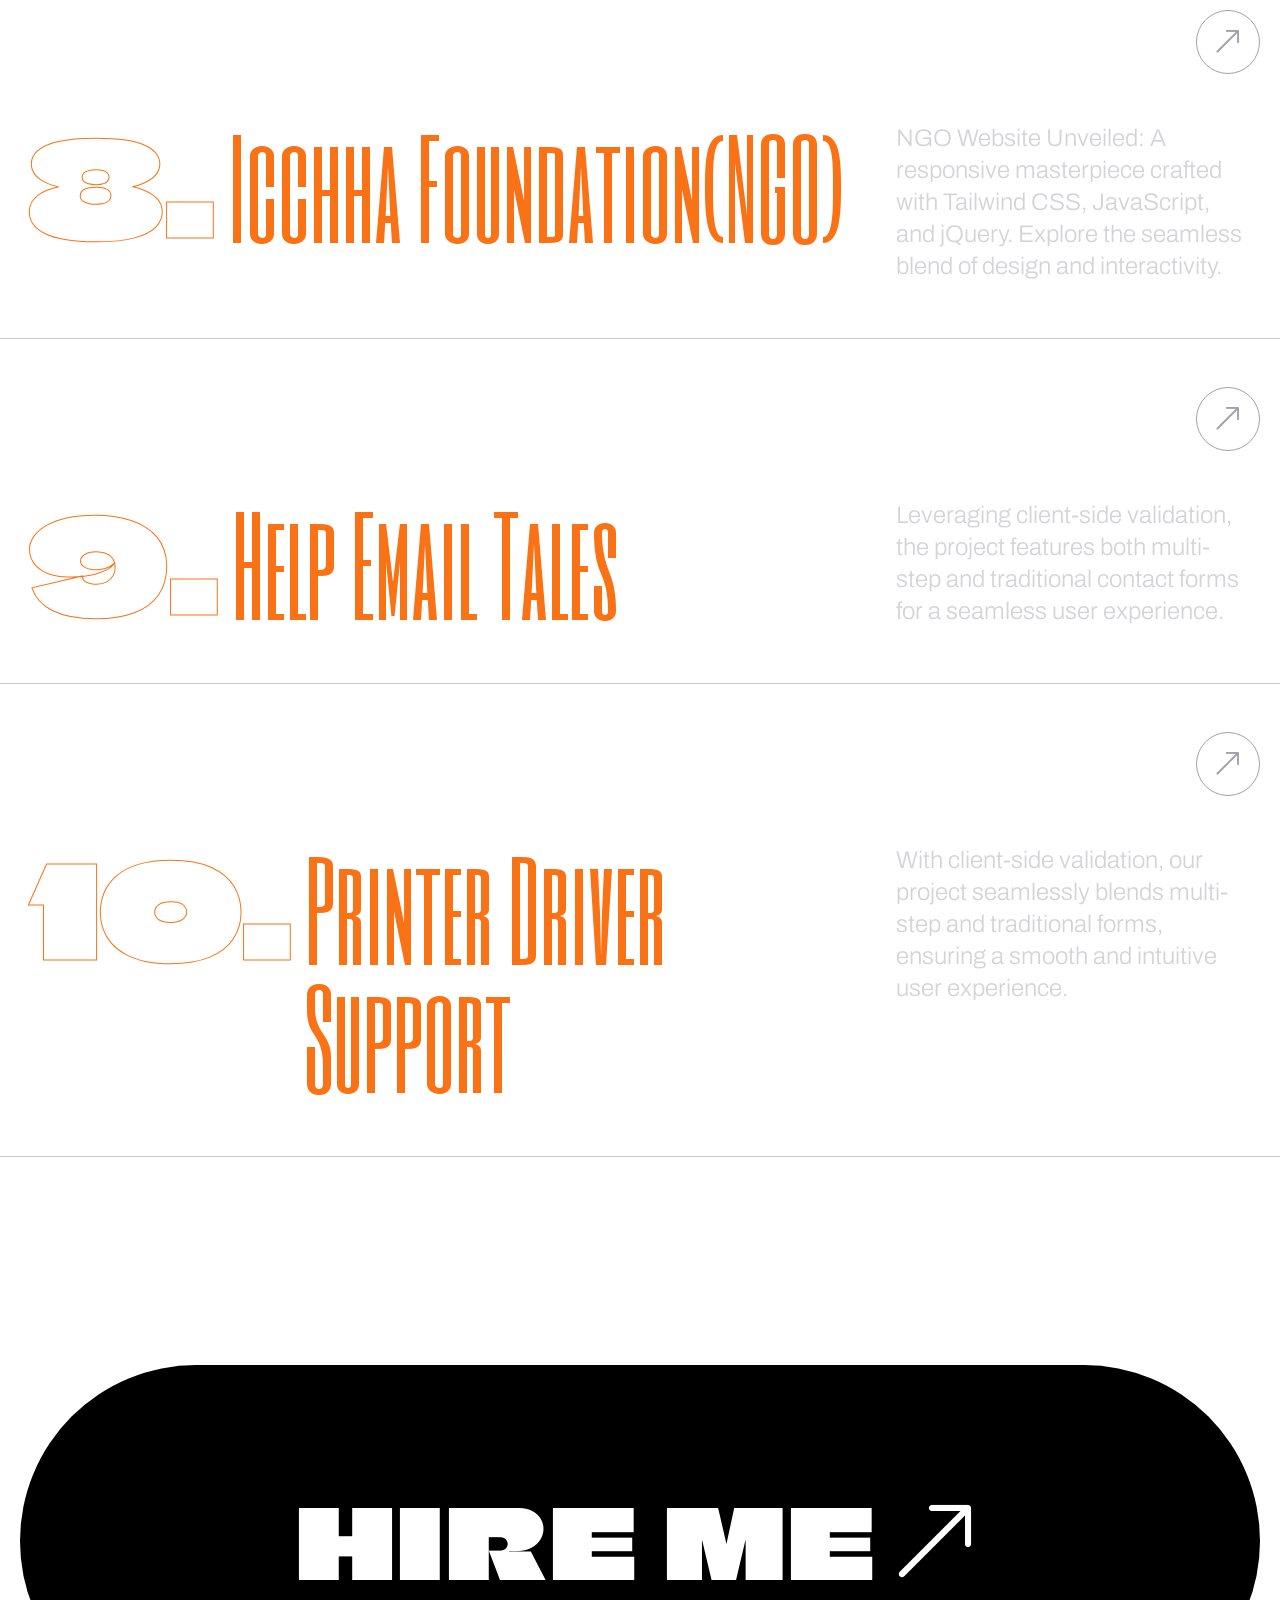
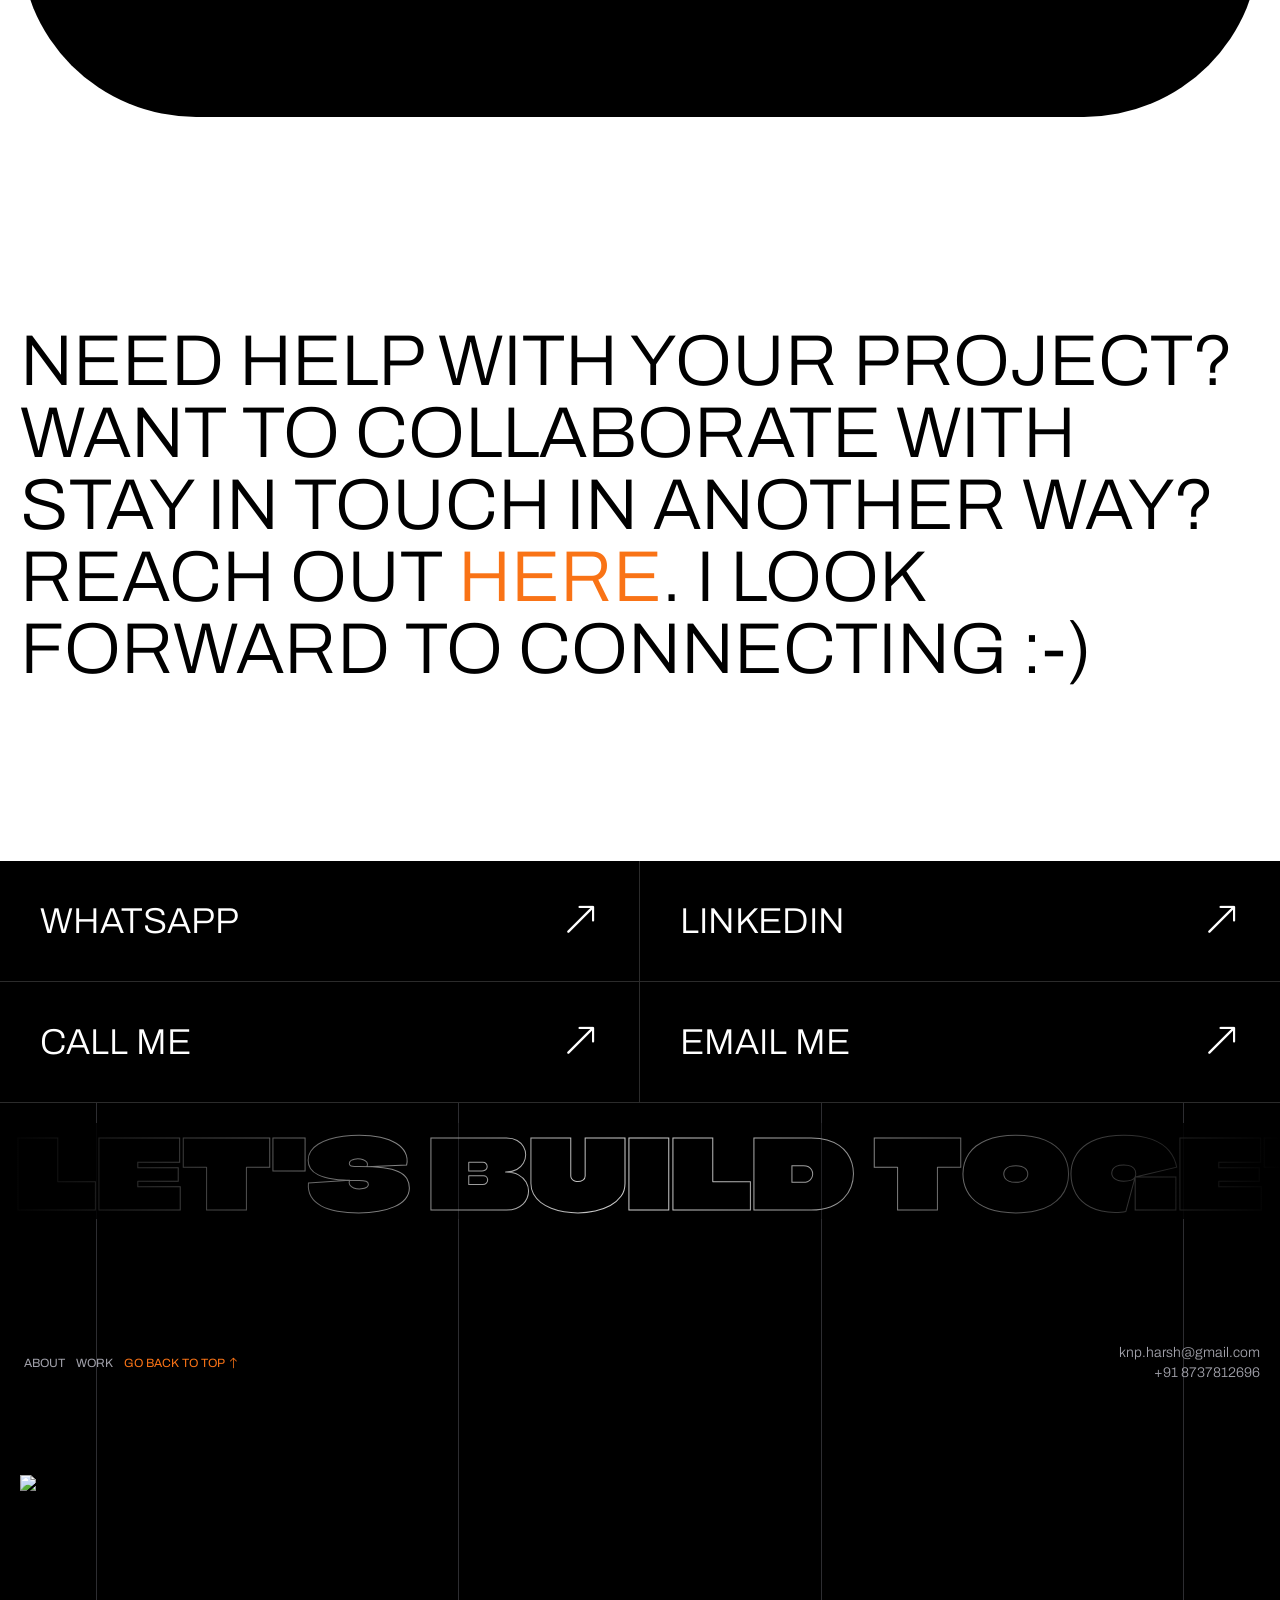
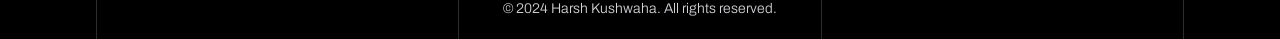
==== commit 57500e4f: "update index.html, style.css, output.css and main.js" ====
--- a/index.html
+++ b/index.html
@@ -1510,53 +1510,49 @@
             <!-- Remaining footer -->
             <div class="mt-28 container mx-auto px-5">
               <div class="flex flex-wrap items-center justify-between">
-                <h3
-                  id="footerHeading"
-                  class="font1 lg:text-8xl -translate-x-full opacity-0 md:text-7xl sm:text-6xl text-3xl text-white lg:w-1/2 md:w-2/3 sm:w-3/4 w-full"
-                >
-                  Stay In Touch!
-                </h3>
+                <div id="footerNav" class="translate-y-full opacity-0">
+                  <button
+                    type="button"
+                    class="text-xs aboutBtn text-zinc-400 hover:text-white transition-all cursorScale uppercase p-1"
+                  >
+                    About
+                  </button>
+                  <button
+                    type="button"
+                    class="text-xs portfolioBtn text-zinc-400 hover:text-white transition-all cursorScale uppercase p-1"
+                  >
+                    Work
+                  </button>
+                  <button
+                    type="button"
+                    class="text-xs homeBtn text-orange-500 hover:text-white transition-all cursorScale uppercase p-1"
+                  >
+                    Go back to top <i class="bi bi-arrow-up homeBtn"></i>
+                  </button>
+                </div>
                 <div id="footerContact" class="py-3 translate-x-full opacity-0">
-                  <h3 class="text-white font-medium text-lg uppercase">
-                    Hire me
-                  </h3>
                   <a
                     href="mailto:knp.harsh@gmail.com"
-                    class="text-zinc-400 font-light sm:text-base text-sm block w-full md:text-end text-start hover:text-white transition-all cursorScale"
+                    class="text-zinc-400 font-light text-sm block w-full md:text-end text-start hover:text-white transition-all cursorScale"
                   >
                     knp.harsh@gmail.com
                   </a>
                   <a
                     href="tel:+918737812696"
-                    class="text-zinc-400 font-light sm:text-base text-sm block w-full md:text-end text-start hover:text-white transition-all cursorScale"
+                    class="text-zinc-400 font-light text-sm block w-full md:text-end text-start hover:text-white transition-all cursorScale"
                   >
                     +91 8737812696
                   </a>
                 </div>
               </div>
-              <div id="footerNav" class="mt-24 translate-y-full opacity-0">
-                <button
-                  type="button"
-                  class="md:text-base aboutBtn text-sm text-zinc-400 hover:text-white transition-all cursorScale uppercase p-1"
-                >
-                  About
-                </button>
-                <button
-                  type="button"
-                  class="md:text-base portfolioBtn text-sm text-zinc-400 hover:text-white transition-all cursorScale uppercase p-1"
-                >
-                  Work
-                </button>
-                <button
-                  type="button"
-                  class="md:text-base text-sm homeBtn text-orange-500 hover:text-white transition-all cursorScale uppercase p-1"
-                >
-                  Go back to top <i class="bi bi-arrow-up homeBtn"></i>
-                </button>
-              </div>
-              <p
-                class="text-zinc-300 text-center px-5 text-sm font-light mt-44 py-5"
-              >
+              <div class="py-20">
+                <img
+                  src="assets/images/footerImg.png"
+                  alt="..."
+                  class="w-full"
+                />
+              </div>
+              <p class="text-zinc-300 text-center p-5 text-sm font-light">
                 &copy; 2024 Harsh Kushwaha. All rights reserved.
               </p>
             </div>
--- a/assets/css/output.css
+++ b/assets/css/output.css
@@ -657,11 +657,6 @@
   margin-right: auto;
 }
 
-.my-5 {
-  margin-top: 1.25rem;
-  margin-bottom: 1.25rem;
-}
-
 .mb-10 {
   margin-bottom: 2.5rem;
 }
@@ -672,10 +667,6 @@
 
 .mb-28 {
   margin-bottom: 7rem;
-}
-
-.mb-5 {
-  margin-bottom: 1.25rem;
 }
 
 .me-1 {
@@ -701,10 +692,6 @@
   margin-top: 3.5rem;
 }
 
-.mt-24 {
-  margin-top: 6rem;
-}
-
 .mt-28 {
   margin-top: 7rem;
 }
@@ -713,10 +700,6 @@
   margin-top: 1rem;
 }
 
-.mt-44 {
-  margin-top: 11rem;
-}
-
 .mt-5 {
   margin-top: 1.25rem;
 }
@@ -753,10 +736,6 @@
   height: 0px;
 }
 
-.h-0\.5 {
-  height: 0.125rem;
-}
-
 .h-1 {
   height: 0.25rem;
 }
@@ -966,21 +945,6 @@
 
 .rotate-\[20deg\] {
   --tw-rotate: 20deg;
-  transform: translate(var(--tw-translate-x), var(--tw-translate-y)) rotate(var(--tw-rotate)) skewX(var(--tw-skew-x)) skewY(var(--tw-skew-y)) scaleX(var(--tw-scale-x)) scaleY(var(--tw-scale-y));
-}
-
-.rotate-90 {
-  --tw-rotate: 90deg;
-  transform: translate(var(--tw-translate-x), var(--tw-translate-y)) rotate(var(--tw-rotate)) skewX(var(--tw-skew-x)) skewY(var(--tw-skew-y)) scaleX(var(--tw-scale-x)) scaleY(var(--tw-scale-y));
-}
-
-.rotate-1 {
-  --tw-rotate: 1deg;
-  transform: translate(var(--tw-translate-x), var(--tw-translate-y)) rotate(var(--tw-rotate)) skewX(var(--tw-skew-x)) skewY(var(--tw-skew-y)) scaleX(var(--tw-scale-x)) scaleY(var(--tw-scale-y));
-}
-
-.rotate-12 {
-  --tw-rotate: 12deg;
   transform: translate(var(--tw-translate-x), var(--tw-translate-y)) rotate(var(--tw-rotate)) skewX(var(--tw-skew-x)) skewY(var(--tw-skew-y)) scaleX(var(--tw-scale-x)) scaleY(var(--tw-scale-y));
 }
 
@@ -1253,10 +1217,6 @@
   padding: 1.25rem;
 }
 
-.p-32 {
-  padding: 8rem;
-}
-
 .px-2 {
   padding-left: 0.5rem;
   padding-right: 0.5rem;
@@ -1277,6 +1237,11 @@
   padding-right: 2rem;
 }
 
+.py-0 {
+  padding-top: 0px;
+  padding-bottom: 0px;
+}
+
 .py-12 {
   padding-top: 3rem;
   padding-bottom: 3rem;
@@ -1312,11 +1277,6 @@
   padding-bottom: 1rem;
 }
 
-.py-5 {
-  padding-top: 1.25rem;
-  padding-bottom: 1.25rem;
-}
-
 .py-6 {
   padding-top: 1.5rem;
   padding-bottom: 1.5rem;
@@ -1327,31 +1287,6 @@
   padding-bottom: 1px;
 }
 
-.py-24 {
-  padding-top: 6rem;
-  padding-bottom: 6rem;
-}
-
-.py-1 {
-  padding-top: 0.25rem;
-  padding-bottom: 0.25rem;
-}
-
-.py-16 {
-  padding-top: 4rem;
-  padding-bottom: 4rem;
-}
-
-.py-10 {
-  padding-top: 2.5rem;
-  padding-bottom: 2.5rem;
-}
-
-.py-0 {
-  padding-top: 0px;
-  padding-bottom: 0px;
-}
-
 .pb-0 {
   padding-bottom: 0px;
 }
@@ -1412,52 +1347,12 @@
   padding-top: 8rem;
 }
 
+.pt-40 {
+  padding-top: 10rem;
+}
+
 .pt-48 {
   padding-top: 12rem;
-}
-
-.pt-3 {
-  padding-top: 0.75rem;
-}
-
-.pt-2 {
-  padding-top: 0.5rem;
-}
-
-.pt-20 {
-  padding-top: 5rem;
-}
-
-.pb-52 {
-  padding-bottom: 13rem;
-}
-
-.pt-4 {
-  padding-top: 1rem;
-}
-
-.pt-40 {
-  padding-top: 10rem;
-}
-
-.pt-44 {
-  padding-top: 11rem;
-}
-
-.pt-6 {
-  padding-top: 1.5rem;
-}
-
-.pt-60 {
-  padding-top: 15rem;
-}
-
-.pt-5 {
-  padding-top: 1.25rem;
-}
-
-.pt-52 {
-  padding-top: 13rem;
 }
 
 .text-center {
@@ -1617,11 +1512,6 @@
 .text-zinc-800 {
   --tw-text-opacity: 1;
   color: rgb(39 39 42 / var(--tw-text-opacity));
-}
-
-.text-zinc-900 {
-  --tw-text-opacity: 1;
-  color: rgb(24 24 27 / var(--tw-text-opacity));
 }
 
 .opacity-0 {
@@ -1726,10 +1616,6 @@
   top: 0px;
 }
 
-.group:hover .group-hover\:block {
-  display: block;
-}
-
 .group:hover .group-hover\:-translate-y-1\/2 {
   --tw-translate-y: -50%;
   transform: translate(var(--tw-translate-x), var(--tw-translate-y)) rotate(var(--tw-rotate)) skewX(var(--tw-skew-x)) skewY(var(--tw-skew-y)) scaleX(var(--tw-scale-x)) scaleY(var(--tw-scale-y));
@@ -1742,6 +1628,12 @@
 
 .group:hover .group-hover\:rotate-0 {
   --tw-rotate: 0deg;
+  transform: translate(var(--tw-translate-x), var(--tw-translate-y)) rotate(var(--tw-rotate)) skewX(var(--tw-skew-x)) skewY(var(--tw-skew-y)) scaleX(var(--tw-scale-x)) scaleY(var(--tw-scale-y));
+}
+
+.group:hover .group-hover\:scale-100 {
+  --tw-scale-x: 1;
+  --tw-scale-y: 1;
   transform: translate(var(--tw-translate-x), var(--tw-translate-y)) rotate(var(--tw-rotate)) skewX(var(--tw-skew-x)) skewY(var(--tw-skew-y)) scaleX(var(--tw-scale-x)) scaleY(var(--tw-scale-y));
 }
 
@@ -1751,12 +1643,6 @@
   transform: translate(var(--tw-translate-x), var(--tw-translate-y)) rotate(var(--tw-rotate)) skewX(var(--tw-skew-x)) skewY(var(--tw-skew-y)) scaleX(var(--tw-scale-x)) scaleY(var(--tw-scale-y));
 }
 
-.group:hover .group-hover\:scale-100 {
-  --tw-scale-x: 1;
-  --tw-scale-y: 1;
-  transform: translate(var(--tw-translate-x), var(--tw-translate-y)) rotate(var(--tw-rotate)) skewX(var(--tw-skew-x)) skewY(var(--tw-skew-y)) scaleX(var(--tw-scale-x)) scaleY(var(--tw-scale-y));
-}
-
 @media (min-width: 640px) {
   .sm\:bottom-10 {
     bottom: 2.5rem;
@@ -1879,26 +1765,16 @@
     padding-bottom: 4rem;
   }
 
+  .sm\:py-20 {
+    padding-top: 5rem;
+    padding-bottom: 5rem;
+  }
+
   .sm\:py-36 {
     padding-top: 9rem;
     padding-bottom: 9rem;
   }
 
-  .sm\:py-2 {
-    padding-top: 0.5rem;
-    padding-bottom: 0.5rem;
-  }
-
-  .sm\:py-24 {
-    padding-top: 6rem;
-    padding-bottom: 6rem;
-  }
-
-  .sm\:py-20 {
-    padding-top: 5rem;
-    padding-bottom: 5rem;
-  }
-
   .sm\:pb-3 {
     padding-bottom: 0.75rem;
   }
@@ -1918,14 +1794,6 @@
             padding-inline-start: 9rem;
   }
 
-  .sm\:pt-3 {
-    padding-top: 0.75rem;
-  }
-
-  .sm\:pt-32 {
-    padding-top: 8rem;
-  }
-
   .sm\:indent-44 {
     text-indent: 11rem;
   }
@@ -2098,16 +1966,6 @@
     padding-bottom: 6rem;
   }
 
-  .md\:py-2 {
-    padding-top: 0.5rem;
-    padding-bottom: 0.5rem;
-  }
-
-  .md\:py-28 {
-    padding-top: 7rem;
-    padding-bottom: 7rem;
-  }
-
   .md\:pb-4 {
     padding-bottom: 1rem;
   }
@@ -2122,14 +1980,6 @@
             padding-inline-start: 11rem;
   }
 
-  .md\:pt-4 {
-    padding-top: 1rem;
-  }
-
-  .md\:pt-40 {
-    padding-top: 10rem;
-  }
-
   .md\:text-end {
     text-align: end;
   }
@@ -2171,11 +2021,6 @@
     font-size: 360px;
   }
 
-  .md\:text-base {
-    font-size: 1rem;
-    line-height: 1.5rem;
-  }
-
   .md\:text-lg {
     font-size: 1.125rem;
     line-height: 1.75rem;
@@ -2289,21 +2134,16 @@
     padding-bottom: 6rem;
   }
 
+  .lg\:py-28 {
+    padding-top: 7rem;
+    padding-bottom: 7rem;
+  }
+
   .lg\:py-32 {
     padding-top: 8rem;
     padding-bottom: 8rem;
   }
 
-  .lg\:py-2 {
-    padding-top: 0.5rem;
-    padding-bottom: 0.5rem;
-  }
-
-  .lg\:py-28 {
-    padding-top: 7rem;
-    padding-bottom: 7rem;
-  }
-
   .lg\:pb-44 {
     padding-bottom: 11rem;
   }
@@ -2327,12 +2167,12 @@
             padding-inline-start: 18rem;
   }
 
+  .lg\:pt-52 {
+    padding-top: 13rem;
+  }
+
   .lg\:pt-56 {
     padding-top: 14rem;
-  }
-
-  .lg\:pt-52 {
-    padding-top: 13rem;
   }
 
   .lg\:indent-96 {
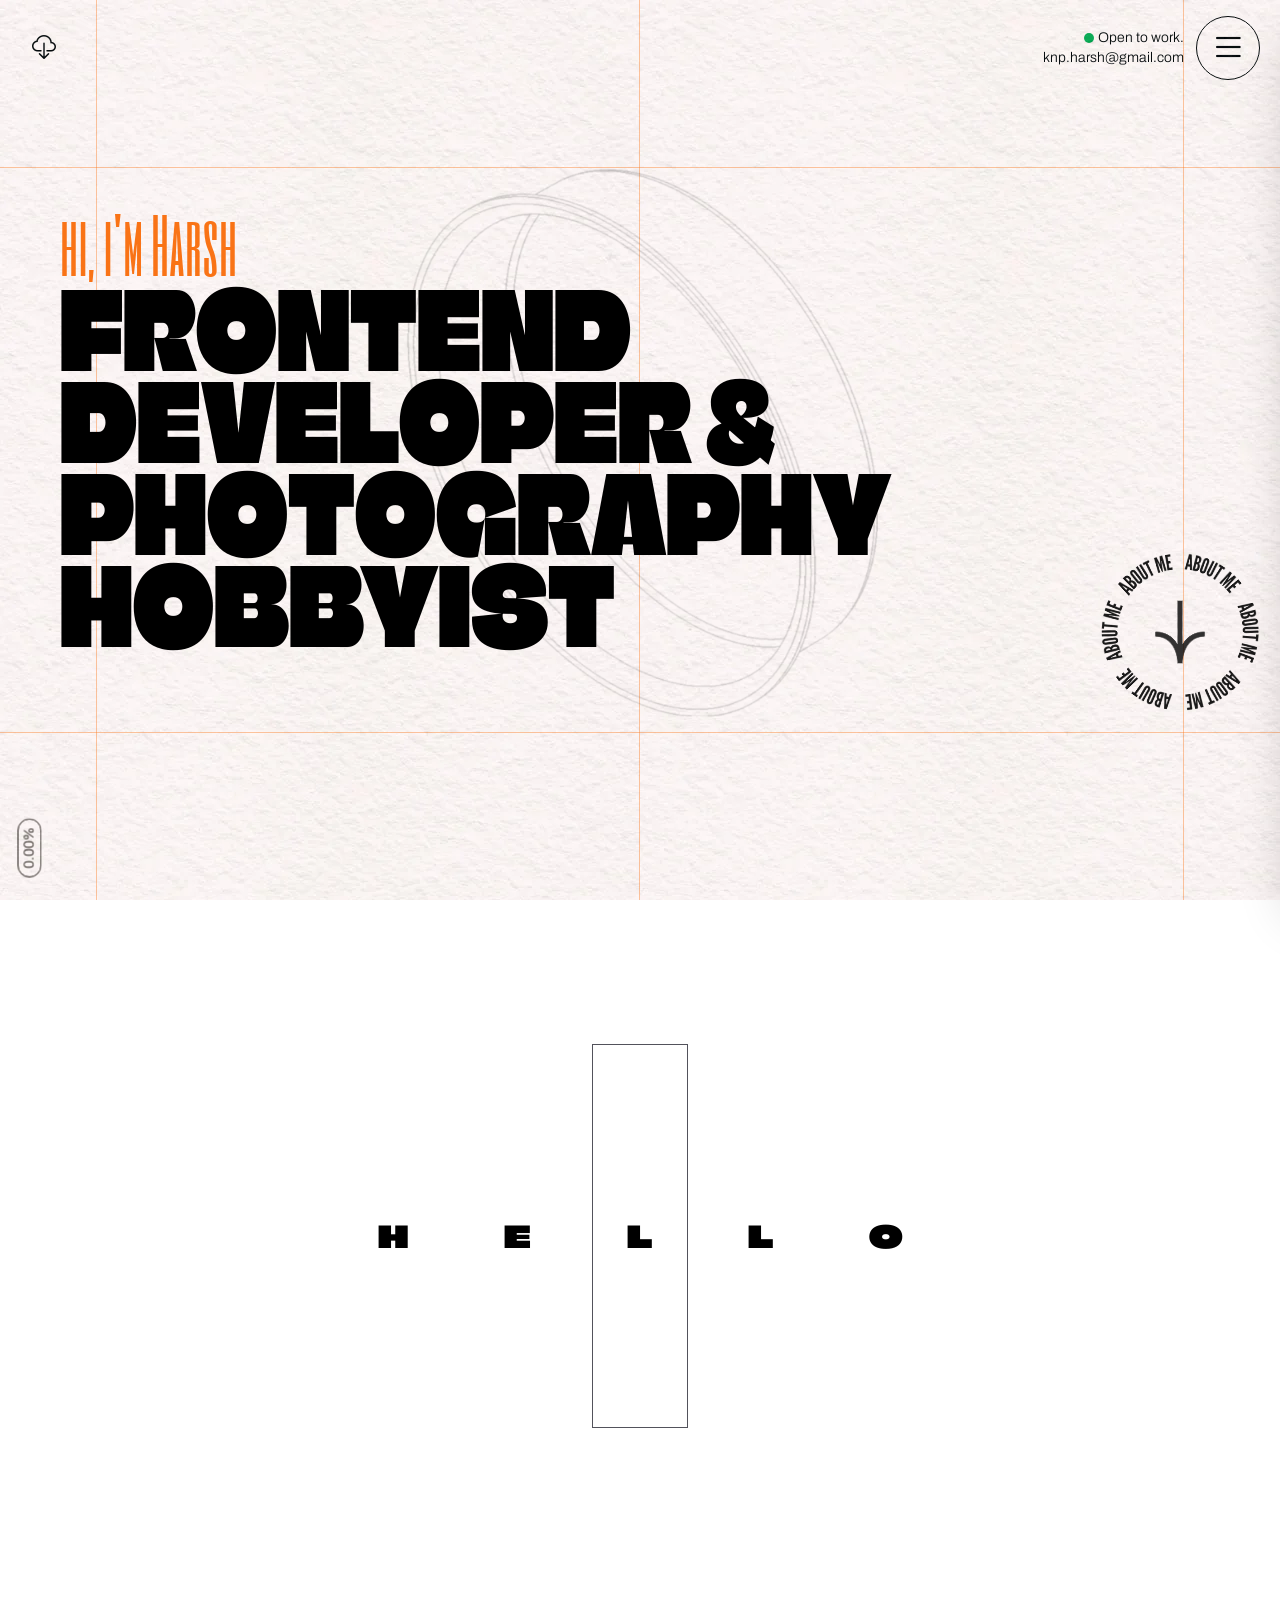
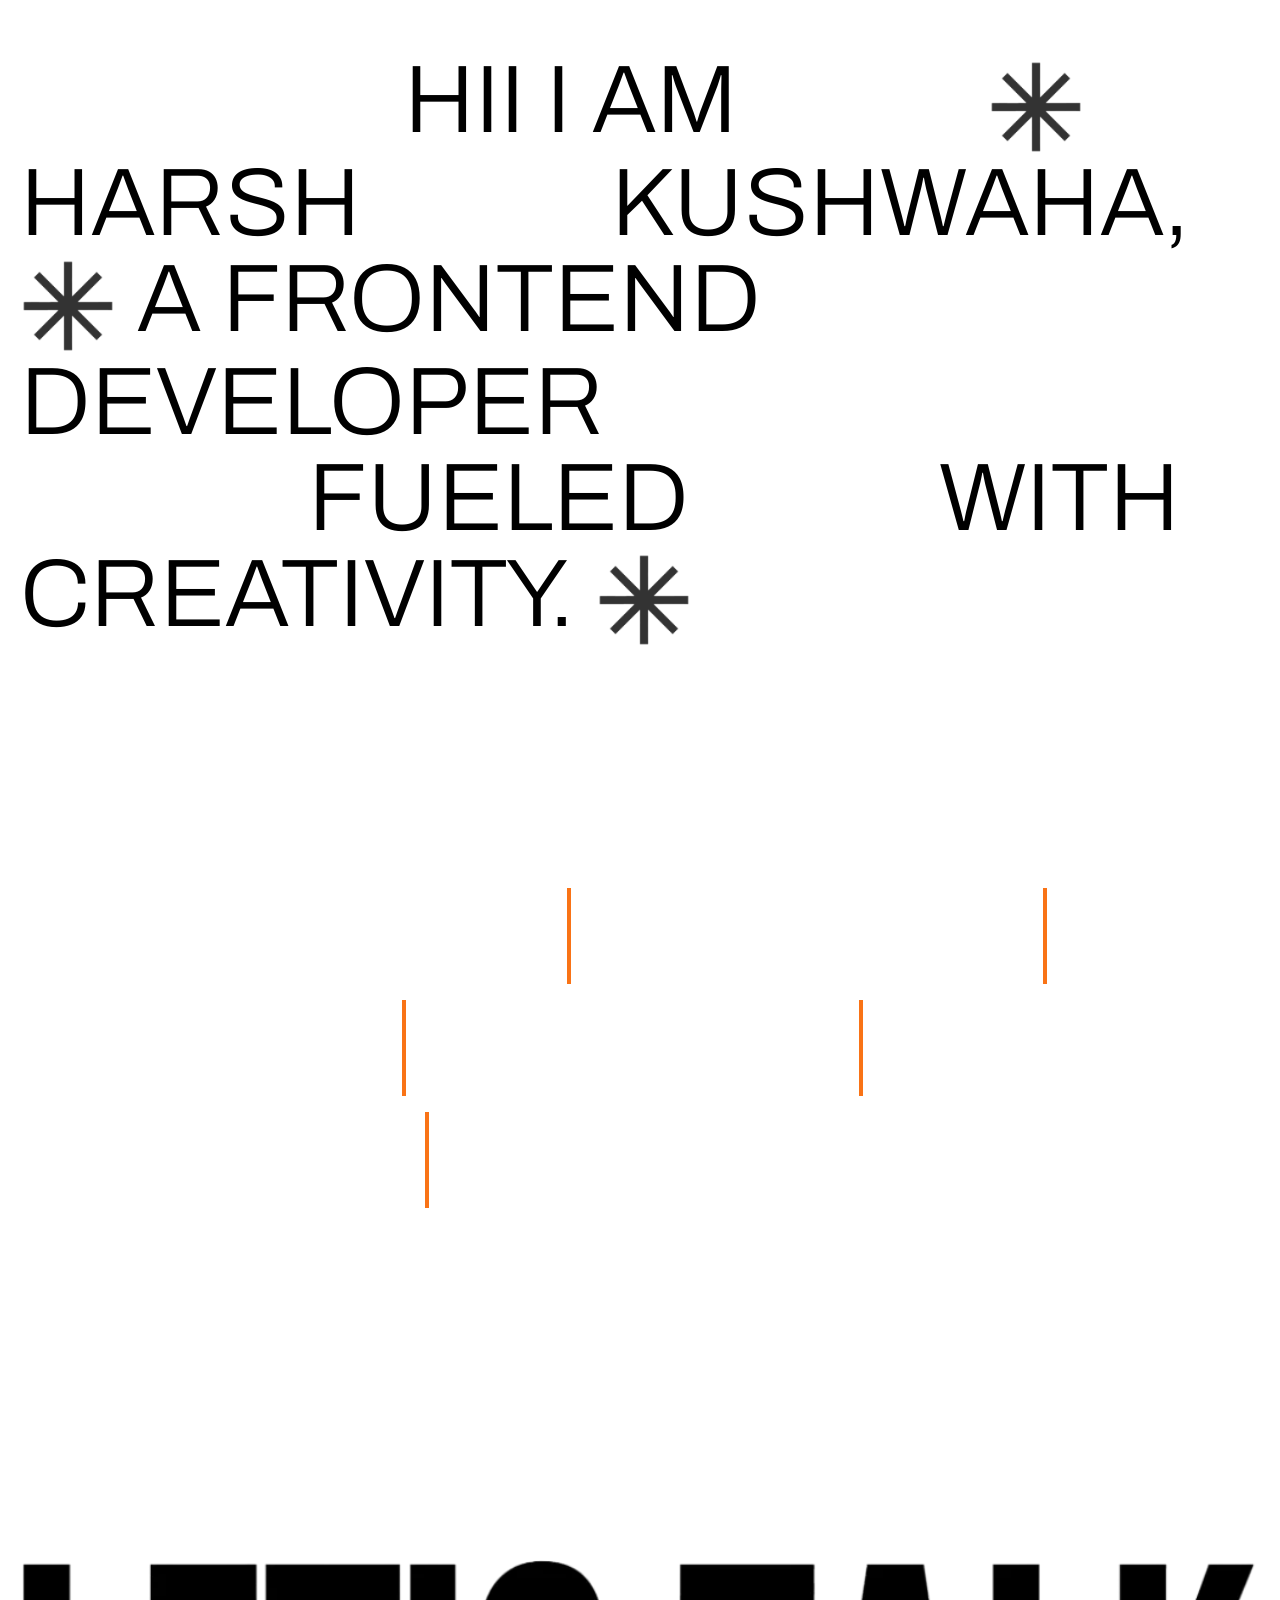
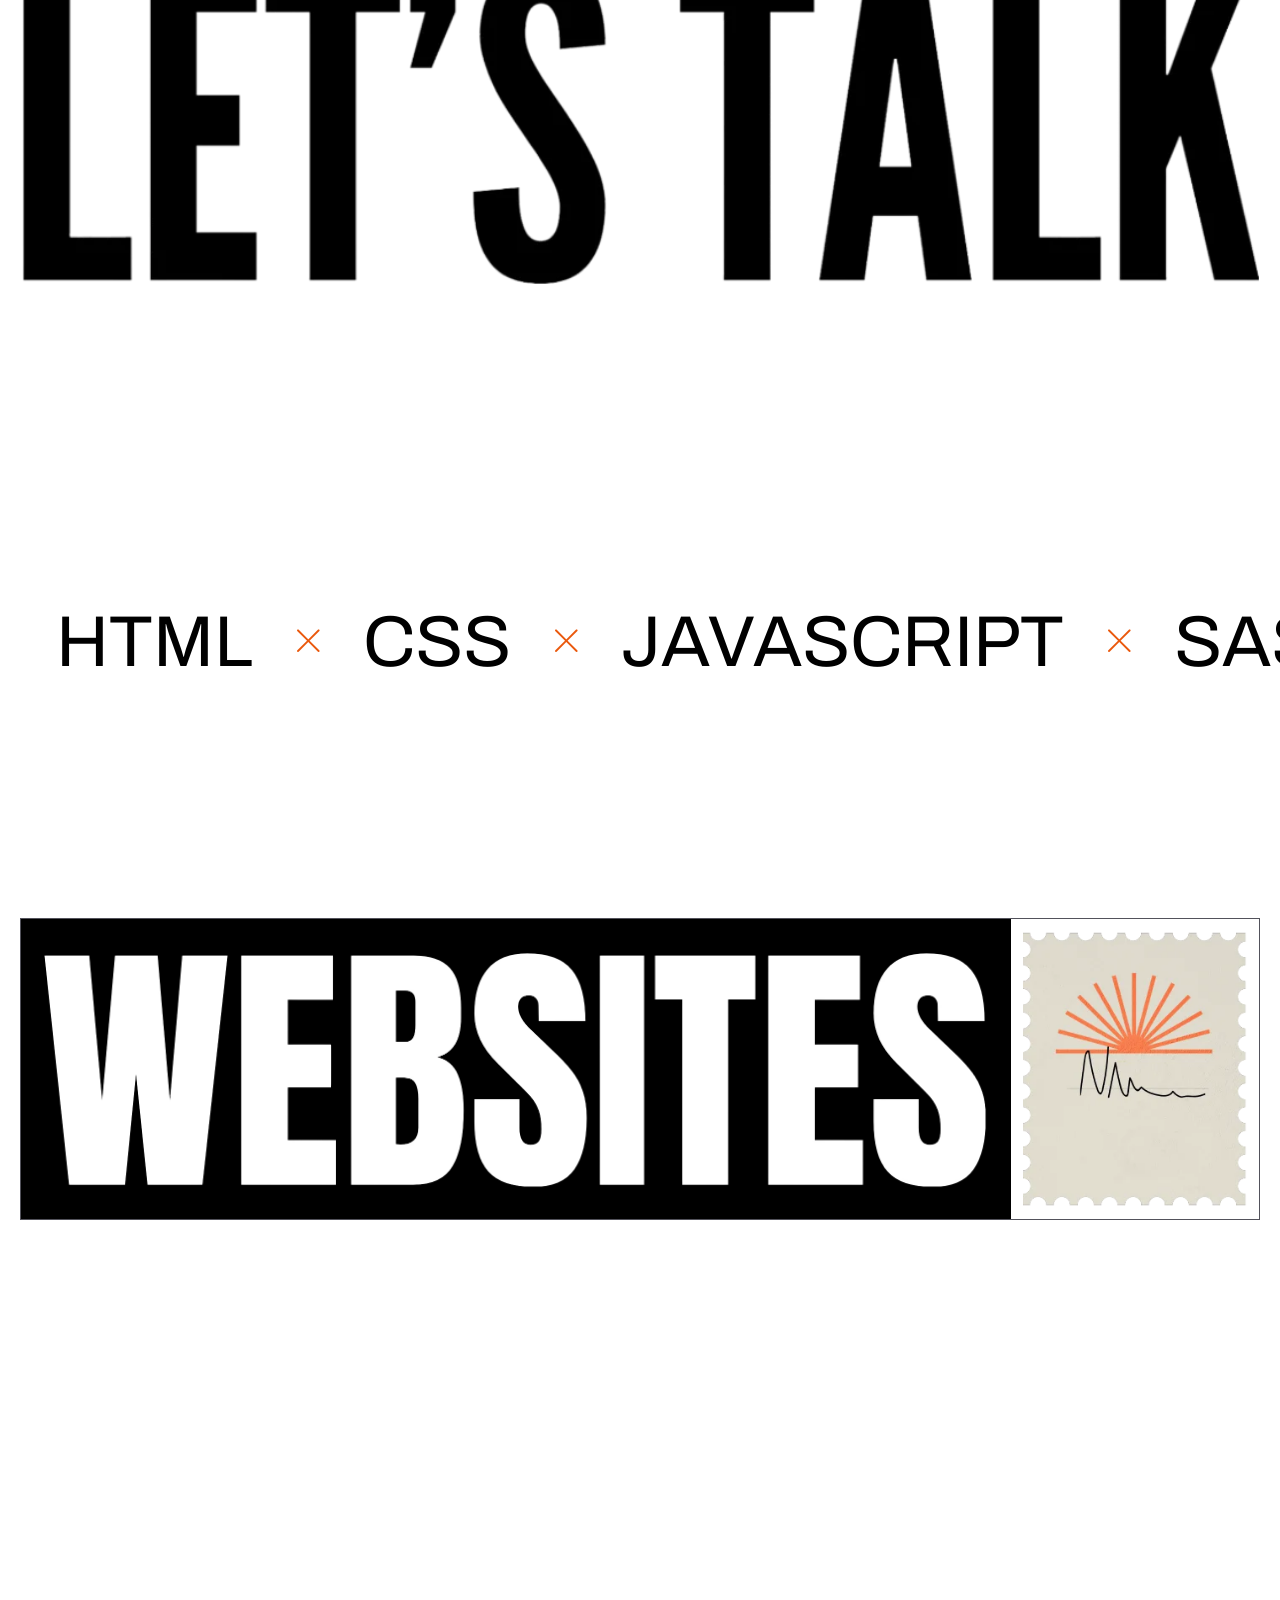
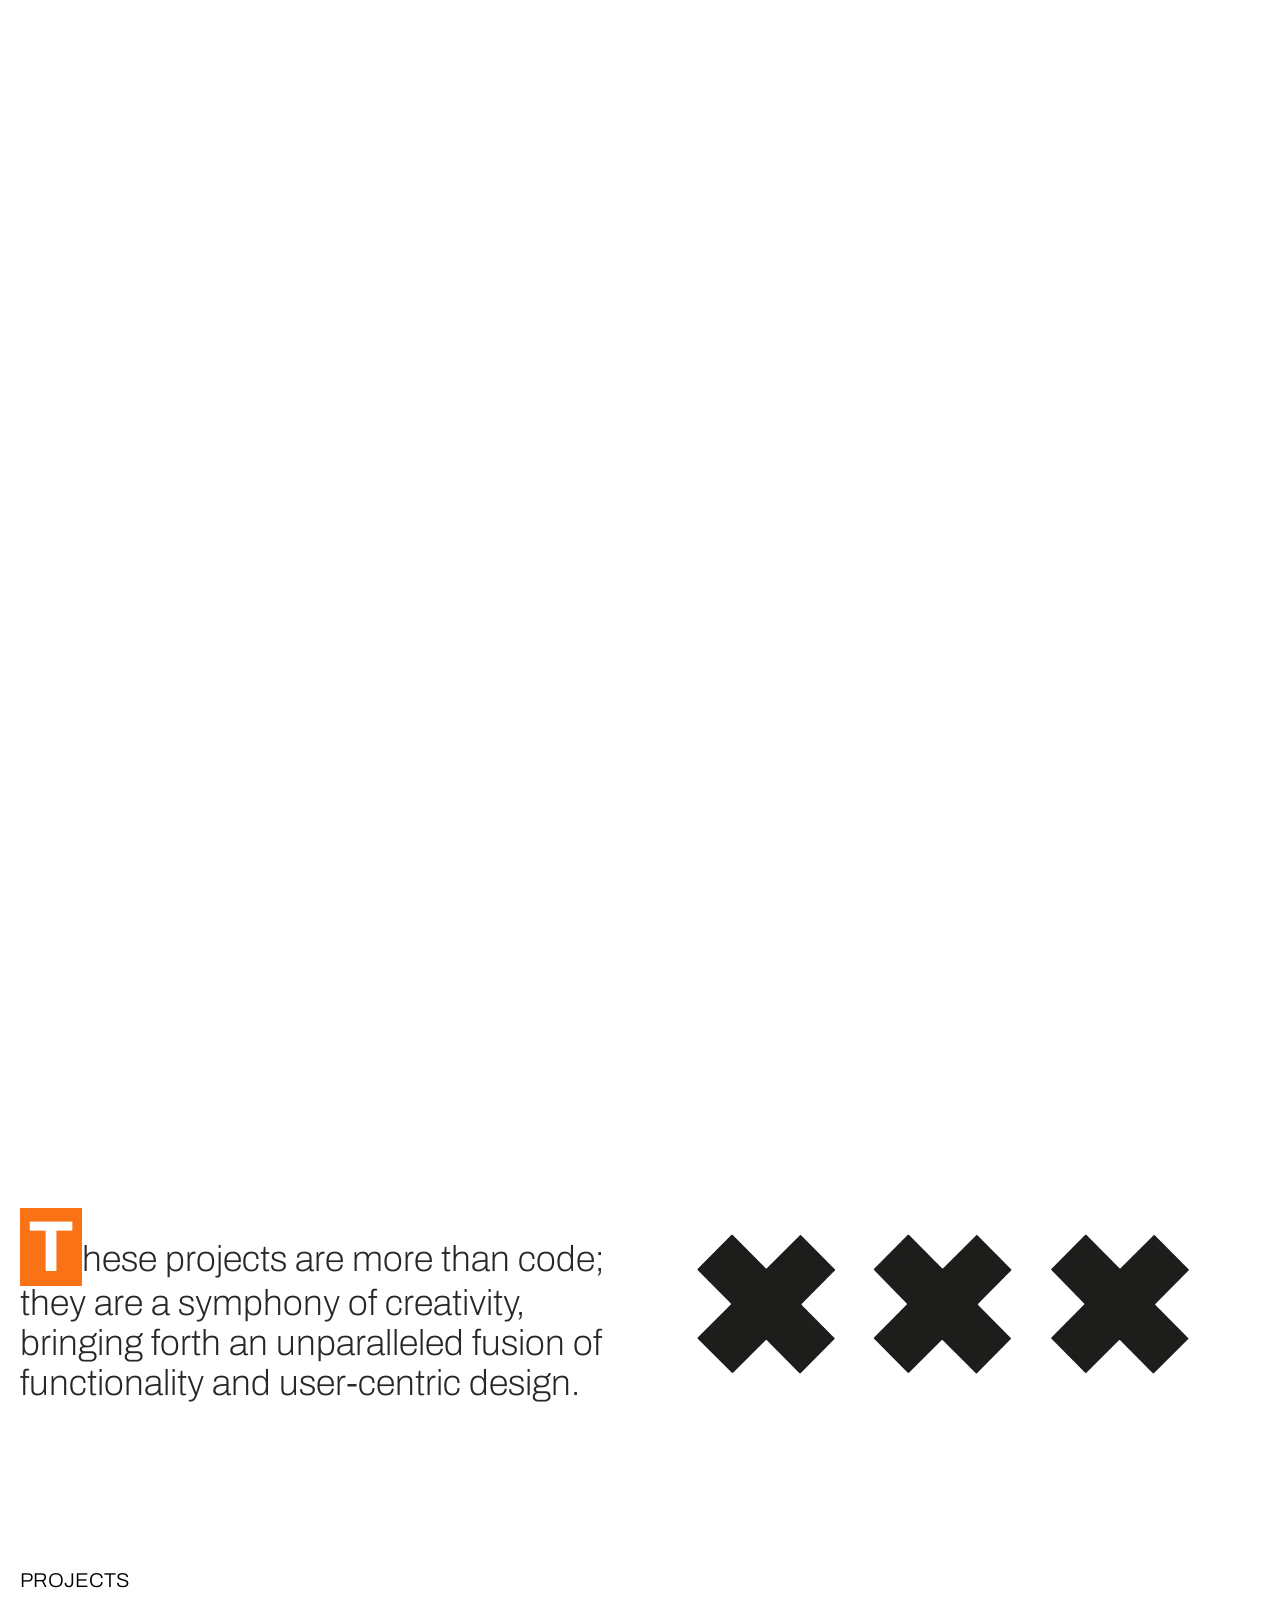
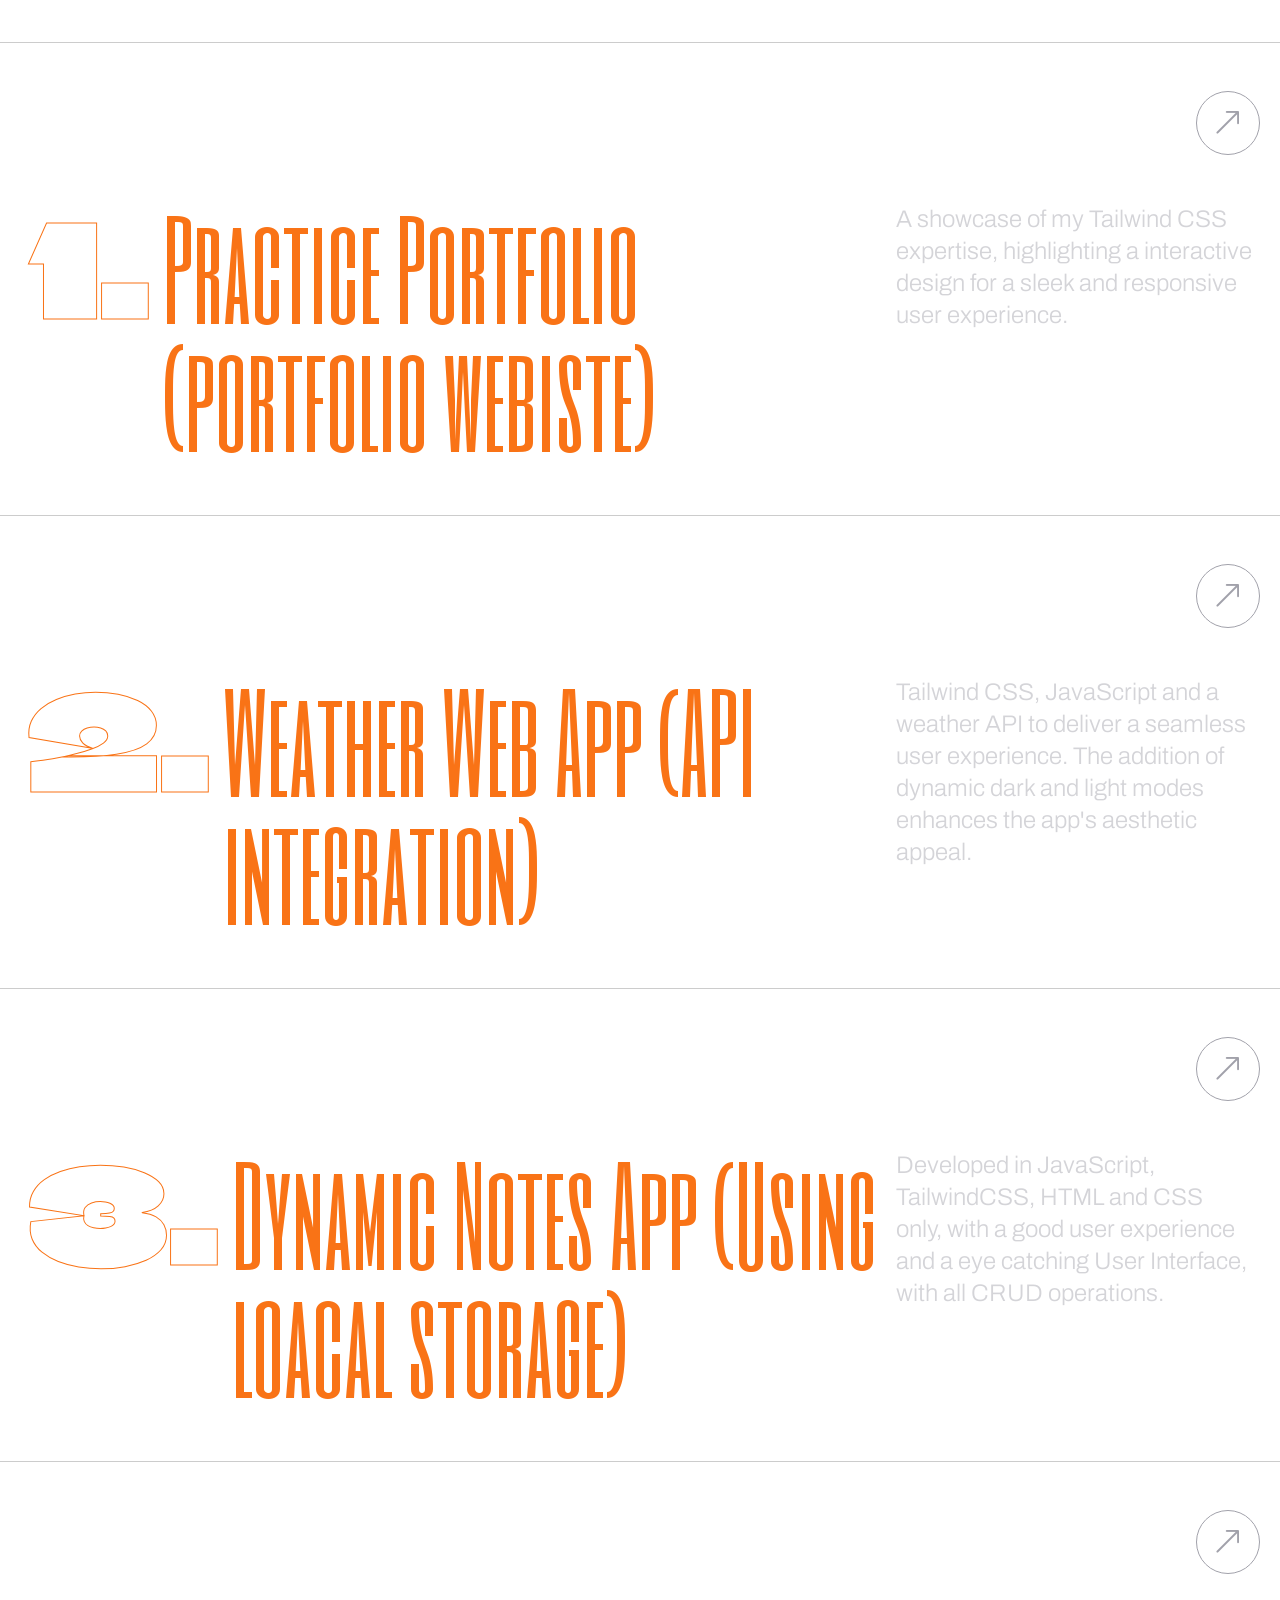
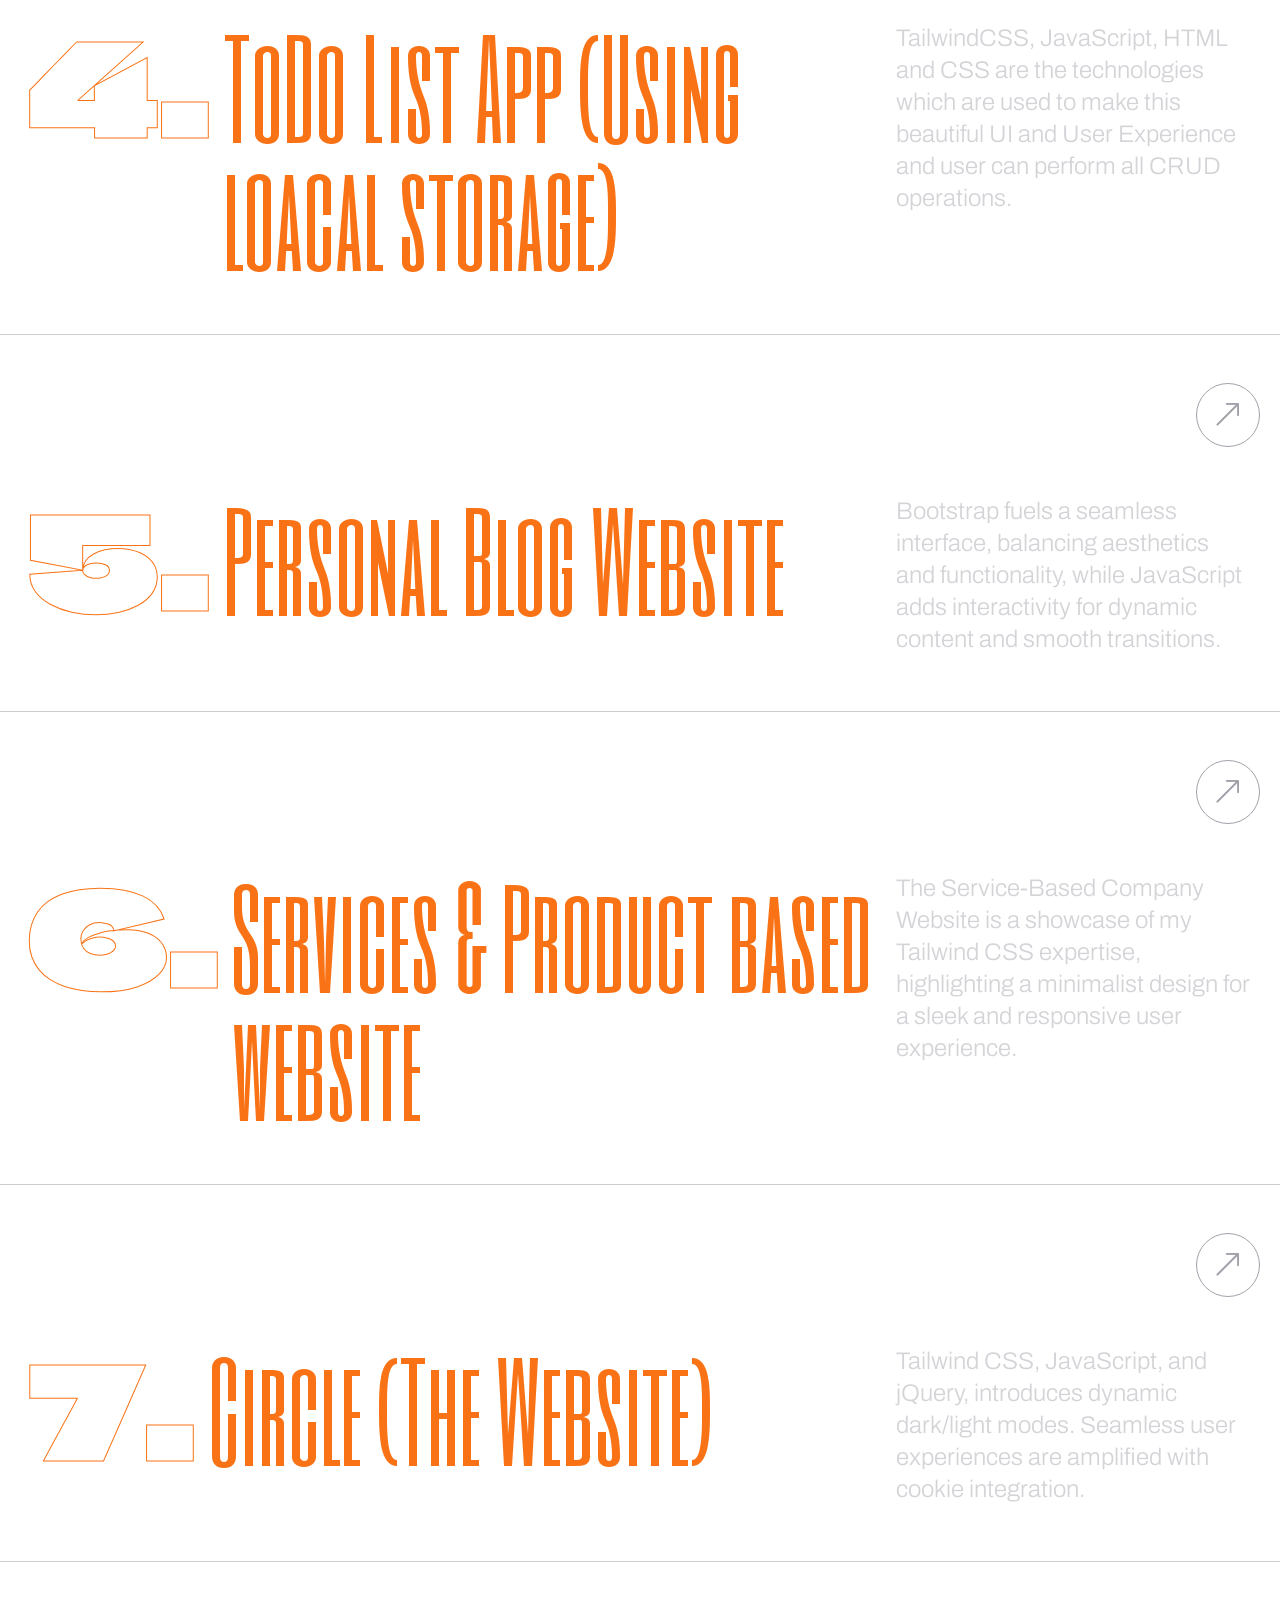
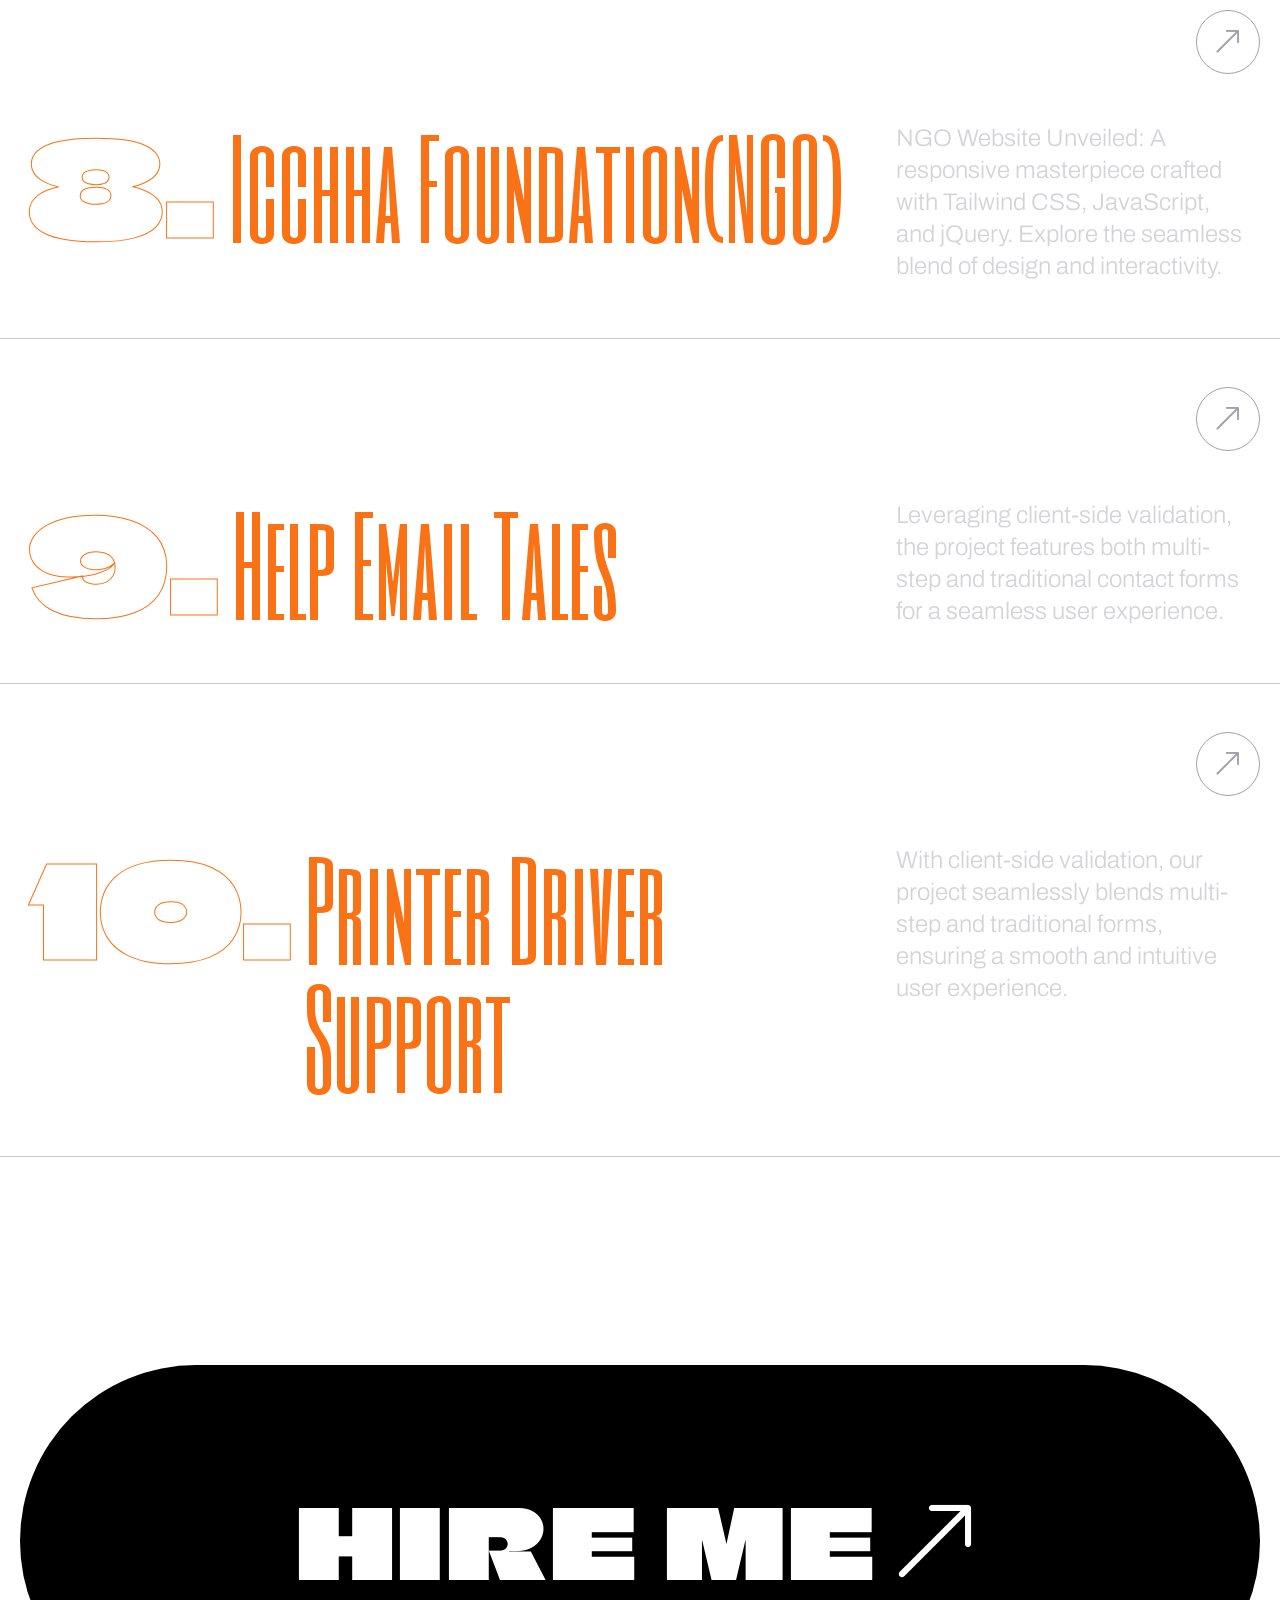
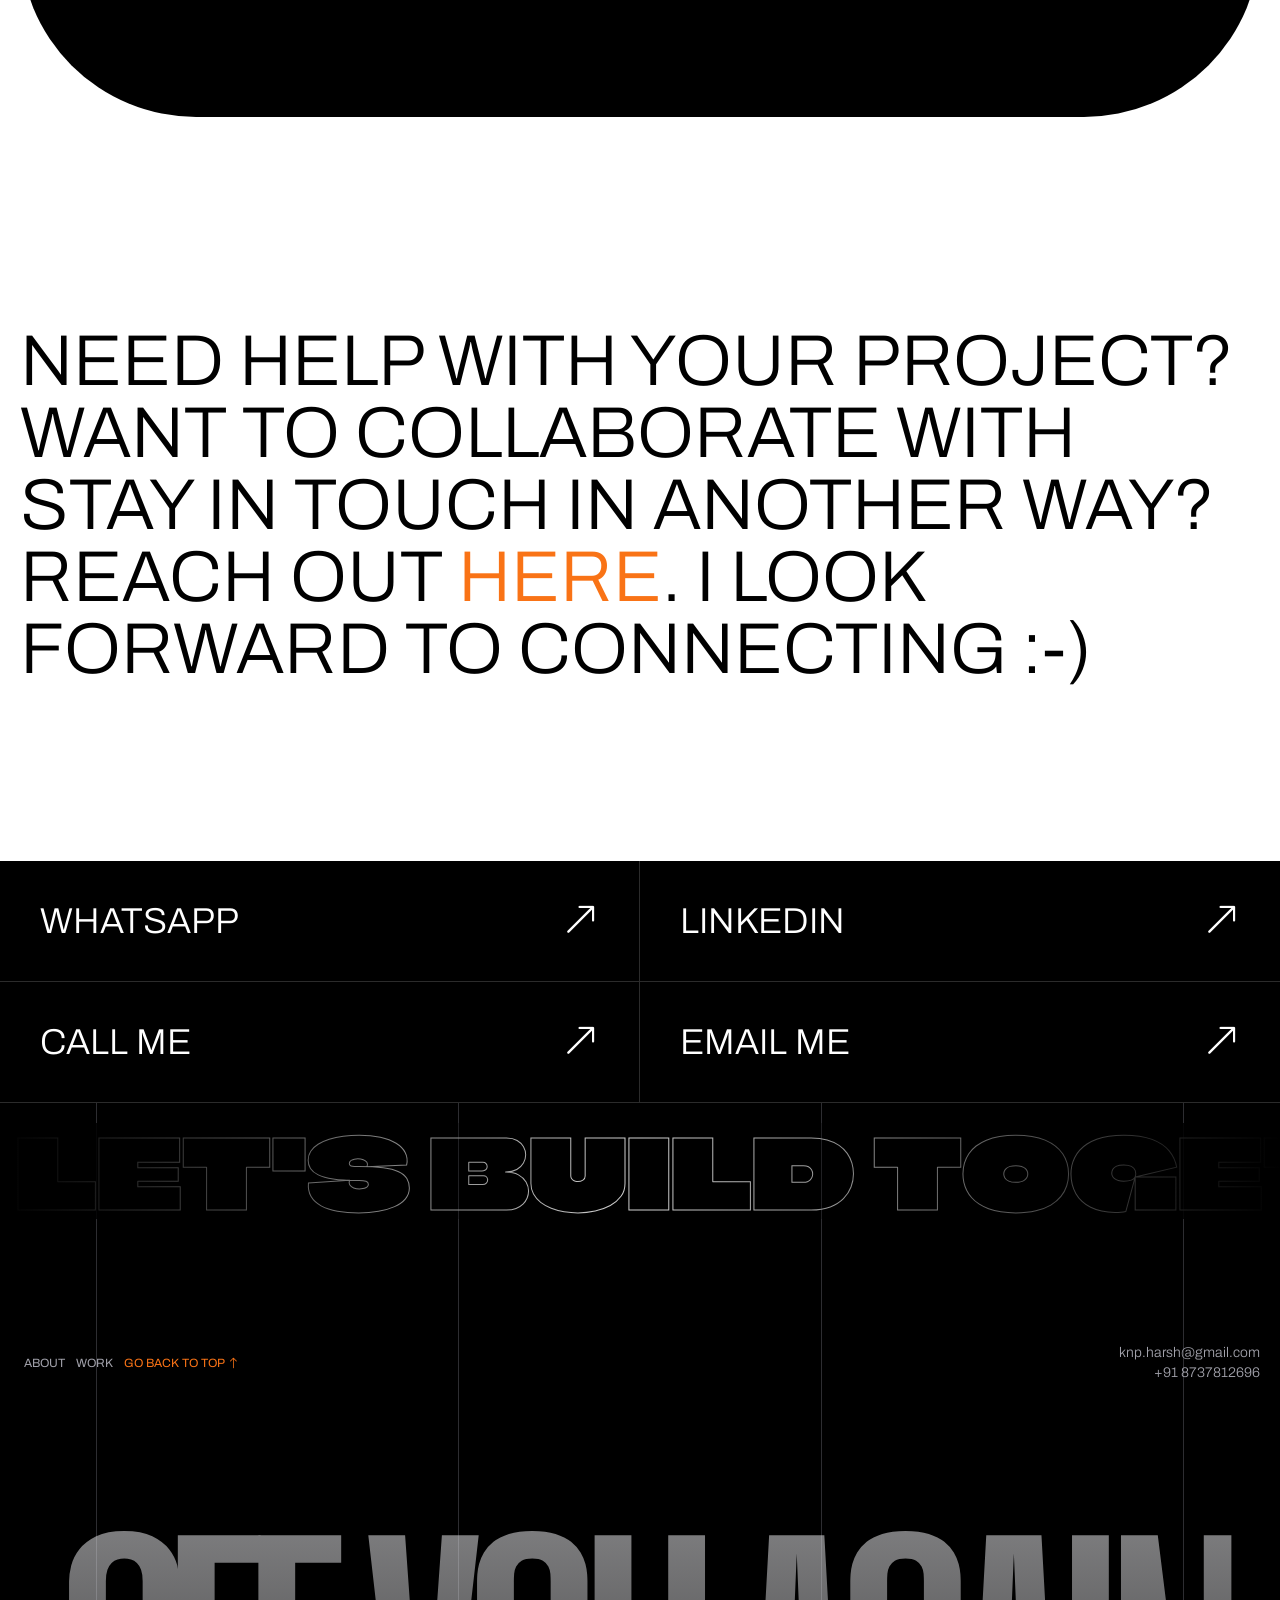
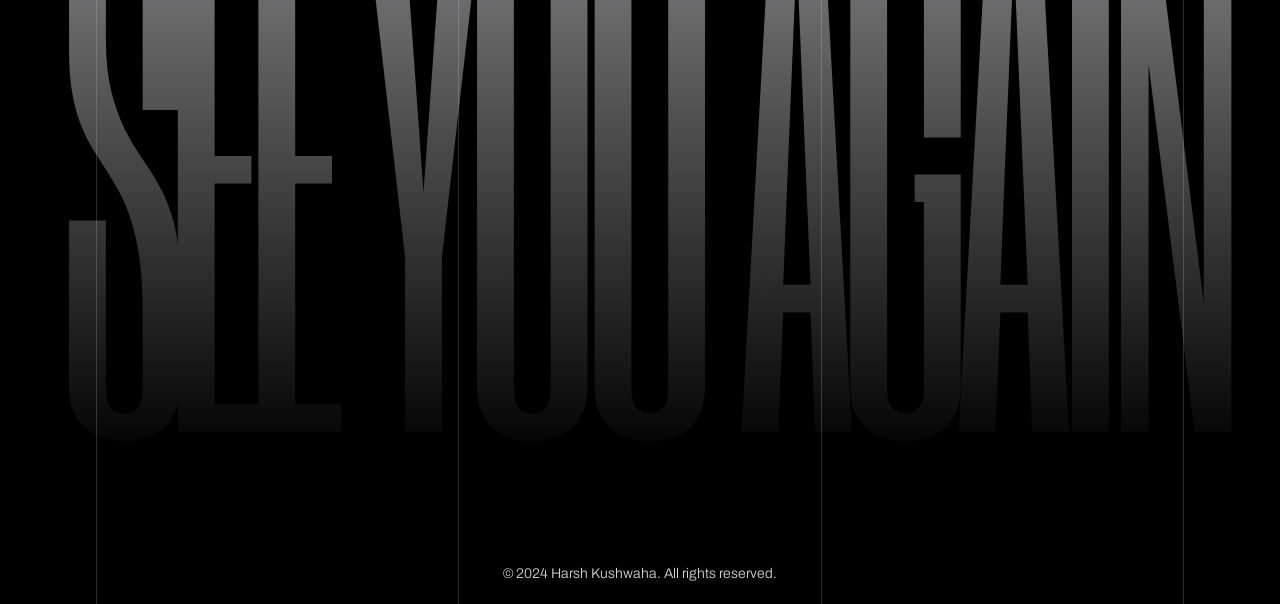
==== commit cc7862c8: "Update and add some footer text" ====
--- a/index.html
+++ b/index.html
@@ -84,7 +84,7 @@
     <link href="assets/css/style.css" rel="stylesheet" />
   </head>
 
-  <body>
+  <body id="mainContent">
     <!-- Preloader -->
     <div
       id="preloader"
@@ -537,32 +537,32 @@
         >
           <a
             href="https://wa.me/+918737812696"
-            class="paragraph inline-block overflow-hidden cursorScale text-zinc-800 lg:pe-4 md:pe-3 sm:pe-2 pe-1 lg:border-e-4 md:border-e-2 border-e border-orange-500"
+            class="paragraph inline-block overflow-hidden font-extralight cursorScale text-zinc-800 lg:pe-4 md:pe-3 sm:pe-2 pe-1 lg:border-e-4 md:border-e-2 border-e border-orange-500"
             >Whatsapp</a
           >
           <a
             href="https://www.linkedin.com/in/theharshdev/"
-            class="paragraph inline-block overflow-hidden cursorScale text-zinc-800 lg:pe-4 md:pe-3 sm:pe-2 pe-1 lg:border-e-4 md:border-e-2 border-e border-orange-500"
+            class="paragraph inline-block overflow-hidden font-extralight cursorScale text-zinc-800 lg:pe-4 md:pe-3 sm:pe-2 pe-1 lg:border-e-4 md:border-e-2 border-e border-orange-500"
             >linkedin</a
           >
           <a
             href="https://github.com/theharshdev"
-            class="paragraph inline-block overflow-hidden cursorScale text-zinc-800 lg:pe-4 md:pe-3 sm:pe-2 pe-1 lg:border-e-4 md:border-e-2 border-e border-orange-500"
+            class="paragraph inline-block overflow-hidden font-extralight cursorScale text-zinc-800 lg:pe-4 md:pe-3 sm:pe-2 pe-1 lg:border-e-4 md:border-e-2 border-e border-orange-500"
             >github</a
           >
           <a
             href="https://twitter.com/itsharshdev"
-            class="paragraph inline-block overflow-hidden cursorScale text-zinc-800 lg:pe-4 md:pe-3 sm:pe-2 pe-1 lg:border-e-4 md:border-e-2 border-e border-orange-500"
+            class="paragraph inline-block overflow-hidden font-extralight cursorScale text-zinc-800 lg:pe-4 md:pe-3 sm:pe-2 pe-1 lg:border-e-4 md:border-e-2 border-e border-orange-500"
             >twitter</a
           >
           <a
             href="mailto:knp.harsh@gmail.com"
-            class="paragraph inline-block overflow-hidden cursorScale text-zinc-800 lg:pe-4 md:pe-3 sm:pe-2 pe-1 lg:border-e-4 md:border-e-2 border-e border-orange-500"
+            class="paragraph inline-block overflow-hidden font-extralight cursorScale text-zinc-800 lg:pe-4 md:pe-3 sm:pe-2 pe-1 lg:border-e-4 md:border-e-2 border-e border-orange-500"
             >mail me</a
           >
           <a
             href="tel:+918737812696"
-            class="paragraph inline-block overflow-hidden cursorScale text-zinc-800 sm:pe-0 pe-1 sm:border-e-0 border-e border-orange-500"
+            class="paragraph inline-block overflow-hidden font-extralight cursorScale text-zinc-800 sm:pe-0 pe-1 sm:border-e-0 border-e border-orange-500"
             >call me</a
           >
         </div>
@@ -852,7 +852,7 @@
           <div class="flex flex-wrap items-center mt-10">
             <p
               id="workBottomPara"
-              class="text-black opacity-0 -translate-x-full lg:w-1/2 md:w-2/3 sm:w-3/4 w-full lg:text-4xl md:text-3xl sm:text-2xl text-xl font-medium"
+              class="text-zinc-800 opacity-0 -translate-x-full lg:w-1/2 md:w-2/3 sm:w-3/4 w-full lg:text-4xl md:text-3xl sm:text-2xl text-xl font-extralight"
             >
               <span
                 class="bg-orange-500 text-white font-bold px-2 lg:text-7xl md:text-6xl sm:text-5xl text-4xl"
@@ -1545,17 +1545,17 @@
                   </a>
                 </div>
               </div>
-              <div class="py-20">
-                <img
-                  src="assets/images/footerImg.png"
-                  alt="..."
-                  class="w-full"
-                />
-              </div>
-              <p class="text-zinc-300 text-center p-5 text-sm font-light">
-                &copy; 2024 Harsh Kushwaha. All rights reserved.
-              </p>
-            </div>
+            </div>
+            <div class="py-20">
+              <h3
+                class="text-[46vw] bg-clip-text text-transparent bg-gradient-to-b from-zinc-200/60 to-transparent tracking-tighter leading-none text-center font3 uppercase"
+              >
+                See You Again
+              </h3>
+            </div>
+            <p class="text-zinc-300 text-center p-5 text-sm font-light">
+              &copy; 2024 Harsh Kushwaha. All rights reserved.
+            </p>
           </div>
         </div>
       </footer>
--- a/assets/css/output.css
+++ b/assets/css/output.css
@@ -1034,6 +1034,10 @@
   overflow-x: hidden;
 }
 
+.text-clip {
+  text-overflow: clip;
+}
+
 .whitespace-nowrap {
   white-space: nowrap;
 }
@@ -1153,6 +1157,10 @@
 
 .bg-gradient-to-r {
   background-image: linear-gradient(to right, var(--tw-gradient-stops));
+}
+
+.bg-gradient-to-b {
+  background-image: linear-gradient(to bottom, var(--tw-gradient-stops));
 }
 
 .from-black {
@@ -1167,6 +1175,18 @@
   --tw-gradient-stops: var(--tw-gradient-from), var(--tw-gradient-to);
 }
 
+.from-zinc-200 {
+  --tw-gradient-from: #e4e4e7 var(--tw-gradient-from-position);
+  --tw-gradient-to: rgb(228 228 231 / 0) var(--tw-gradient-to-position);
+  --tw-gradient-stops: var(--tw-gradient-from), var(--tw-gradient-to);
+}
+
+.from-zinc-200\/60 {
+  --tw-gradient-from: rgb(228 228 231 / 0.6) var(--tw-gradient-from-position);
+  --tw-gradient-to: rgb(228 228 231 / 0) var(--tw-gradient-to-position);
+  --tw-gradient-stops: var(--tw-gradient-from), var(--tw-gradient-to);
+}
+
 .via-transparent {
   --tw-gradient-to: rgb(0 0 0 / 0)  var(--tw-gradient-to-position);
   --tw-gradient-stops: var(--tw-gradient-from), transparent var(--tw-gradient-via-position), var(--tw-gradient-to);
@@ -1180,6 +1200,10 @@
   --tw-gradient-to: #fff var(--tw-gradient-to-position);
 }
 
+.to-transparent {
+  --tw-gradient-to: transparent var(--tw-gradient-to-position);
+}
+
 .bg-cover {
   background-size: cover;
 }
@@ -1431,6 +1455,42 @@
   line-height: 1rem;
 }
 
+.text-\[10vw\] {
+  font-size: 10vw;
+}
+
+.text-\[0vw\] {
+  font-size: 0vw;
+}
+
+.text-\[20vw\] {
+  font-size: 20vw;
+}
+
+.text-\[30vw\] {
+  font-size: 30vw;
+}
+
+.text-\[40vw\] {
+  font-size: 40vw;
+}
+
+.text-\[4vw\] {
+  font-size: 4vw;
+}
+
+.text-\[46vw\] {
+  font-size: 46vw;
+}
+
+.text-\[5vw\] {
+  font-size: 5vw;
+}
+
+.text-\[50vw\] {
+  font-size: 50vw;
+}
+
 .font-bold {
   font-weight: 700;
 }
@@ -1439,6 +1499,10 @@
   font-weight: 800;
 }
 
+.font-extralight {
+  font-weight: 200;
+}
+
 .font-light {
   font-weight: 300;
 }
@@ -1469,6 +1533,14 @@
 
 .tracking-wider {
   letter-spacing: 0.05em;
+}
+
+.tracking-tighter {
+  letter-spacing: -0.05em;
+}
+
+.tracking-tight {
+  letter-spacing: -0.025em;
 }
 
 .text-black {
@@ -1512,6 +1584,26 @@
 .text-zinc-800 {
   --tw-text-opacity: 1;
   color: rgb(39 39 42 / var(--tw-text-opacity));
+}
+
+.text-\[\] {
+  color: ;
+}
+
+.text-\[1\] {
+  color: 1;
+}
+
+.text-\[10\] {
+  color: 10;
+}
+
+.text-\[10v\] {
+  color: 10v;
+}
+
+.text-\[vw\] {
+  color: vw;
 }
 
 .opacity-0 {
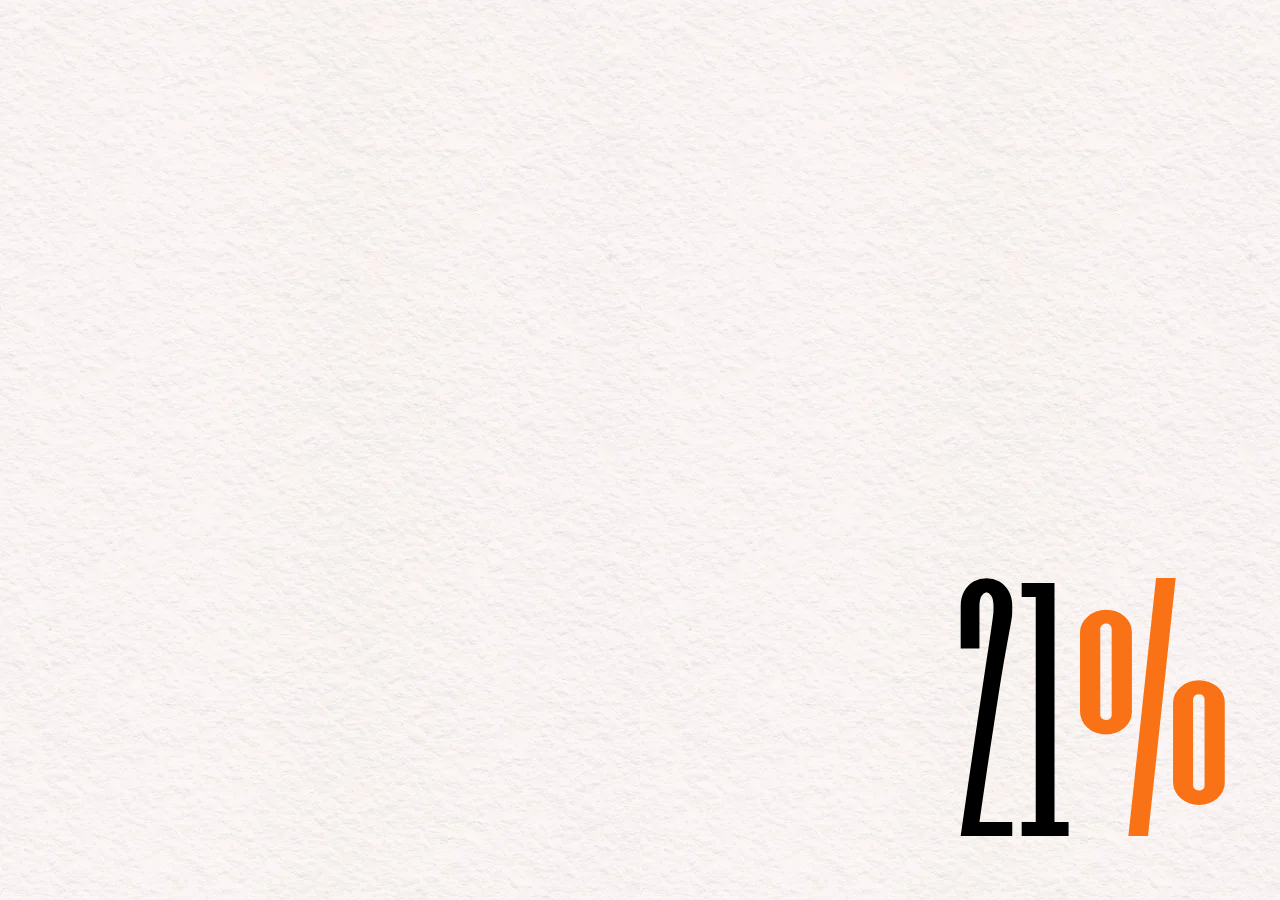
==== commit 715f9e0e: "Added updated resume" ====
--- a/index.html
+++ b/index.html
@@ -609,7 +609,19 @@
                 class="bi bi-x-lg lg:text-3xl md:text-2xl sm:text-xl text-lg text-orange-600"
               ></i>
               <h3 class="lg:px-10 md:px-8 sm:px-6 px-4 whitespace-nowrap">
-                sass
+                React JS
+              </h3>
+              <i
+                class="bi bi-x-lg lg:text-3xl md:text-2xl sm:text-xl text-lg text-orange-600"
+              ></i>
+              <h3 class="lg:px-10 md:px-8 sm:px-6 px-4 whitespace-nowrap">
+                Redux
+              </h3>
+              <i
+                class="bi bi-x-lg lg:text-3xl md:text-2xl sm:text-xl text-lg text-orange-600"
+              ></i>
+              <h3 class="lg:px-10 md:px-8 sm:px-6 px-4 whitespace-nowrap">
+                MUI
               </h3>
               <i
                 class="bi bi-x-lg lg:text-3xl md:text-2xl sm:text-xl text-lg text-orange-600"
@@ -633,19 +645,7 @@
                 class="bi bi-x-lg lg:text-3xl md:text-2xl sm:text-xl text-lg text-orange-600"
               ></i>
               <h3 class="lg:px-10 md:px-8 sm:px-6 px-4 whitespace-nowrap">
-                jquery
-              </h3>
-              <i
-                class="bi bi-x-lg lg:text-3xl md:text-2xl sm:text-xl text-lg text-orange-600"
-              ></i>
-              <h3 class="lg:px-10 md:px-8 sm:px-6 px-4 whitespace-nowrap">
                 git
-              </h3>
-              <i
-                class="bi bi-x-lg lg:text-3xl md:text-2xl sm:text-xl text-lg text-orange-600"
-              ></i>
-              <h3 class="lg:px-10 md:px-8 sm:px-6 px-4 whitespace-nowrap">
-                github
               </h3>
               <i
                 class="bi bi-x-lg lg:text-3xl md:text-2xl sm:text-xl text-lg text-orange-600"
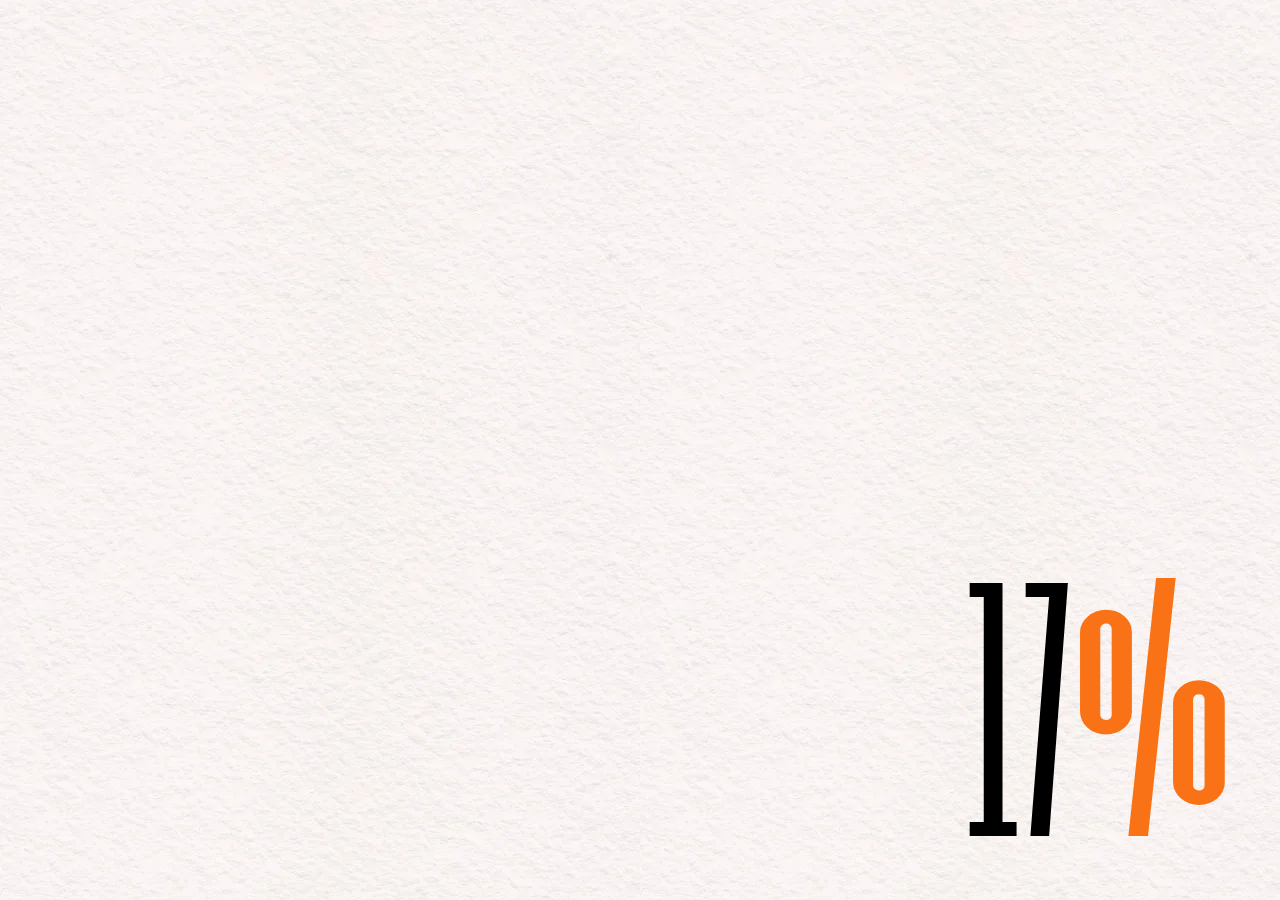
==== commit 040af840: "Added new resume" ====
--- a/index.html
+++ b/index.html
@@ -597,6 +597,12 @@
                 class="bi bi-x-lg lg:text-3xl md:text-2xl sm:text-xl text-lg text-orange-600"
               ></i>
               <h3 class="lg:px-10 md:px-8 sm:px-6 px-4 whitespace-nowrap">
+                GSAP
+              </h3>
+              <i
+                class="bi bi-x-lg lg:text-3xl md:text-2xl sm:text-xl text-lg text-orange-600"
+              ></i>
+              <h3 class="lg:px-10 md:px-8 sm:px-6 px-4 whitespace-nowrap">
                 css
               </h3>
               <i
@@ -609,24 +615,6 @@
                 class="bi bi-x-lg lg:text-3xl md:text-2xl sm:text-xl text-lg text-orange-600"
               ></i>
               <h3 class="lg:px-10 md:px-8 sm:px-6 px-4 whitespace-nowrap">
-                React JS
-              </h3>
-              <i
-                class="bi bi-x-lg lg:text-3xl md:text-2xl sm:text-xl text-lg text-orange-600"
-              ></i>
-              <h3 class="lg:px-10 md:px-8 sm:px-6 px-4 whitespace-nowrap">
-                Redux
-              </h3>
-              <i
-                class="bi bi-x-lg lg:text-3xl md:text-2xl sm:text-xl text-lg text-orange-600"
-              ></i>
-              <h3 class="lg:px-10 md:px-8 sm:px-6 px-4 whitespace-nowrap">
-                MUI
-              </h3>
-              <i
-                class="bi bi-x-lg lg:text-3xl md:text-2xl sm:text-xl text-lg text-orange-600"
-              ></i>
-              <h3 class="lg:px-10 md:px-8 sm:px-6 px-4 whitespace-nowrap">
                 scss
               </h3>
               <i
@@ -661,6 +649,12 @@
                 class="bi bi-x-lg lg:text-3xl md:text-2xl sm:text-xl text-lg text-orange-600"
               ></i>
               <h3 class="lg:px-10 md:px-8 sm:px-6 px-4 whitespace-nowrap">
+                GSAP
+              </h3>
+              <i
+                class="bi bi-x-lg lg:text-3xl md:text-2xl sm:text-xl text-lg text-orange-600"
+              ></i>
+              <h3 class="lg:px-10 md:px-8 sm:px-6 px-4 whitespace-nowrap">
                 css
               </h3>
               <i
@@ -720,6 +714,12 @@
             >
               <h3 class="lg:px-10 md:px-8 sm:px-6 px-4 whitespace-nowrap">
                 html
+              </h3>
+              <i
+                class="bi bi-x-lg lg:text-3xl md:text-2xl sm:text-xl text-lg text-orange-600"
+              ></i>
+              <h3 class="lg:px-10 md:px-8 sm:px-6 px-4 whitespace-nowrap">
+                GSAP
               </h3>
               <i
                 class="bi bi-x-lg lg:text-3xl md:text-2xl sm:text-xl text-lg text-orange-600"
